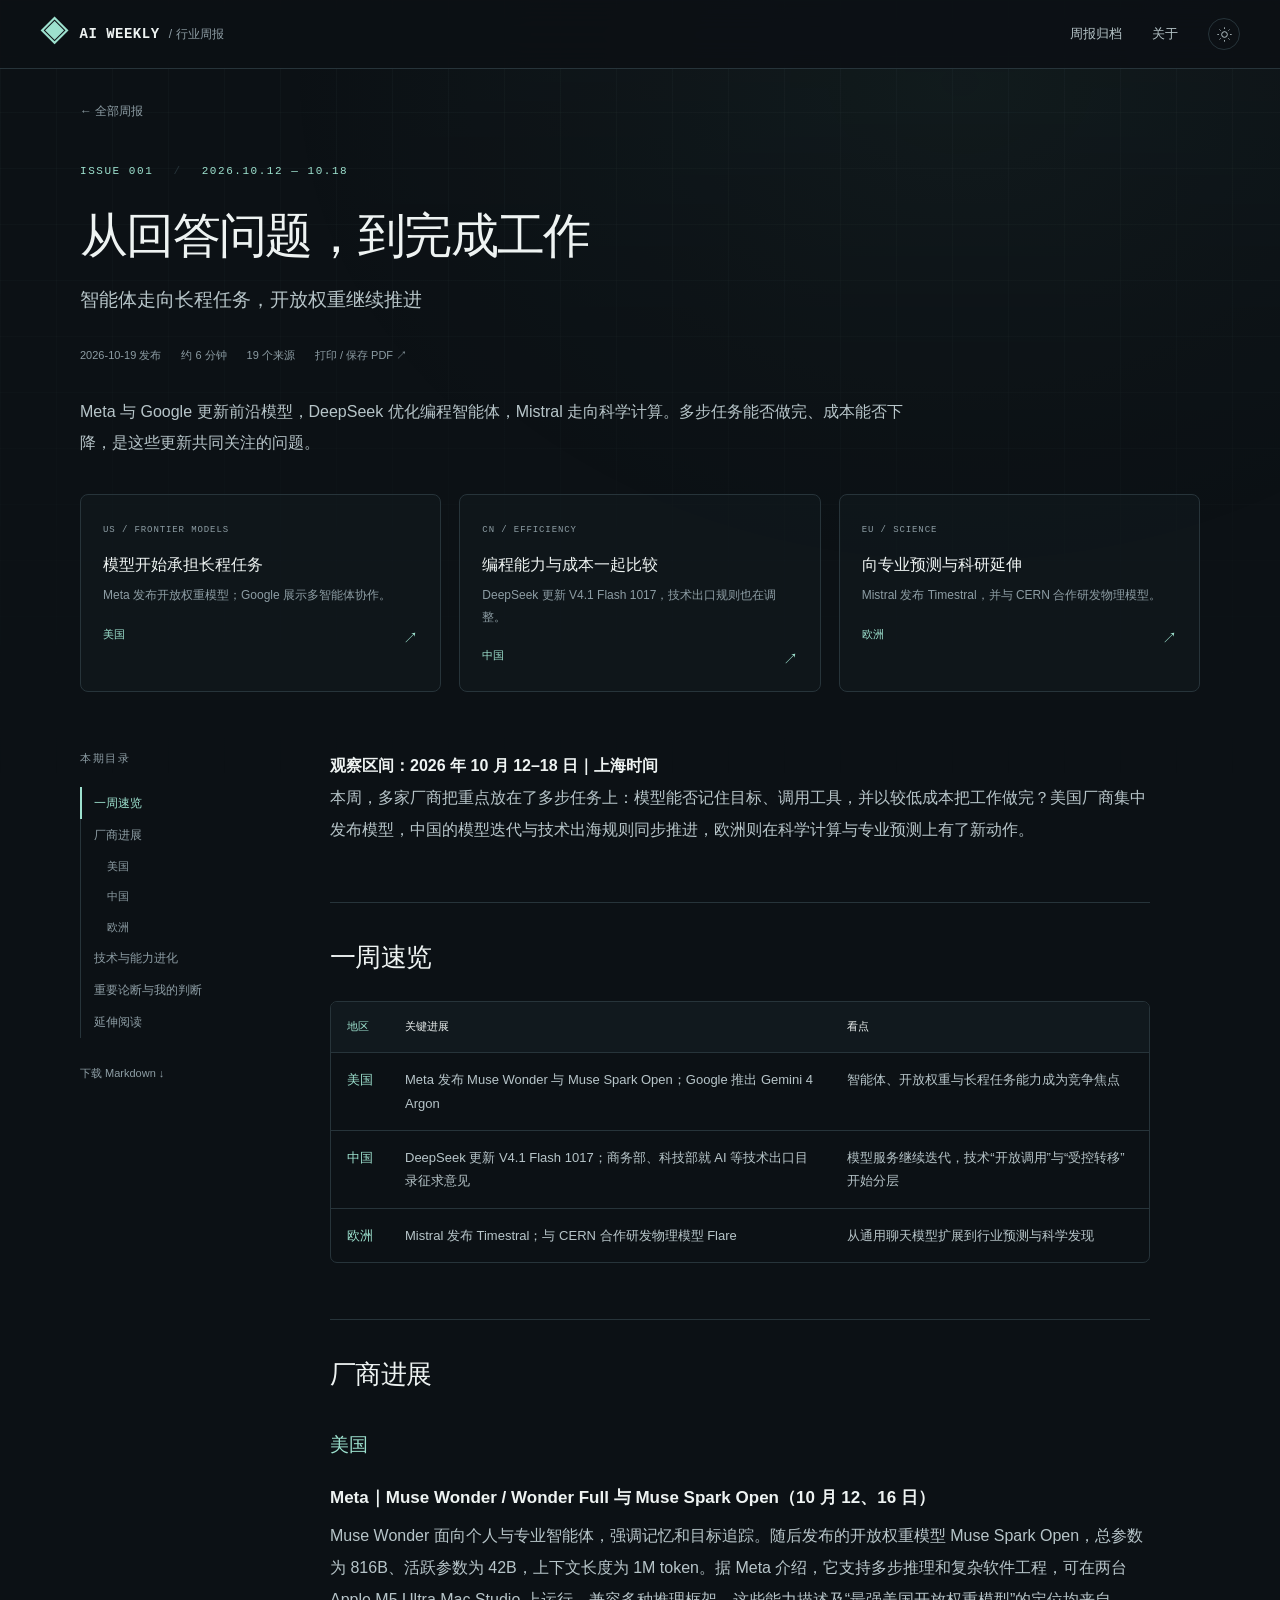
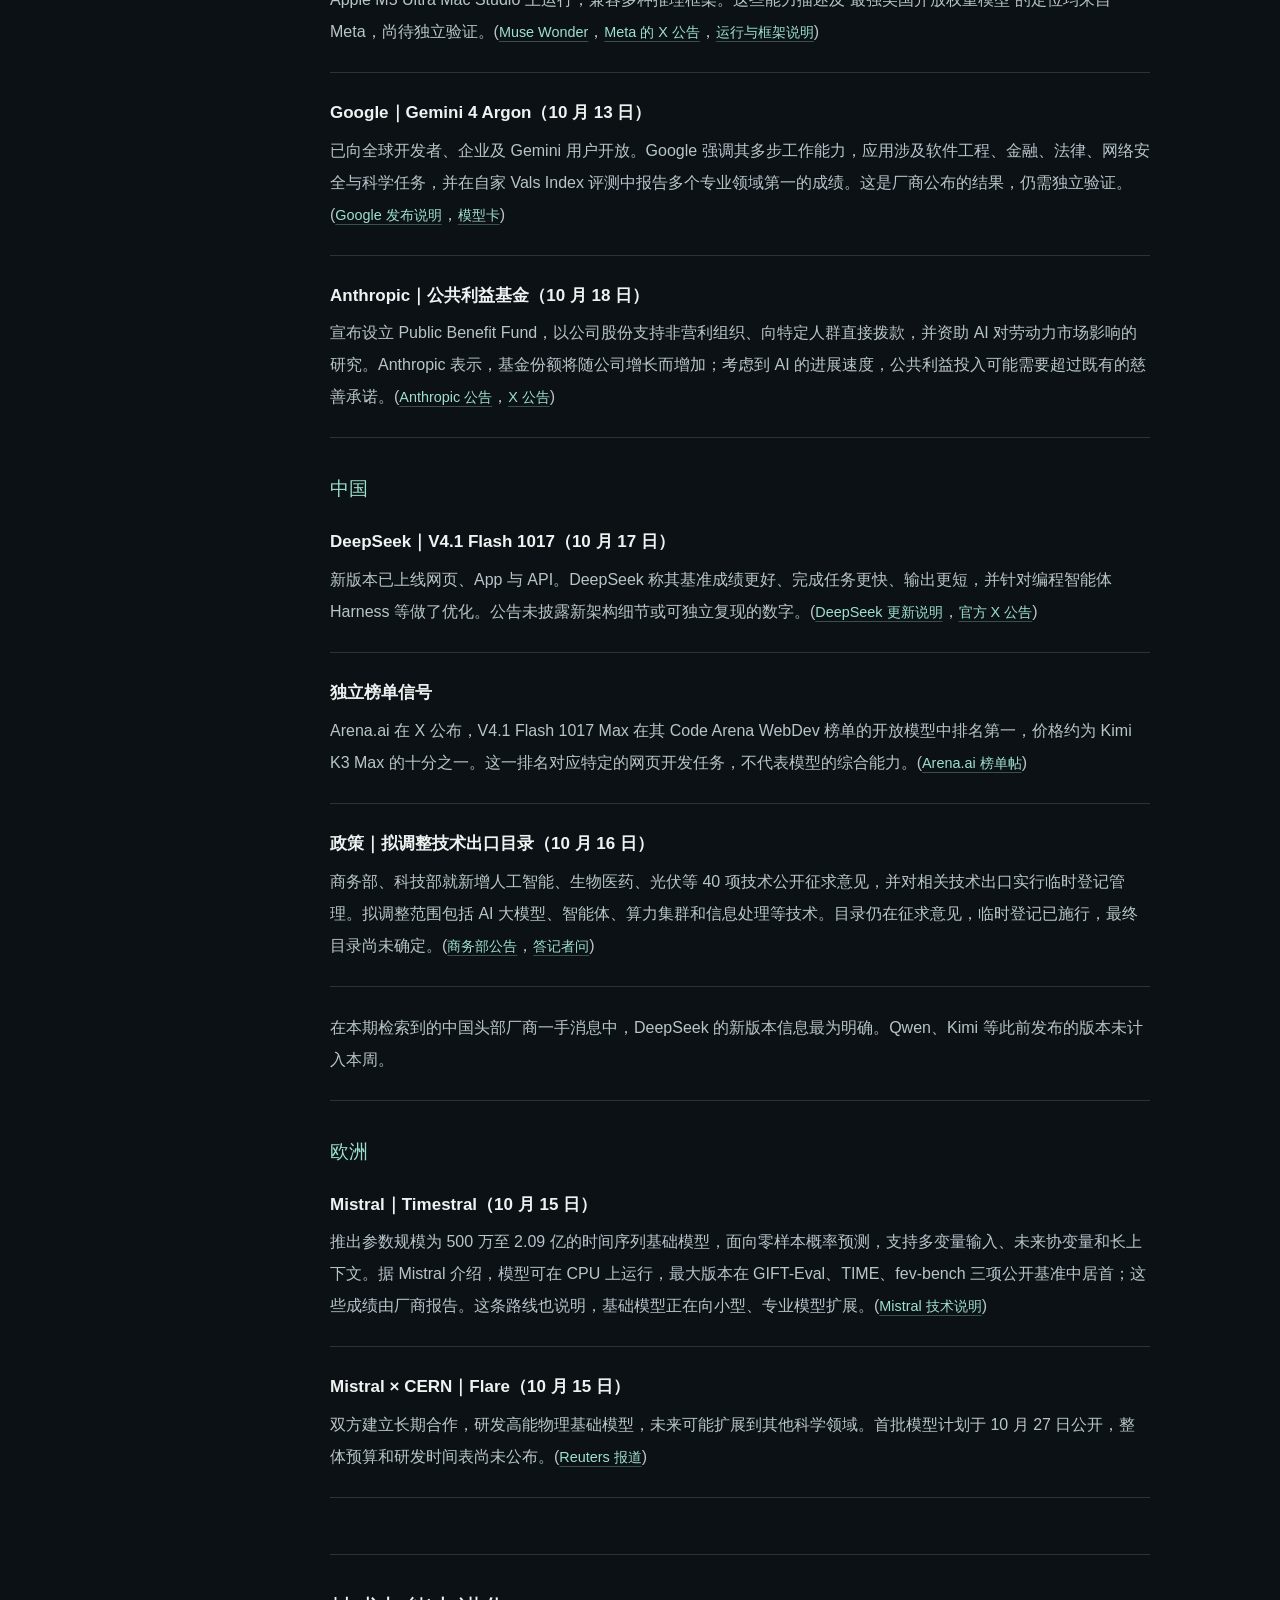
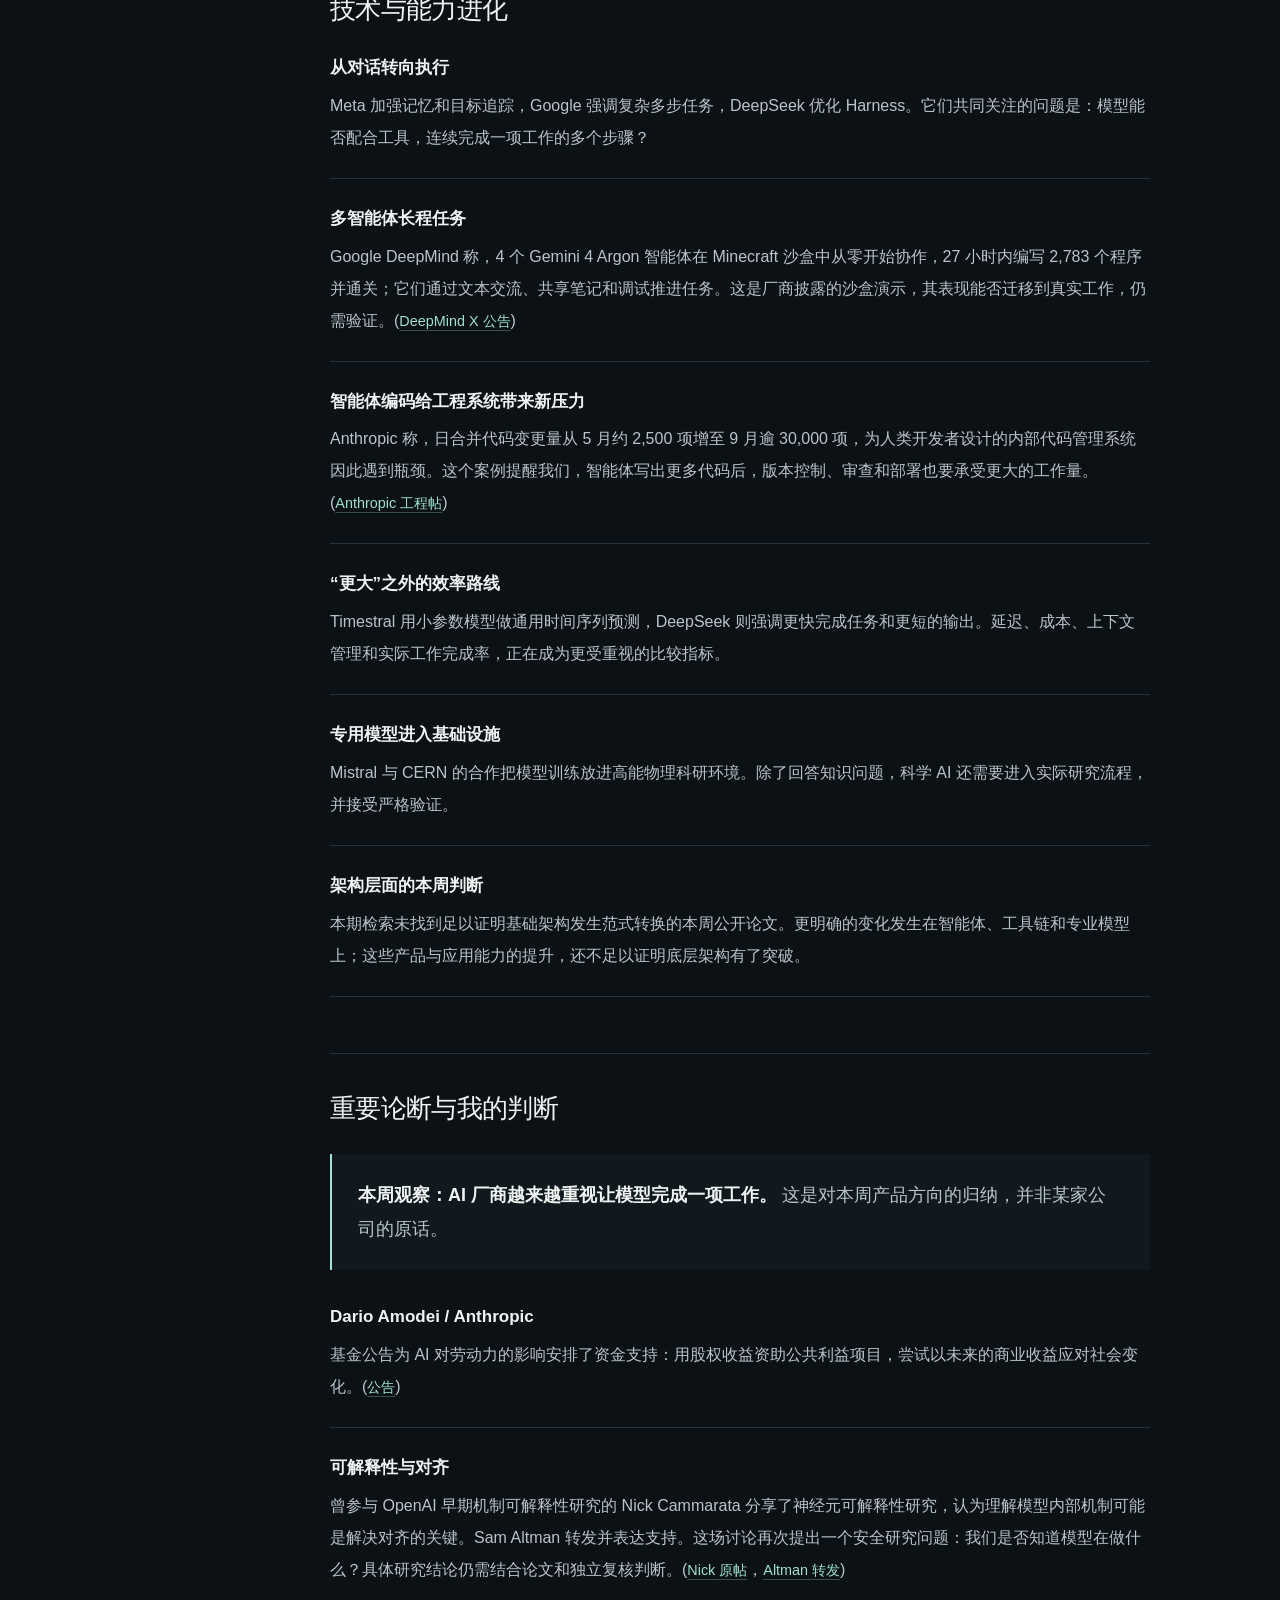
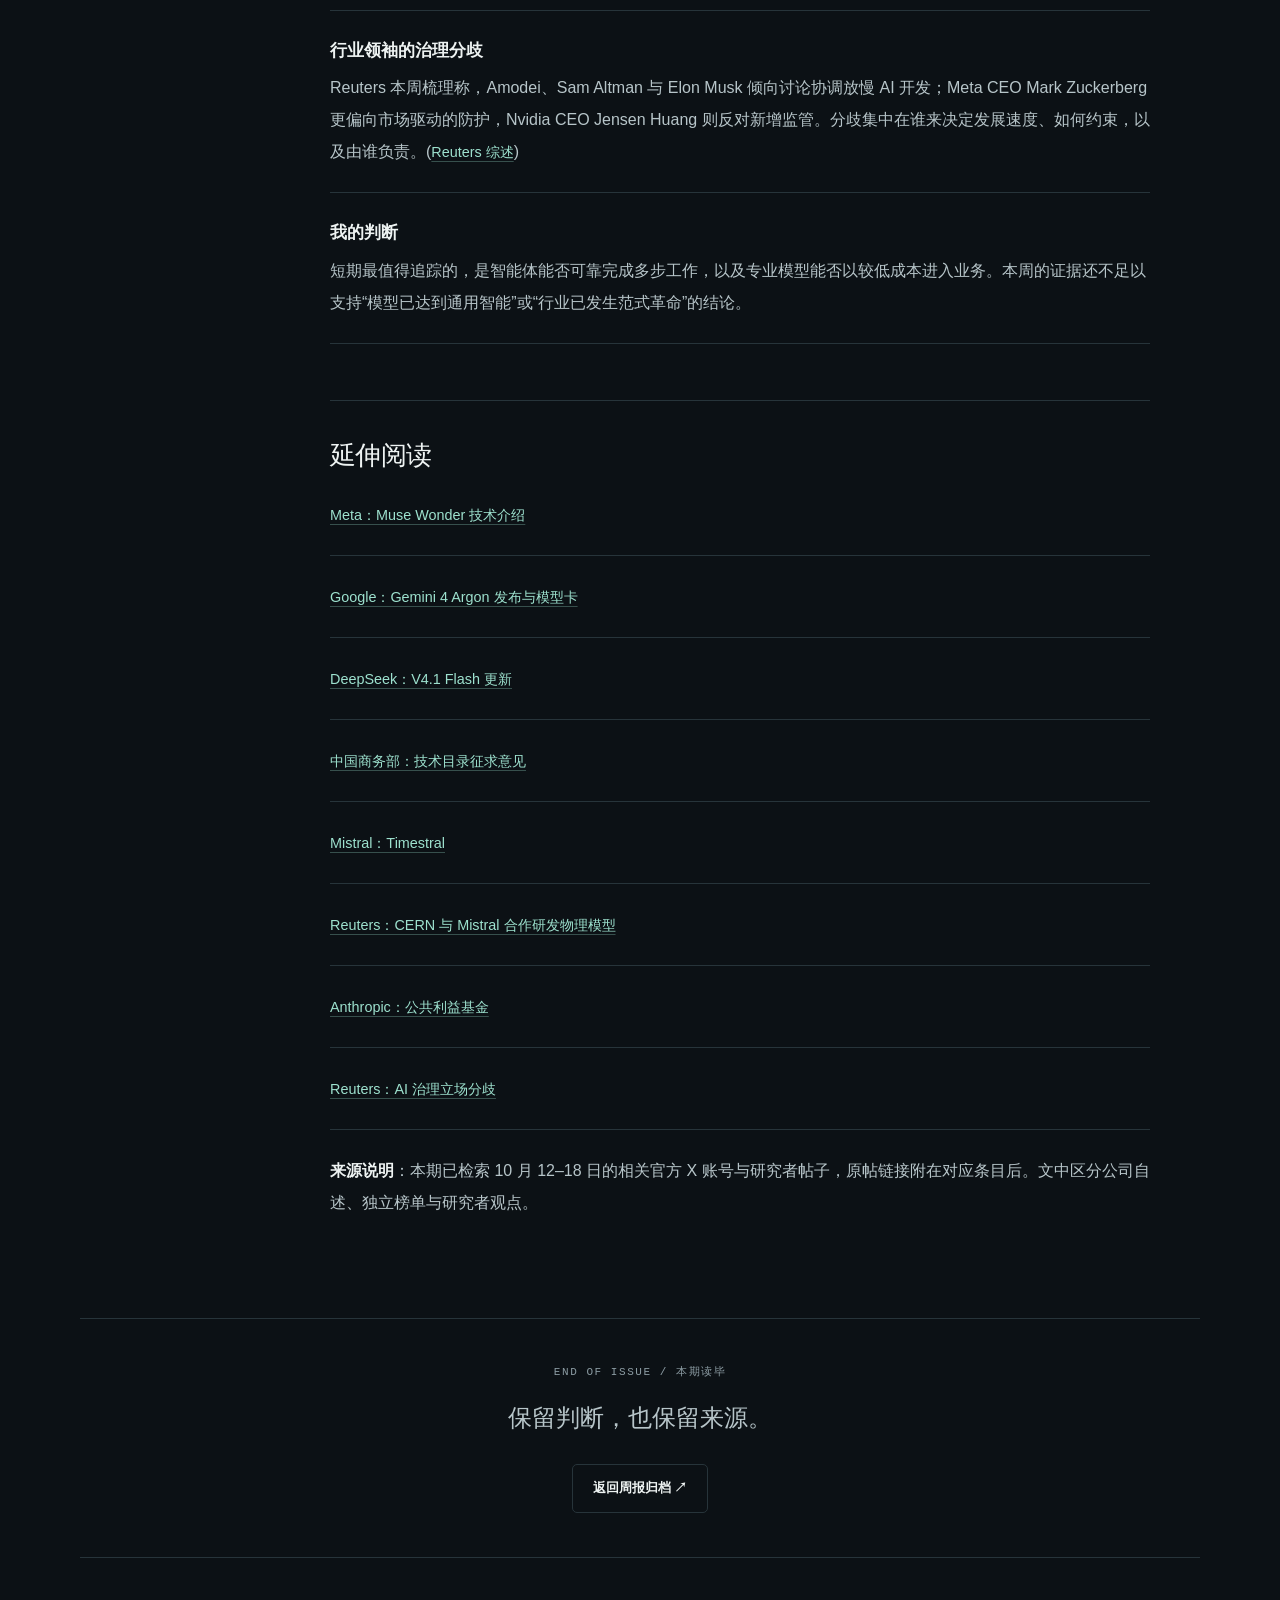
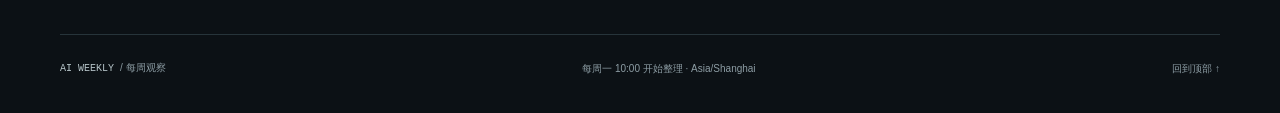
==== site/issues/2026-10-18.html @ b271b5a7 "Publish AI Weekly with automatic issue statistics and weekly sync" ====
<!doctype html><html lang="zh-CN" data-theme="dark"><head><meta charset="utf-8"><meta name="viewport" content="width=device-width,initial-scale=1"><meta name="color-scheme" content="dark light"><meta name="description" content="Meta 与 Google 更新前沿模型，DeepSeek 优化编程智能体，Mistral 走向科学计算。多步任务能否做完、成本能否下降，是这些更新共同关注的问题。"><title>从回答问题，到完成工作 · AI WEEKLY</title><link rel="icon" href="../assets/favicon.svg" type="image/svg+xml"><script src="../assets/theme.js"></script><link rel="stylesheet" href="../assets/style.css"><script src="../assets/app.js" defer></script></head><body><a class="skip" href="#main">跳到正文</a><header class="site-header"><div class="header-inner">
    <a class="brand" href="../index.html" aria-label="AI 周报首页"><span class="brand-symbol" aria-hidden="true">◈</span><span>AI WEEKLY<span class="brand-cn"> / 行业周报</span></span></a>
    <nav aria-label="主导航"><a href="../index.html#archive" >周报归档</a><a href="../index.html#about">关于</a><button class="theme-toggle" aria-label="切换到浅色模式" title="切换明暗模式"><svg viewBox="0 0 24 24" aria-hidden="true"><circle cx="12" cy="12" r="4"/><path d="M12 2v2m0 16v2M2 12h2m16 0h2M5 5l1.4 1.4m11.2 11.2L19 19M5 19l1.4-1.4M17.6 6.4L19 5"/></svg></button></nav></div></header><div id="top"></div><div class="reading-track" aria-hidden="true"><div id="reading-progress"></div></div><main id="main" class="wrap article-main"><a class="back-link" href="../index.html#archive">← 全部周报</a><div class="article-heading"><p class="eyebrow">ISSUE 001 <span>/</span> 2026.10.12 — 10.18</p><h1>从回答问题，到完成工作</h1><p class="article-subtitle">智能体走向长程任务，开放权重继续推进</p><div class="article-meta"><span>2026-10-19 发布</span><span>约 6 分钟</span><span>19 个来源</span><button class="print-button" type="button">打印 / 保存 PDF ↗</button></div></div>
        <div class="article-deck"><p>Meta 与 Google 更新前沿模型，DeepSeek 优化编程智能体，Mistral 走向科学计算。多步任务能否做完、成本能否下降，是这些更新共同关注的问题。</p></div><div class="region-grid"><a class="region" href="#section-3"><span class="eyebrow">US / FRONTIER MODELS</span><h3>模型开始承担长程任务</h3><p>Meta 发布开放权重模型；Google 展示多智能体协作。</p><span class="region-bottom">美国<span aria-hidden="true">↗</span></span></a><a class="region" href="#section-4"><span class="eyebrow">CN / EFFICIENCY</span><h3>编程能力与成本一起比较</h3><p>DeepSeek 更新 V4.1 Flash 1017，技术出口规则也在调整。</p><span class="region-bottom">中国<span aria-hidden="true">↗</span></span></a><a class="region" href="#section-5"><span class="eyebrow">EU / SCIENCE</span><h3>向专业预测与科研延伸</h3><p>Mistral 发布 Timestral，并与 CERN 合作研发物理模型。</p><span class="region-bottom">欧洲<span aria-hidden="true">↗</span></span></a></div>
        <div class="reading-layout"><aside class="toc"><p class="eyebrow">本期目录</p><nav aria-label="本期目录"><a class="toc-level-2" href="#section-1">一周速览</a><a class="toc-level-2" href="#section-2">厂商进展</a><a class="toc-level-3" href="#section-3">美国</a><a class="toc-level-3" href="#section-4">中国</a><a class="toc-level-3" href="#section-5">欧洲</a><a class="toc-level-2" href="#section-6">技术与能力进化</a><a class="toc-level-2" href="#section-7">重要论断与我的判断</a><a class="toc-level-2" href="#section-8">延伸阅读</a></nav><a class="download" href="../downloads/2026-10-18.md" download>下载 Markdown ↓</a></aside><article class="prose"><p><strong>观察区间：2026 年 10 月 12–18 日｜上海时间</strong>  <br>本周，多家厂商把重点放在了多步任务上：模型能否记住目标、调用工具，并以较低成本把工作做完？美国厂商集中发布模型，中国的模型迭代与技术出海规则同步推进，欧洲则在科学计算与专业预测上有了新动作。</p>
<h2 id="section-1" tabindex="-1">一周速览</h2>
<div class="table-scroll" tabindex="0" role="region" aria-label="一周速览表"><table><thead><tr><th scope="col">地区</th><th scope="col">关键进展</th><th scope="col">看点</th></tr></thead><tbody><tr><td>美国</td><td>Meta 发布 Muse Wonder 与 Muse Spark Open；Google 推出 Gemini 4 Argon</td><td>智能体、开放权重与长程任务能力成为竞争焦点</td></tr><tr><td>中国</td><td>DeepSeek 更新 V4.1 Flash 1017；商务部、科技部就 AI 等技术出口目录征求意见</td><td>模型服务继续迭代，技术“开放调用”与“受控转移”开始分层</td></tr><tr><td>欧洲</td><td>Mistral 发布 Timestral；与 CERN 合作研发物理模型 Flare</td><td>从通用聊天模型扩展到行业预测与科学发现</td></tr></tbody></table></div>
<h2 id="section-2" tabindex="-1">厂商进展</h2>
<h3 id="section-3" tabindex="-1">美国</h3>
<ul class="story-list"><li><strong>Meta｜Muse Wonder / Wonder Full 与 Muse Spark Open（10 月 12、16 日）</strong> Muse Wonder 面向个人与专业智能体，强调记忆和目标追踪。随后发布的开放权重模型 Muse Spark Open，总参数为 816B、活跃参数为 42B，上下文长度为 1M token。据 Meta 介绍，它支持多步推理和复杂软件工程，可在两台 Apple M5 Ultra Mac Studio 上运行，兼容多种推理框架。这些能力描述及“最强美国开放权重模型”的定位均来自 Meta，尚待独立验证。(<a href="https://research.meta.ai/blog/muse-wonder" target="_blank" rel="noopener noreferrer">Muse Wonder<span class="sr-only">（在新标签页打开）</span></a>，<a href="https://x.com/AIatMeta/status/2110779754274292212" target="_blank" rel="noopener noreferrer">Meta 的 X 公告<span class="sr-only">（在新标签页打开）</span></a>，<a href="https://x.com/AIatMeta/status/2110779756828557356" target="_blank" rel="noopener noreferrer">运行与框架说明<span class="sr-only">（在新标签页打开）</span></a>)</li></ul>
<ul class="story-list"><li><strong>Google｜Gemini 4 Argon（10 月 13 日）</strong> 已向全球开发者、企业及 Gemini 用户开放。Google 强调其多步工作能力，应用涉及软件工程、金融、法律、网络安全与科学任务，并在自家 Vals Index 评测中报告多个专业领域第一的成绩。这是厂商公布的结果，仍需独立验证。(<a href="https://blog.google/innovation-and-ai/models-and-research/gemini-models/introducing-gemini-4-argon/" target="_blank" rel="noopener noreferrer">Google 发布说明<span class="sr-only">（在新标签页打开）</span></a>，<a href="https://deepmind.google/models/model-cards/gemini-4-argon/" target="_blank" rel="noopener noreferrer">模型卡<span class="sr-only">（在新标签页打开）</span></a>)</li></ul>
<ul class="story-list"><li><strong>Anthropic｜公共利益基金（10 月 18 日）</strong> 宣布设立 Public Benefit Fund，以公司股份支持非营利组织、向特定人群直接拨款，并资助 AI 对劳动力市场影响的研究。Anthropic 表示，基金份额将随公司增长而增加；考虑到 AI 的进展速度，公共利益投入可能需要超过既有的慈善承诺。(<a href="https://www.anthropic.com/news/public-benefit-fund" target="_blank" rel="noopener noreferrer">Anthropic 公告<span class="sr-only">（在新标签页打开）</span></a>，<a href="https://x.com/AnthropicAI/status/2111881963657412903" target="_blank" rel="noopener noreferrer">X 公告<span class="sr-only">（在新标签页打开）</span></a>)</li></ul>
<h3 id="section-4" tabindex="-1">中国</h3>
<ul class="story-list"><li><strong>DeepSeek｜V4.1 Flash 1017（10 月 17 日）</strong> 新版本已上线网页、App 与 API。DeepSeek 称其基准成绩更好、完成任务更快、输出更短，并针对编程智能体 Harness 等做了优化。公告未披露新架构细节或可独立复现的数字。(<a href="https://api-docs.deepseek.com/news/news261017/" target="_blank" rel="noopener noreferrer">DeepSeek 更新说明<span class="sr-only">（在新标签页打开）</span></a>，<a href="https://x.com/deepseek_ai/status/2111375640717033777" target="_blank" rel="noopener noreferrer">官方 X 公告<span class="sr-only">（在新标签页打开）</span></a>)</li></ul>
<ul class="story-list"><li><strong>独立榜单信号</strong> Arena.ai 在 X 公布，V4.1 Flash 1017 Max 在其 Code Arena WebDev 榜单的开放模型中排名第一，价格约为 Kimi K3 Max 的十分之一。这一排名对应特定的网页开发任务，不代表模型的综合能力。(<a href="https://x.com/arena/status/2111894091168682086" target="_blank" rel="noopener noreferrer">Arena.ai 榜单帖<span class="sr-only">（在新标签页打开）</span></a>)</li></ul>
<ul class="story-list"><li><strong>政策｜拟调整技术出口目录（10 月 16 日）</strong> 商务部、科技部就新增人工智能、生物医药、光伏等 40 项技术公开征求意见，并对相关技术出口实行临时登记管理。拟调整范围包括 AI 大模型、智能体、算力集群和信息处理等技术。目录仍在征求意见，临时登记已施行，最终目录尚未确定。(<a href="https://www.mofcom.gov.cn/zfxxgk/gkml/art/2026/art_ccd0391072a94c809ae7e820abe2536b.html" target="_blank" rel="noopener noreferrer">商务部公告<span class="sr-only">（在新标签页打开）</span></a>，<a href="https://www.mofcom.gov.cn/zwgk/zcjd/art/2026/art_b11d5c1e9374421e93e85dc87eba6e38.html" target="_blank" rel="noopener noreferrer">答记者问<span class="sr-only">（在新标签页打开）</span></a>)</li></ul>
<ul class="story-list"><li>在本期检索到的中国头部厂商一手消息中，DeepSeek 的新版本信息最为明确。Qwen、Kimi 等此前发布的版本未计入本周。</li></ul>
<h3 id="section-5" tabindex="-1">欧洲</h3>
<ul class="story-list"><li><strong>Mistral｜Timestral（10 月 15 日）</strong> 推出参数规模为 500 万至 2.09 亿的时间序列基础模型，面向零样本概率预测，支持多变量输入、未来协变量和长上下文。据 Mistral 介绍，模型可在 CPU 上运行，最大版本在 GIFT-Eval、TIME、fev-bench 三项公开基准中居首；这些成绩由厂商报告。这条路线也说明，基础模型正在向小型、专业模型扩展。(<a href="https://mistral.ai/news/timestral/" target="_blank" rel="noopener noreferrer">Mistral 技术说明<span class="sr-only">（在新标签页打开）</span></a>)</li></ul>
<ul class="story-list"><li><strong>Mistral × CERN｜Flare（10 月 15 日）</strong> 双方建立长期合作，研发高能物理基础模型，未来可能扩展到其他科学领域。首批模型计划于 10 月 27 日公开，整体预算和研发时间表尚未公布。(<a href="https://www.reuters.com/science/cern-mistral-partner-build-ai-foundation-models-physics-2026-10-15/" target="_blank" rel="noopener noreferrer">Reuters 报道<span class="sr-only">（在新标签页打开）</span></a>)</li></ul>
<h2 id="section-6" tabindex="-1">技术与能力进化</h2>
<ul class="story-list"><li><strong>从对话转向执行</strong> Meta 加强记忆和目标追踪，Google 强调复杂多步任务，DeepSeek 优化 Harness。它们共同关注的问题是：模型能否配合工具，连续完成一项工作的多个步骤？</li></ul>
<ul class="story-list"><li><strong>多智能体长程任务</strong> Google DeepMind 称，4 个 Gemini 4 Argon 智能体在 Minecraft 沙盒中从零开始协作，27 小时内编写 2,783 个程序并通关；它们通过文本交流、共享笔记和调试推进任务。这是厂商披露的沙盒演示，其表现能否迁移到真实工作，仍需验证。(<a href="https://x.com/GoogleDeepMind/status/2111127991401247033" target="_blank" rel="noopener noreferrer">DeepMind X 公告<span class="sr-only">（在新标签页打开）</span></a>)</li></ul>
<ul class="story-list"><li><strong>智能体编码给工程系统带来新压力</strong> Anthropic 称，日合并代码变更量从 5 月约 2,500 项增至 9 月逾 30,000 项，为人类开发者设计的内部代码管理系统因此遇到瓶颈。这个案例提醒我们，智能体写出更多代码后，版本控制、审查和部署也要承受更大的工作量。(<a href="https://x.com/AnthropicAI/status/2110047081414987957" target="_blank" rel="noopener noreferrer">Anthropic 工程帖<span class="sr-only">（在新标签页打开）</span></a>)</li></ul>
<ul class="story-list"><li><strong>“更大”之外的效率路线</strong> Timestral 用小参数模型做通用时间序列预测，DeepSeek 则强调更快完成任务和更短的输出。延迟、成本、上下文管理和实际工作完成率，正在成为更受重视的比较指标。</li></ul>
<ul class="story-list"><li><strong>专用模型进入基础设施</strong> Mistral 与 CERN 的合作把模型训练放进高能物理科研环境。除了回答知识问题，科学 AI 还需要进入实际研究流程，并接受严格验证。</li></ul>
<ul class="story-list"><li><strong>架构层面的本周判断</strong> 本期检索未找到足以证明基础架构发生范式转换的本周公开论文。更明确的变化发生在智能体、工具链和专业模型上；这些产品与应用能力的提升，还不足以证明底层架构有了突破。</li></ul>
<h2 id="section-7" tabindex="-1">重要论断与我的判断</h2>
<blockquote><strong>本周观察：AI 厂商越来越重视让模型完成一项工作。</strong> 这是对本周产品方向的归纳，并非某家公司的原话。</blockquote>
<ul class="story-list"><li><strong>Dario Amodei / Anthropic</strong> 基金公告为 AI 对劳动力的影响安排了资金支持：用股权收益资助公共利益项目，尝试以未来的商业收益应对社会变化。(<a href="https://www.anthropic.com/news/public-benefit-fund" target="_blank" rel="noopener noreferrer">公告<span class="sr-only">（在新标签页打开）</span></a>)</li></ul>
<ul class="story-list"><li><strong>可解释性与对齐</strong> 曾参与 OpenAI 早期机制可解释性研究的 Nick Cammarata 分享了神经元可解释性研究，认为理解模型内部机制可能是解决对齐的关键。Sam Altman 转发并表达支持。这场讨论再次提出一个安全研究问题：我们是否知道模型在做什么？具体研究结论仍需结合论文和独立复核判断。(<a href="https://x.com/nickcammarata/status/2110757819427574056" target="_blank" rel="noopener noreferrer">Nick 原帖<span class="sr-only">（在新标签页打开）</span></a>，<a href="https://x.com/sama/status/2111130577789493706" target="_blank" rel="noopener noreferrer">Altman 转发<span class="sr-only">（在新标签页打开）</span></a>)</li></ul>
<ul class="story-list"><li><strong>行业领袖的治理分歧</strong> Reuters 本周梳理称，Amodei、Sam Altman 与 Elon Musk 倾向讨论协调放慢 AI 开发；Meta CEO Mark Zuckerberg 更偏向市场驱动的防护，Nvidia CEO Jensen Huang 则反对新增监管。分歧集中在谁来决定发展速度、如何约束，以及由谁负责。(<a href="https://www.investing.com/news/stock-market-news/factboxtech-leaders-governments-split-over-ai-doom-fears-4949457" target="_blank" rel="noopener noreferrer">Reuters 综述<span class="sr-only">（在新标签页打开）</span></a>)</li></ul>
<ul class="story-list"><li><strong>我的判断</strong> 短期最值得追踪的，是智能体能否可靠完成多步工作，以及专业模型能否以较低成本进入业务。本周的证据还不足以支持“模型已达到通用智能”或“行业已发生范式革命”的结论。</li></ul>
<h2 id="section-8" tabindex="-1">延伸阅读</h2>
<ul class="story-list"><li><a href="https://research.meta.ai/blog/muse-wonder" target="_blank" rel="noopener noreferrer">Meta：Muse Wonder 技术介绍<span class="sr-only">（在新标签页打开）</span></a></li></ul>
<ul class="story-list"><li><a href="https://blog.google/innovation-and-ai/models-and-research/gemini-models/introducing-gemini-4-argon/" target="_blank" rel="noopener noreferrer">Google：Gemini 4 Argon 发布与模型卡<span class="sr-only">（在新标签页打开）</span></a></li></ul>
<ul class="story-list"><li><a href="https://api-docs.deepseek.com/news/news261017/" target="_blank" rel="noopener noreferrer">DeepSeek：V4.1 Flash 更新<span class="sr-only">（在新标签页打开）</span></a></li></ul>
<ul class="story-list"><li><a href="https://www.mofcom.gov.cn/zfxxgk/gkml/art/2026/art_ccd0391072a94c809ae7e820abe2536b.html" target="_blank" rel="noopener noreferrer">中国商务部：技术目录征求意见<span class="sr-only">（在新标签页打开）</span></a></li></ul>
<ul class="story-list"><li><a href="https://mistral.ai/news/timestral/" target="_blank" rel="noopener noreferrer">Mistral：Timestral<span class="sr-only">（在新标签页打开）</span></a></li></ul>
<ul class="story-list"><li><a href="https://www.reuters.com/science/cern-mistral-partner-build-ai-foundation-models-physics-2026-10-15/" target="_blank" rel="noopener noreferrer">Reuters：CERN 与 Mistral 合作研发物理模型<span class="sr-only">（在新标签页打开）</span></a></li></ul>
<ul class="story-list"><li><a href="https://www.anthropic.com/news/public-benefit-fund" target="_blank" rel="noopener noreferrer">Anthropic：公共利益基金<span class="sr-only">（在新标签页打开）</span></a></li></ul>
<ul class="story-list"><li><a href="https://www.investing.com/news/stock-market-news/factboxtech-leaders-governments-split-over-ai-doom-fears-4949457" target="_blank" rel="noopener noreferrer">Reuters：AI 治理立场分歧<span class="sr-only">（在新标签页打开）</span></a></li></ul>
<p><strong>来源说明</strong>：本期已检索 10 月 12–18 日的相关官方 X 账号与研究者帖子，原帖链接附在对应条目后。文中区分公司自述、独立榜单与研究者观点。</p></article></div>
        <div class="article-end"><p class="eyebrow">END OF ISSUE / 本期读毕</p><p>保留判断，也保留来源。</p><a class="button secondary" href="../index.html#archive">返回周报归档 ↗</a></div><div class="neighboring"></div></main><footer class="footer wrap"><a href="../index.html">AI WEEKLY <span>/ 每周观察</span></a><span>每周一 10:00 开始整理 · Asia/Shanghai</span><a href="#top">回到顶部 ↑</a></footer></body></html>
---- site/assets/style.css ----
@charset "UTF-8";
:root{color-scheme:dark;--bg:#0c1115;--surface:#11191e;--surface2:#162127;--ink:#eef3f2;--text:#b7c5c9;--muted:#8d9da4;--line:#27343a;--accent:#9de1ce;--accent-ink:#0e2922;--grid:rgba(163,202,198,.035);--header:rgba(12,17,21,.93);--sans:-apple-system,BlinkMacSystemFont,"PingFang SC","Microsoft YaHei",sans-serif;--mono:"SFMono-Regular",Consolas,"Liberation Mono",monospace}
:root[data-theme=light]{color-scheme:light;--bg:#f3f5f2;--surface:#fff;--surface2:#e9efeb;--ink:#122825;--text:#425853;--muted:#5c706a;--line:#d4dfd8;--accent:#1c6755;--accent-ink:#fff;--grid:rgba(25,70,54,.035);--header:rgba(243,245,242,.95)}
*{box-sizing:border-box}html{scroll-behavior:smooth;scroll-padding-top:95px}body{margin:0;color:var(--ink);font:15px/1.75 var(--sans);background:var(--bg);-webkit-font-smoothing:antialiased}body:before{content:"";position:absolute;inset:0 0 auto;height:820px;z-index:-1;pointer-events:none;background:radial-gradient(ellipse at 75% 10%,rgba(99,169,152,.07),transparent 50%),linear-gradient(var(--grid) 1px,transparent 1px),linear-gradient(90deg,var(--grid) 1px,transparent 1px);background-size:auto,56px 56px,56px 56px;mask-image:linear-gradient(#000,transparent)}
a{color:inherit;text-decoration:none}button,input,select{font:inherit}button,select{cursor:pointer}button{color:inherit}a,button,input,select{touch-action:manipulation}button:focus-visible,a:focus-visible,input:focus-visible,select:focus-visible,[tabindex]:focus-visible{outline:2px solid var(--accent);outline-offset:5px}button{border:0}::selection{background:#8acdb8;color:#10251f}[hidden]{display:none!important}.wrap{width:min(1160px,calc(100% - 80px));margin-inline:auto}.mono,.eyebrow{font-family:var(--mono)}.eyebrow{font-size:11px;letter-spacing:.14em;font-weight:500;color:var(--muted);margin:0}.muted{color:var(--muted);font-size:12px}.sr-only{position:absolute;width:1px;height:1px;padding:0;overflow:hidden;clip:rect(0,0,0,0);white-space:nowrap}.skip{position:fixed;left:20px;top:-70px;background:var(--accent);color:var(--accent-ink);padding:12px;z-index:100}.skip:focus{top:12px}
.site-header{position:sticky;top:0;z-index:20;background:var(--header);backdrop-filter:blur(18px);border-bottom:1px solid var(--line)}.header-inner{max-width:1360px;margin:auto;padding:18px 40px;display:flex;align-items:center;justify-content:space-between;gap:20px}.brand{display:flex;align-items:center;gap:11px;font-family:var(--mono);font-weight:600;letter-spacing:.035em;font-size:14px}.brand-symbol{color:var(--accent);font-size:28px;line-height:1}.brand-cn{font:12px var(--sans);color:var(--muted);letter-spacing:0;margin-left:6px}.site-header nav{display:flex;gap:30px;align-items:center;font-size:13px;color:var(--text)}.site-header nav a:hover{color:var(--accent)}.theme-toggle{display:grid;place-items:center;background:transparent;width:32px;height:32px;border:1px solid var(--line);border-radius:50%}.theme-toggle svg{width:17px;height:17px;fill:none;stroke:currentColor;stroke-width:1.4}.theme-toggle:hover{background:var(--surface2)}
.intro{display:flex;justify-content:space-between;align-items:flex-end;padding-top:74px;padding-bottom:64px;gap:32px}.intro h1{font-size:clamp(34px,4vw,52px);font-weight:550;letter-spacing:-.045em;line-height:1.45;margin:25px 0 19px}.intro h1 span{color:var(--text)}.intro-copy{font-size:15px;line-height:1.9;color:var(--muted);margin:0}.status-dot{width:6px;height:6px;display:inline-block;border-radius:50%;background:var(--accent);margin-right:9px;vertical-align:2px}.intro-note{display:flex;flex-direction:column;gap:7px;padding:0 0 4px 24px;border-left:1px solid var(--line);font-size:11px;color:var(--muted)}.intro-note .mono{color:var(--accent);font-size:26px;letter-spacing:-.04em;margin-bottom:8px}.section-label{display:flex;justify-content:space-between;gap:12px;align-items:center;margin-bottom:15px}.section-label .mono{font-size:11px;color:var(--muted)}
.feature{position:relative;display:grid;grid-template-columns:1.45fr 1fr;border:1px solid var(--line);border-radius:13px;background:var(--surface);overflow:hidden}.feature-copy{padding:45px 0 45px 42px;position:relative;z-index:2}.tag-row{display:flex;gap:8px;flex-wrap:wrap}.tag-row span{font-size:10px;padding:3px 9px;border:1px solid var(--line);border-radius:4px;color:var(--text)}.feature h2{font-size:clamp(25px,2.9vw,36px);font-weight:550;letter-spacing:-.035em;line-height:1.5;margin:23px 0 14px}.feature p{color:var(--text);font-size:14px;line-height:1.95;max-width:560px;margin:0}.feature-actions{display:flex;gap:20px;align-items:center;margin-top:30px;flex-wrap:wrap}.button{display:inline-flex;align-items:center;justify-content:center;gap:27px;padding:12px 20px;background:var(--accent);color:var(--accent-ink);border-radius:5px;font-size:13px;font-weight:600;min-height:44px;transition:transform .15s,filter .15s}.button:hover{filter:brightness(1.08);transform:translateY(-2px)}.button.secondary{background:transparent;border:1px solid var(--line);color:var(--ink)}
.feature-art{min-height:320px;position:relative;overflow:hidden;background:radial-gradient(ellipse at 50% 45%,rgba(110,190,164,.09),transparent 65%)}.orbital{position:absolute;left:50%;top:47%;border:1px solid var(--line);border-radius:50%;width:264px;height:264px;transform:translate(-50%,-50%)}.orbital-1{border-color:color-mix(in srgb,var(--accent) 22%,transparent)}.orbital-2{width:185px;height:185px;border-style:dashed;transform:translate(-50%,-50%) rotate(15deg)}.orbital-3{width:315px;height:110px;transform:translate(-50%,-50%) rotate(-34deg);border-color:color-mix(in srgb,var(--accent) 35%,transparent)}.orbital-1:after{content:"";position:absolute;left:33px;top:34px;width:5px;height:5px;border-radius:50%;background:var(--accent);box-shadow:0 0 15px #9de1ce44}.orb-core{position:absolute;top:47%;left:50%;transform:translate(-50%,-50%);font:48px var(--mono);letter-spacing:-.07em;color:var(--accent);text-align:center}.orb-core span{font:8px var(--mono);display:block;letter-spacing:.2em;color:var(--muted);margin-top:10px}.orbit-label{position:absolute;font:9px var(--mono);color:var(--muted);background:var(--surface);padding:4px 8px;letter-spacing:.08em}.label-model{left:21%;top:19%}.label-tool{right:13%;top:46%}.label-action{left:29%;bottom:19%}.art-footnote{position:absolute;bottom:22px;left:0;right:0;text-align:center;font:8px var(--mono);letter-spacing:.16em;color:var(--muted)}
.region-grid{display:grid;grid-template-columns:repeat(3,minmax(0,1fr));gap:18px;margin-top:18px}.region{border:1px solid var(--line);border-radius:8px;padding:24px;background:color-mix(in srgb,var(--surface) 60%,transparent);transition:border-color .2s,background .2s}.region:hover{border-color:var(--accent);background:var(--surface)}.region .eyebrow{font-size:9px;letter-spacing:.1em}.region h3{font-size:16px;font-weight:550;line-height:1.6;margin:12px 0 7px}.region p{color:var(--muted);font-size:12px;line-height:1.8;margin:0}.region-bottom{display:flex;justify-content:space-between;margin-top:18px;color:var(--accent);font-size:11px}.region-bottom span{font-size:15px}
.archive-section{margin-top:76px}.archive-header{display:flex;justify-content:space-between;align-items:flex-end;gap:20px}.archive-header h2{font-size:27px;font-weight:550;letter-spacing:-.025em;margin:12px 0 0}.archive-count{font-size:12px;color:var(--muted)}.archive-tools{display:flex;gap:12px;margin:26px 0 8px}.search{display:flex;align-items:center;gap:12px;background:var(--surface);border:1px solid var(--line);border-radius:5px;flex:1;max-width:420px;padding:0 14px}.search>span{font-size:25px;color:var(--muted);line-height:1}.search input{width:100%;background:transparent;border:0;color:var(--ink);font-size:12px;min-height:43px;outline:none}.search:focus-within{border-color:var(--accent)}input::placeholder{color:var(--muted)}.topic-filter select{height:45px;background:var(--surface);border:1px solid var(--line);color:var(--text);padding:0 34px 0 14px;border-radius:5px;font-size:12px;max-width:180px}.archive-card{display:grid;grid-template-columns:110px 1fr 35px;gap:26px;padding:29px 0;border-bottom:1px solid var(--line);align-items:center}.archive-date{display:flex;flex-direction:column;color:var(--muted);font:11px/1.9 var(--mono)}.archive-date strong{color:var(--text);font-weight:400;font-size:24px;letter-spacing:-.04em}.archive-content h3{font-weight:550;font-size:20px;letter-spacing:-.015em;margin:10px 0 7px}.archive-content p{color:var(--muted);font-size:13px;margin:0;max-width:780px}.archive-content .tag-row span{border:0;padding:0;margin-right:8px;font-size:10px;color:var(--accent)}.archive-meta{display:inline-block;margin-top:13px;font-size:11px;color:var(--muted)}.archive-arrow{color:var(--accent);font-size:22px;transition:transform .2s}.archive-card:hover .archive-arrow{transform:translate(3px,-3px)}.archive-card:hover h3{color:var(--accent)}#empty-state{padding:55px;text-align:center;border-bottom:1px solid var(--line);color:var(--muted)}#empty-state h3{color:var(--ink);font-weight:500}
.about{display:grid;grid-template-columns:1fr 1.5fr;gap:70px;margin-top:85px;padding-top:38px;border-top:1px solid var(--line)}.about h2{font-size:27px;line-height:1.65;font-weight:500;letter-spacing:-.025em;margin:16px 0}.about-copy p{font-size:13px;line-height:1.95;color:var(--text);margin:0 0 15px}.about-meta{display:flex;gap:20px;color:var(--muted);font-size:11px;margin-top:23px;flex-wrap:wrap}.footer{display:flex;justify-content:space-between;gap:20px;align-items:center;margin-top:76px;padding-top:24px;padding-bottom:35px;border-top:1px solid var(--line);font-size:10px;color:var(--muted)}.footer>a:first-child{font-family:var(--mono);color:var(--text)}.footer>a span{font-family:var(--sans);color:var(--muted)}.footer a:hover{color:var(--accent)}
.reading-track{position:fixed;top:69px;left:0;width:100%;height:2px;z-index:25;pointer-events:none}#reading-progress{height:100%;width:0;background:var(--accent)}.article-main{max-width:1120px}.back-link{display:inline-block;font-size:12px;color:var(--muted);margin:32px 0 40px}.back-link:hover{color:var(--accent)}.article-heading{max-width:880px}.article-heading .eyebrow{color:var(--accent);font-size:11px}.article-heading .eyebrow span{color:var(--line);margin:0 12px}.article-heading h1{font-size:clamp(29px,4vw,48px);line-height:1.5;letter-spacing:-.035em;font-weight:550;margin:19px 0 11px}.article-subtitle{font-size:19px;color:var(--text);margin:0}.article-meta{display:flex;align-items:center;gap:20px;flex-wrap:wrap;margin-top:26px;color:var(--muted);font-size:11px}.print-button{background:transparent;color:var(--muted);font-size:11px;padding:3px 0}.print-button:hover{color:var(--accent)}.article-deck{font-size:16px;line-height:1.95;color:var(--text);max-width:850px;margin:28px 0}.article-deck p{margin:0}.article-main .region-grid{margin:36px 0 0}.article-main .region{padding:19px 22px}.reading-layout{display:grid;grid-template-columns:190px minmax(0,1fr);gap:60px;margin-top:58px;align-items:start}.toc{position:sticky;top:108px;font-size:12px}.toc nav{display:flex;flex-direction:column;margin:17px 0 26px;border-left:1px solid var(--line)}.toc a{color:var(--muted);display:block}.toc nav a{padding:7px 12px;line-height:1.5;margin-left:-1px;border-left:2px solid transparent}.toc a:hover,.toc a.active{color:var(--accent)}.toc a.active{border-left-color:var(--accent)}.toc .toc-level-3{padding-left:25px;font-size:11px}.download{font-size:11px}.prose{min-width:0;font-size:16px;line-height:2;color:var(--text);max-width:820px}.prose h2{font-size:26px;font-weight:550;color:var(--ink);line-height:1.5;margin:56px 0 24px;border-top:1px solid var(--line);padding-top:35px;letter-spacing:-.025em}.prose h3{font-size:19px;font-weight:550;color:var(--accent);margin:32px 0 19px}.prose p{margin:0 0 24px}.prose strong{font-weight:600;color:var(--ink)}.prose h2:first-child{margin-top:0}.story-list{list-style:none;padding:0;margin:0}.story-list li{margin:0 0 25px;padding:0 0 24px;border-bottom:1px solid var(--line)}.story-list li>strong:first-child{display:block;margin-bottom:7px;font-size:17px;line-height:1.75}.prose a{color:var(--accent);text-decoration:underline;text-decoration-color:color-mix(in srgb,var(--accent) 30%,transparent);text-underline-offset:4px;overflow-wrap:anywhere;font-size:.9em}.prose a:hover{text-decoration-color:var(--accent)}.prose blockquote{margin:26px 0 32px;padding:24px 26px;border-left:2px solid var(--accent);background:var(--surface);font-size:18px;line-height:1.9}.table-scroll{overflow-x:auto;margin-bottom:25px;border:1px solid var(--line);border-radius:7px}.prose table{border-collapse:collapse;min-width:490px;width:100%;font-size:13px;line-height:1.8}.prose td,.prose th{text-align:left;border-bottom:1px solid var(--line);padding:15px 16px;vertical-align:top}.prose th{background:var(--surface);color:var(--ink);font-weight:500;font-size:11px}.prose th:first-child,.prose td:first-child{white-space:nowrap;color:var(--accent)}.prose tr:last-child td{border-bottom:0}.prose code{font:13px var(--mono);background:var(--surface2);padding:2px 4px;border-radius:3px}.article-end{text-align:center;margin:75px 0 0;padding:44px 20px;border-block:1px solid var(--line)}.article-end>p:nth-child(2){font-size:24px;margin:15px 0 25px;color:var(--text)}.neighboring{display:flex;justify-content:space-between;gap:20px}.neighboring a{padding:25px 0;font-size:16px}.neighboring a span{display:block;color:var(--muted);font-size:11px}.neighboring a:hover{color:var(--accent)}
@media(min-width:1500px){.intro{padding-top:90px;padding-bottom:75px}}
@media(max-width:900px){.wrap{width:calc(100% - 48px)}.header-inner{padding-inline:24px}.feature{grid-template-columns:1.7fr 1fr}.feature-copy{padding:32px 0 32px 28px}.feature-art{min-height:310px}.orbital-1{width:210px;height:210px}.orbital-2{width:150px;height:150px}.orbital-3{width:245px;height:85px}.orbit-label{font-size:8px}.label-model{left:9%}.label-tool{right:0}.region{padding:19px}.region h3{font-size:15px}.reading-layout{gap:32px;grid-template-columns:155px minmax(0,1fr)}.about{gap:40px}.intro-note{display:none}.feature-actions{gap:13px}.feature-actions .muted{font-size:10px}.article-heading h1{font-size:38px}}
@media(max-width:640px){.wrap{width:calc(100% - 36px)}.header-inner{padding:14px 18px}.brand{font-size:12px;gap:8px}.brand-symbol{font-size:24px}.brand-cn{display:none}.site-header nav{gap:18px;font-size:12px}.theme-toggle{width:30px;height:30px}.intro{padding:45px 0 40px}.intro .eyebrow{font-size:9px}.intro h1{font-size:33px;margin:21px 0 16px}.intro-copy{font-size:13px}.section-label{flex-wrap:wrap;gap:5px}.section-label .eyebrow{font-size:10px}.section-label .mono{font-size:10px}.feature{grid-template-columns:1fr}.feature-copy{padding:26px}.feature h2{font-size:26px;margin-top:18px}.feature p{font-size:13px}.feature-art{display:none}.feature-actions{margin-top:24px}.feature-actions .muted{font-size:11px}.region-grid{grid-template-columns:1fr;gap:10px;margin-top:12px}.region{padding:20px;display:grid;grid-template-columns:1fr auto;gap:0 10px}.region .eyebrow,.region p{grid-column:1}.region h3{font-size:16px;margin:7px 0}.region-bottom{grid-row:1/4;grid-column:2;align-items:center;gap:12px;margin:0}.region p{font-size:12px}.archive-section{margin-top:50px}.archive-header h2{font-size:23px}.archive-count{font-size:10px;white-space:nowrap}.archive-tools{margin-top:22px;gap:8px}.topic-filter select{max-width:120px;padding:0 8px;font-size:11px}.search{padding:0 9px;gap:5px;min-width:0}.search input{font-size:11px;min-width:0}.archive-card{grid-template-columns:60px 1fr 15px;gap:13px;padding:24px 0}.archive-date{font-size:9px;align-self:start;margin-top:2px}.archive-date strong{font-size:19px}.archive-content h3{font-size:17px;line-height:1.6;margin:7px 0}.archive-content p{font-size:12px;line-height:1.8}.archive-arrow{font-size:18px}.archive-meta{font-size:10px}.about{grid-template-columns:1fr;gap:8px;margin-top:50px;padding-top:28px}.about h2{font-size:23px;margin:12px 0}.about h2 br{display:none}.about-copy p{font-size:12px}.about-meta{font-size:10px;gap:15px}.footer{flex-wrap:wrap;margin-top:45px;gap:14px;padding-bottom:25px;font-size:9px}.footer>span{order:3;width:100%}.article-heading h1{font-size:30px}.article-heading .eyebrow{font-size:9px}.article-subtitle{font-size:16px}.article-meta{gap:10px 15px;margin-top:20px}.article-deck{font-size:14px;margin-top:23px}.back-link{margin:22px 0 30px}.article-main .region-grid{margin-top:24px}.reading-layout{display:block;margin-top:35px}.toc{position:static;margin-bottom:30px;padding:18px 0;border-block:1px solid var(--line)}.toc nav{flex-direction:row;flex-wrap:wrap;gap:8px 12px;border-left:0;margin:12px 0}.toc nav a{padding:3px 0;border:0;font-size:11px}.toc .toc-level-3{display:none}.prose{font-size:15px;line-height:1.95}.prose h2{font-size:23px;margin:40px 0 22px;padding-top:26px}.prose h3{font-size:18px}.story-list li>strong:first-child{font-size:16px}.prose blockquote{font-size:16px;padding:18px}.prose table{font-size:12px}.article-end{margin-top:40px}.article-end>p:nth-child(2){font-size:21px}.reading-track{top:59px}.neighboring a{font-size:14px}#empty-state{padding:35px 15px}}
@media(prefers-reduced-motion:reduce){html{scroll-behavior:auto}*,*:before,*:after{transition:none!important;animation:none!important}}
@media print{:root{color-scheme:light;--bg:#fff;--surface:#fff;--surface2:#fff;--ink:#111;--text:#222;--muted:#555;--line:#ccc;--accent:#24584c}body{font-size:11pt;background:#fff}body:before,.site-header,.footer,.toc,.reading-track,.back-link,.print-button,.article-end,.neighboring,.region-grid,.skip{display:none!important}.wrap{width:100%;max-width:none}.article-main{margin:0}.article-heading h1{font-size:27pt}.article-deck{font-size:12pt}.reading-layout{display:block;margin-top:25px}.prose{max-width:none;font-size:11pt}.prose h2{font-size:18pt;break-after:avoid}.prose h3{font-size:14pt;break-after:avoid}.prose a{color:#24584c}.story-list li{break-inside:avoid}.prose blockquote{font-size:13pt;break-inside:avoid}.table-scroll{overflow:visible}.prose table{min-width:0}.article-meta{margin-top:16px}@page{margin:18mm}}

/* Persistent total, independent of archive search filters. */
.journal-total{display:block;color:var(--text);font-size:14px}
.journal-total strong{font-size:48px;line-height:1.2;font-weight:500;letter-spacing:-2px;color:var(--accent);margin-right:8px;font-variant-numeric:tabular-nums}
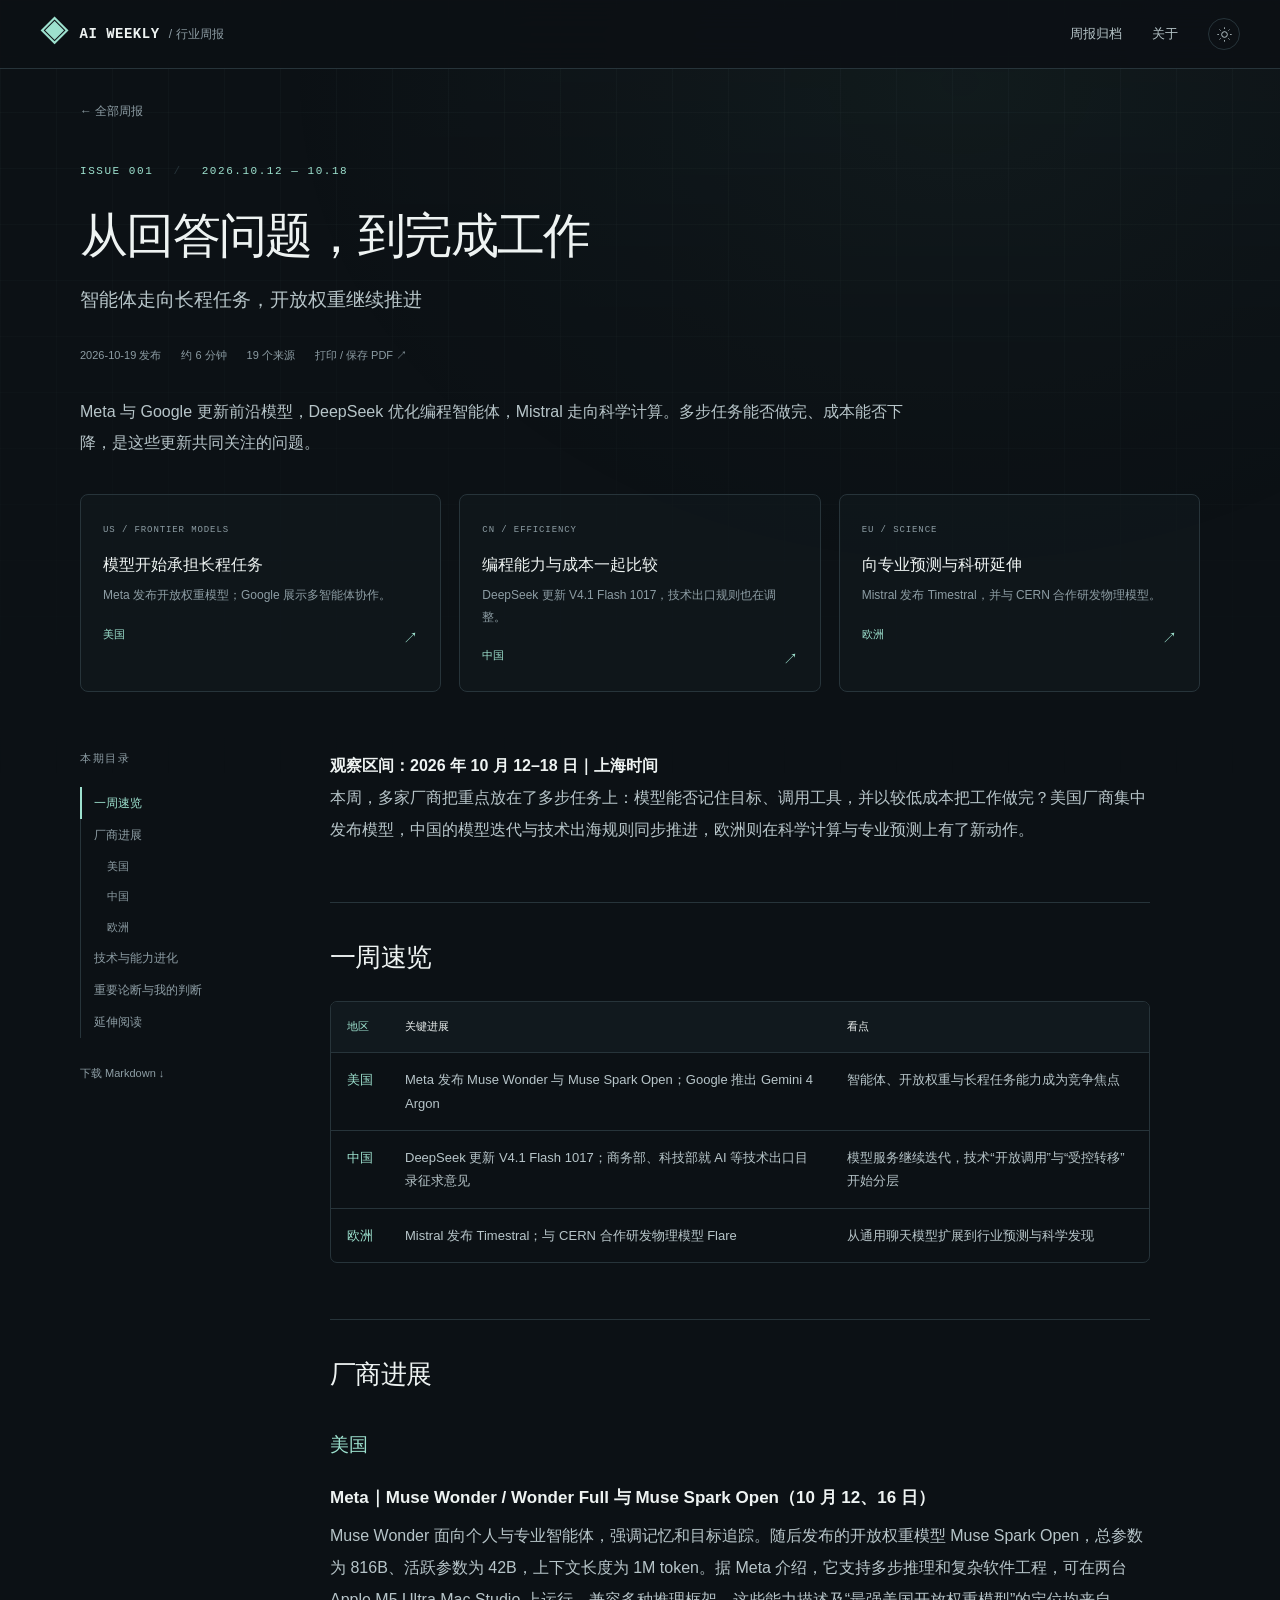
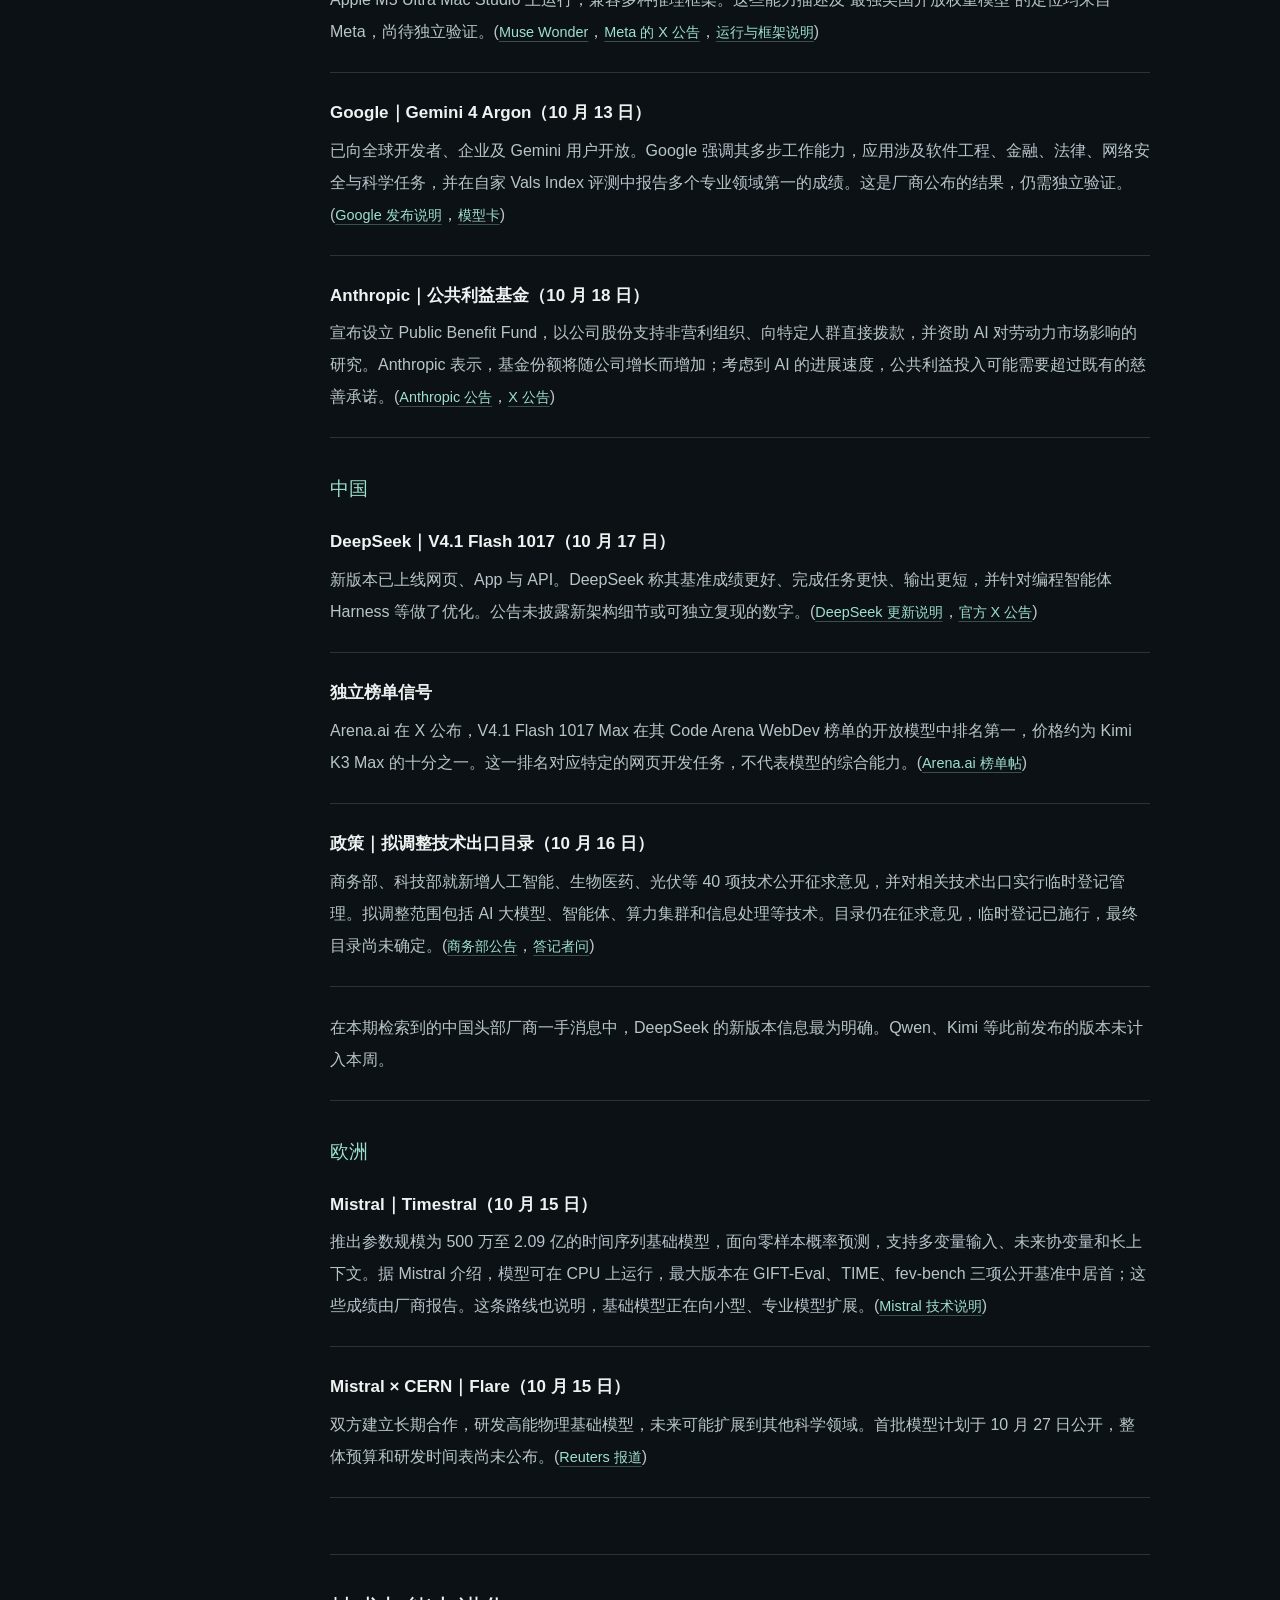
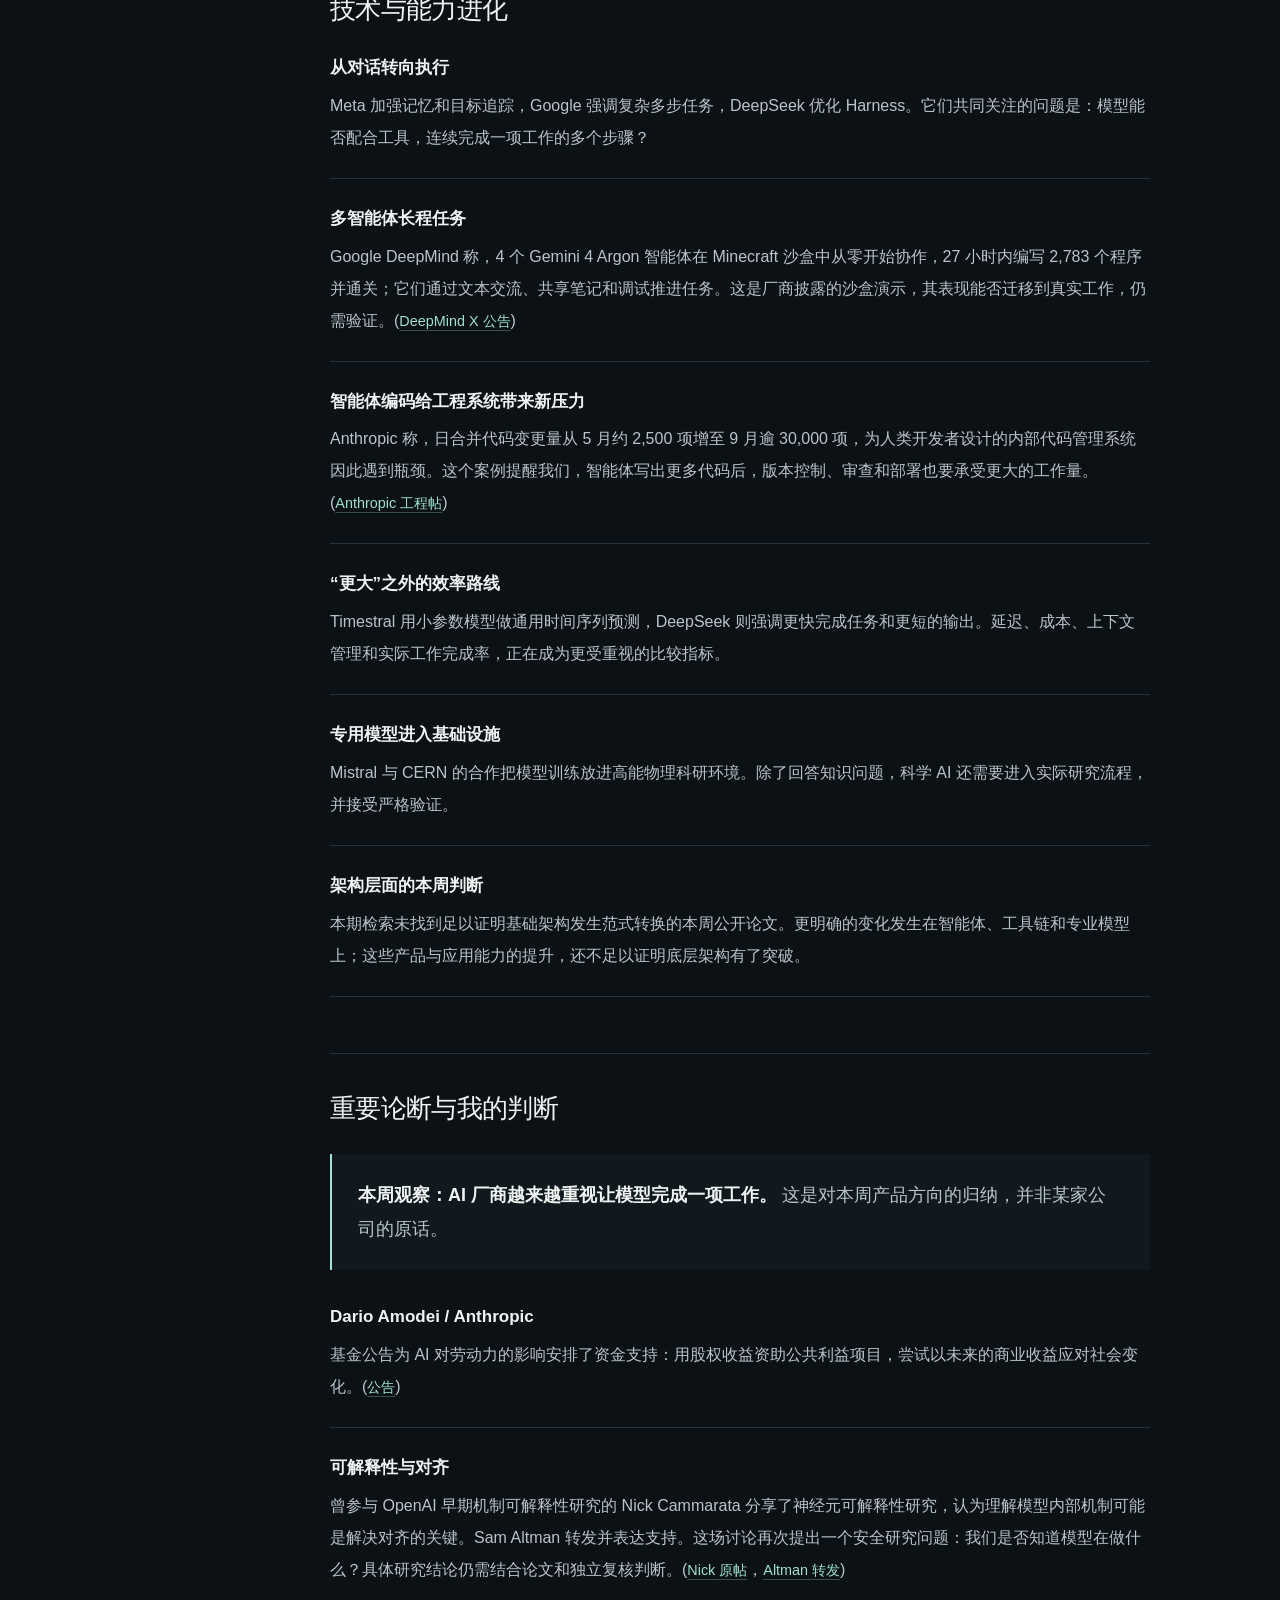
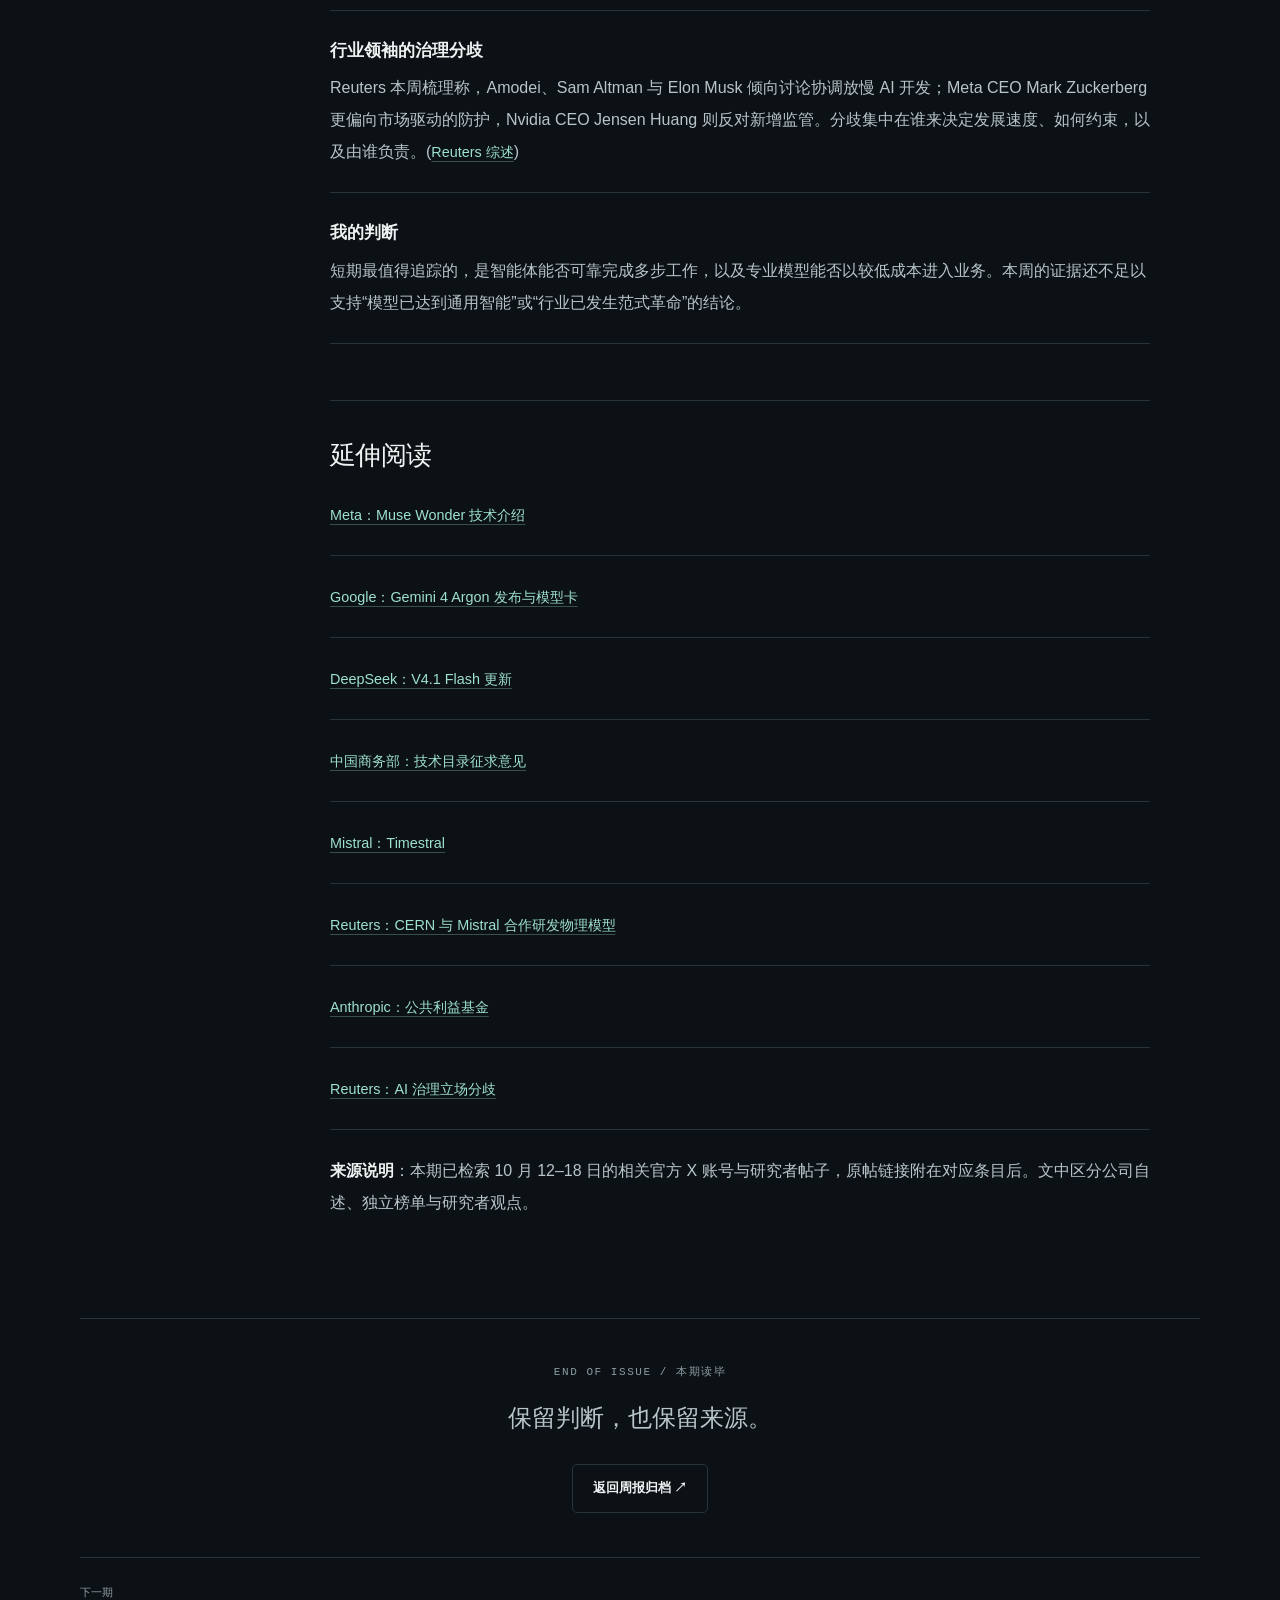
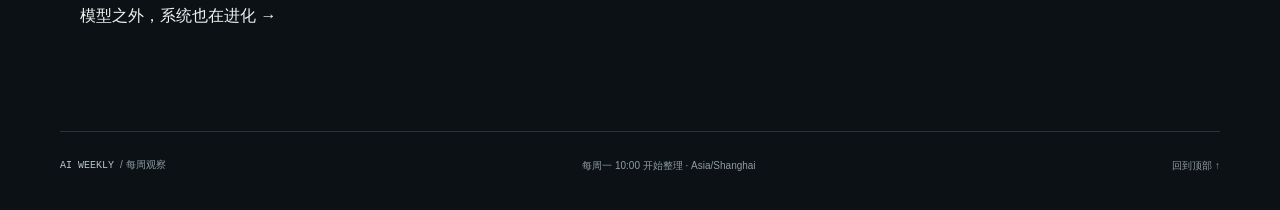
==== commit 30dd4b09: "Add AI weekly report for 2026-10-25" ====
--- a/site/issues/2026-10-18.html
+++ b/site/issues/2026-10-18.html
@@ -41,4 +41,4 @@
 <ul class="story-list"><li><a href="https://www.anthropic.com/news/public-benefit-fund" target="_blank" rel="noopener noreferrer">Anthropic：公共利益基金<span class="sr-only">（在新标签页打开）</span></a></li></ul>
 <ul class="story-list"><li><a href="https://www.investing.com/news/stock-market-news/factboxtech-leaders-governments-split-over-ai-doom-fears-4949457" target="_blank" rel="noopener noreferrer">Reuters：AI 治理立场分歧<span class="sr-only">（在新标签页打开）</span></a></li></ul>
 <p><strong>来源说明</strong>：本期已检索 10 月 12–18 日的相关官方 X 账号与研究者帖子，原帖链接附在对应条目后。文中区分公司自述、独立榜单与研究者观点。</p></article></div>
-        <div class="article-end"><p class="eyebrow">END OF ISSUE / 本期读毕</p><p>保留判断，也保留来源。</p><a class="button secondary" href="../index.html#archive">返回周报归档 ↗</a></div><div class="neighboring"></div></main><footer class="footer wrap"><a href="../index.html">AI WEEKLY <span>/ 每周观察</span></a><span>每周一 10:00 开始整理 · Asia/Shanghai</span><a href="#top">回到顶部 ↑</a></footer></body></html>+        <div class="article-end"><p class="eyebrow">END OF ISSUE / 本期读毕</p><p>保留判断，也保留来源。</p><a class="button secondary" href="../index.html#archive">返回周报归档 ↗</a></div><div class="neighboring"><a href="2026-10-25.html"><span>下一期</span>模型之外，系统也在进化 →</a></div></main><footer class="footer wrap"><a href="../index.html">AI WEEKLY <span>/ 每周观察</span></a><span>每周一 10:00 开始整理 · Asia/Shanghai</span><a href="#top">回到顶部 ↑</a></footer></body></html>
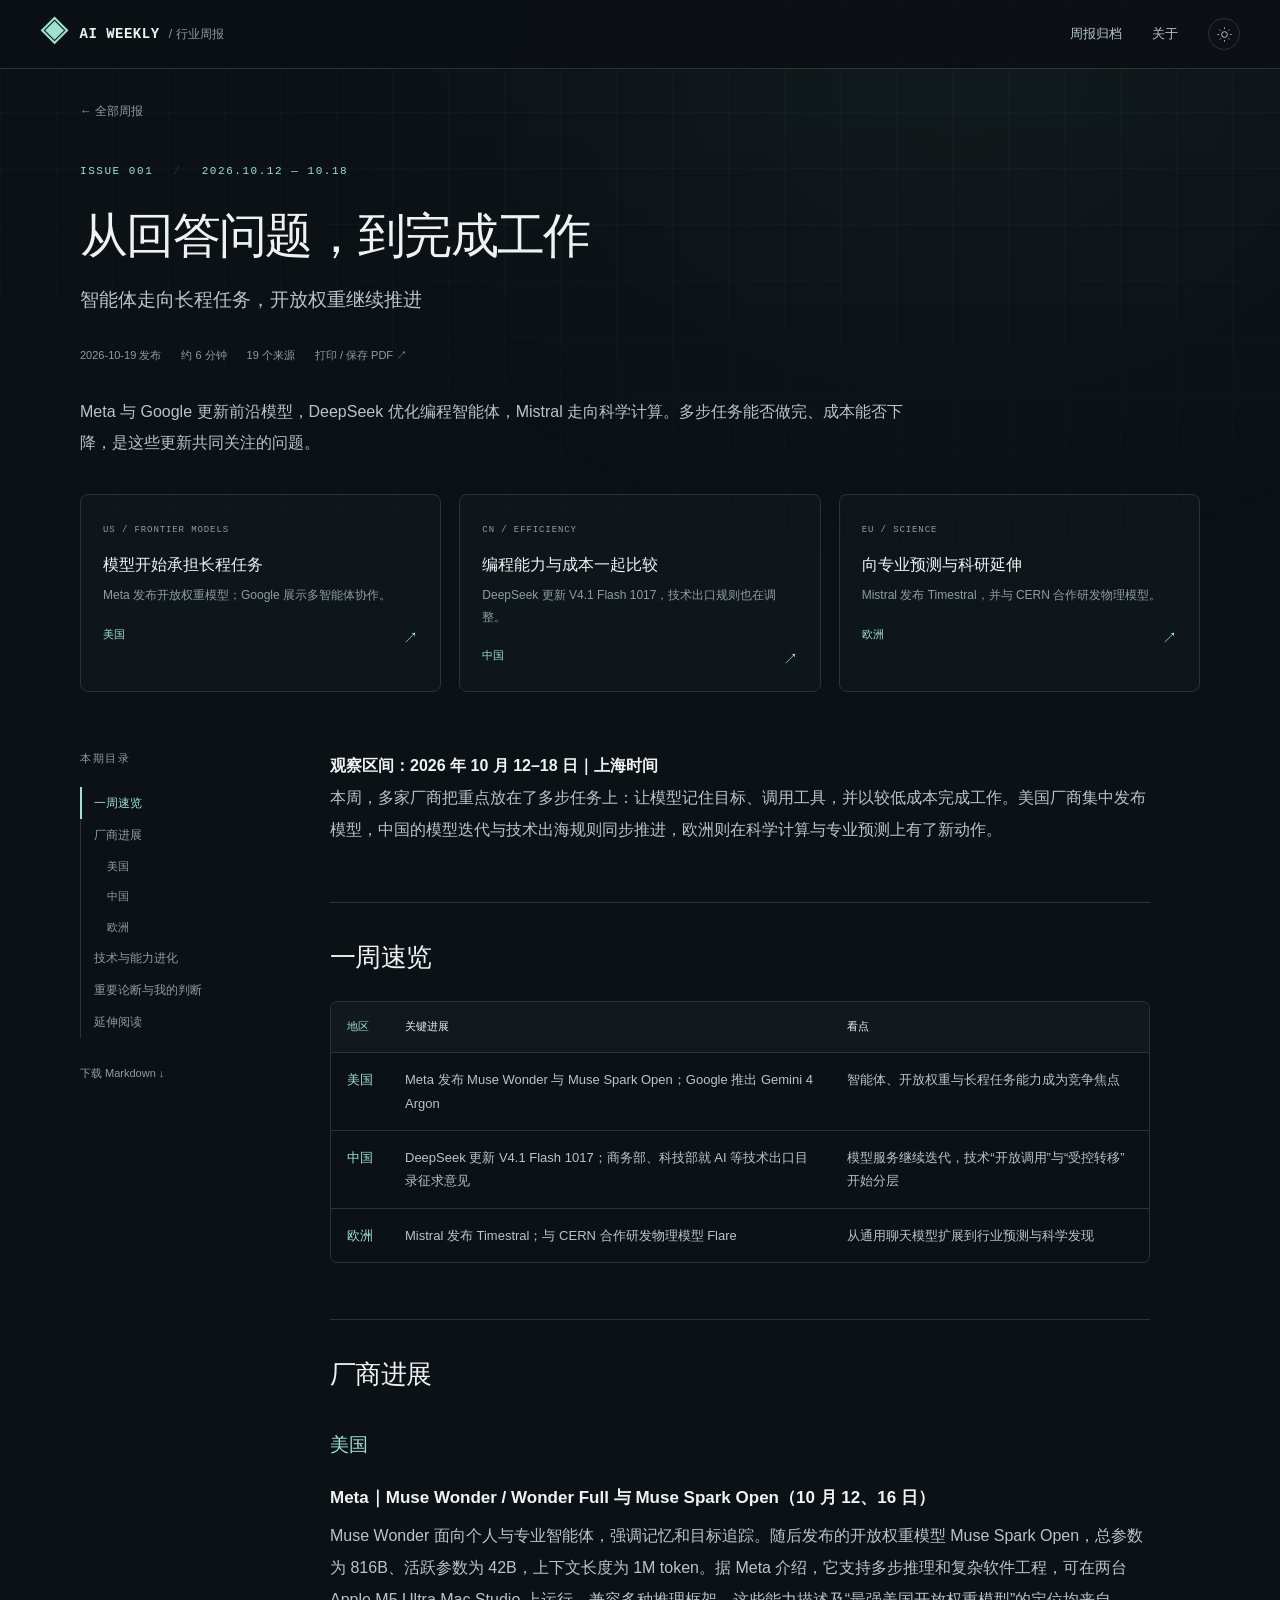
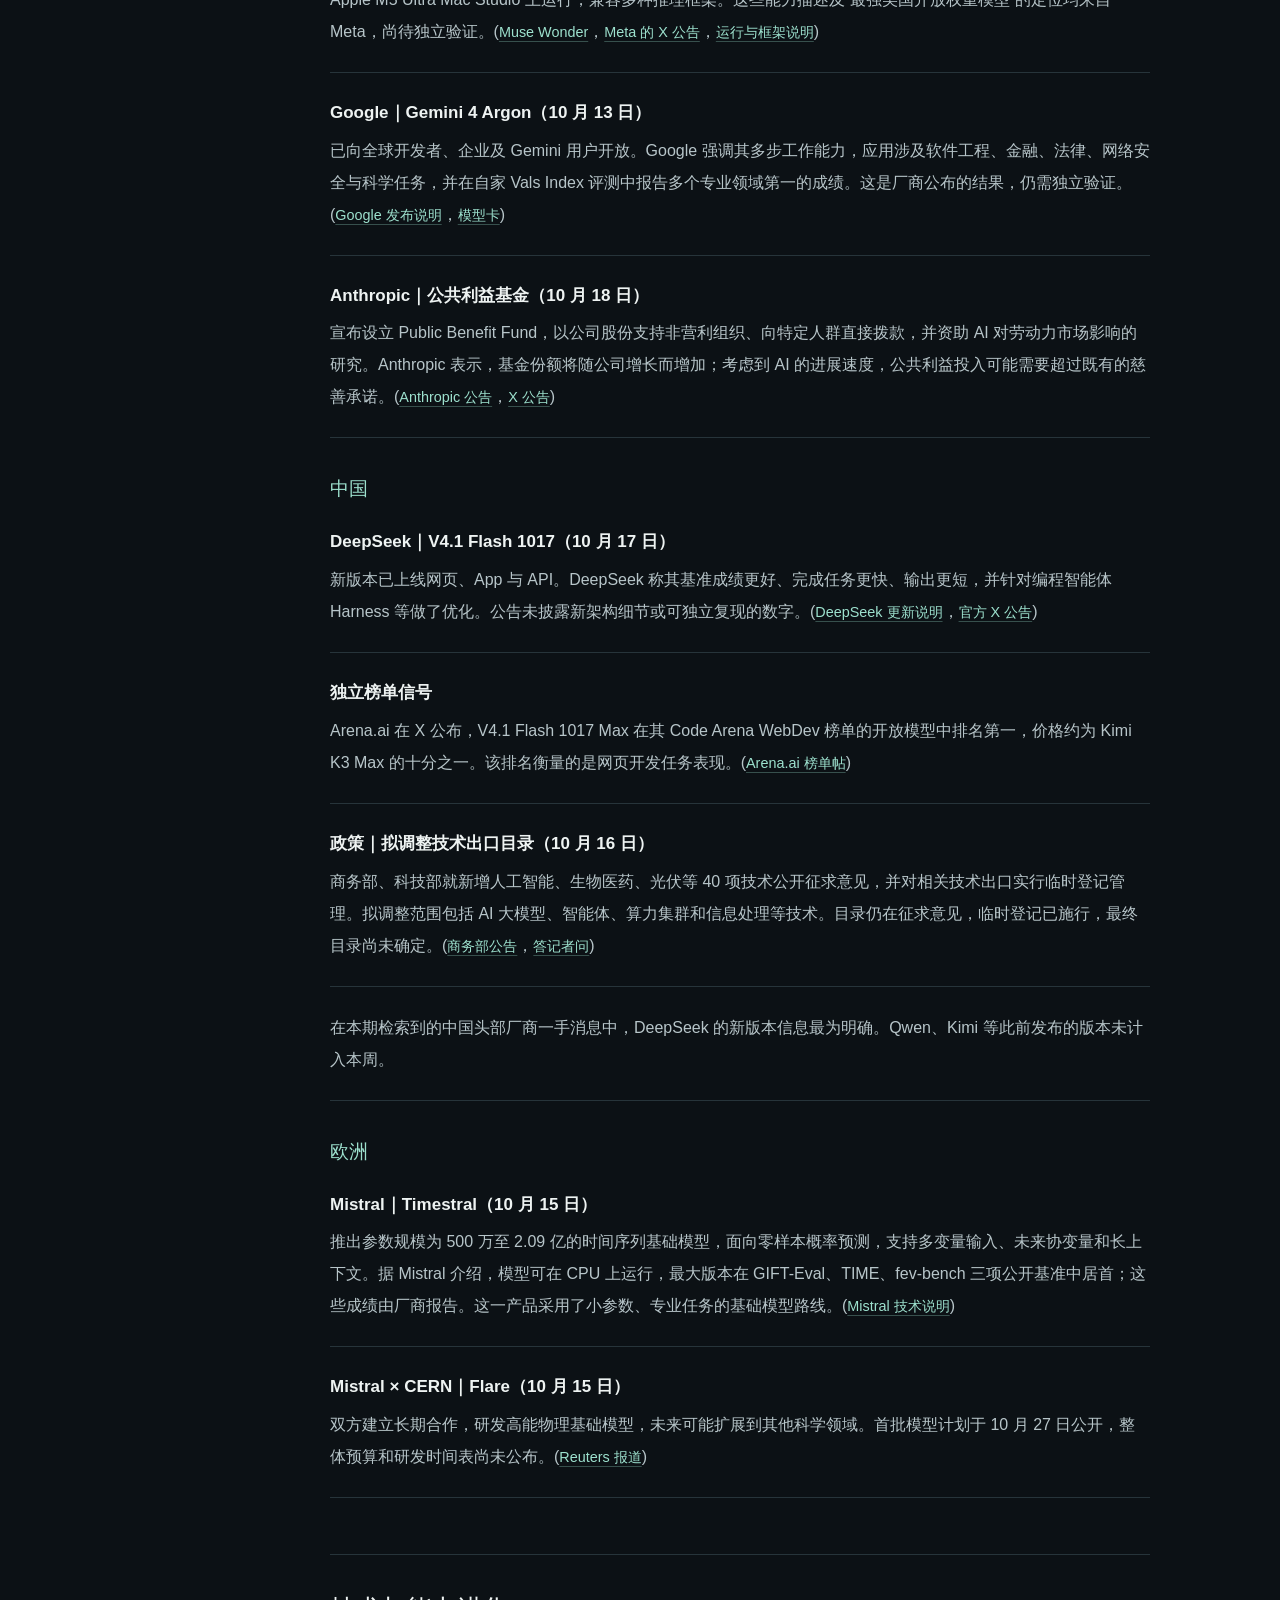
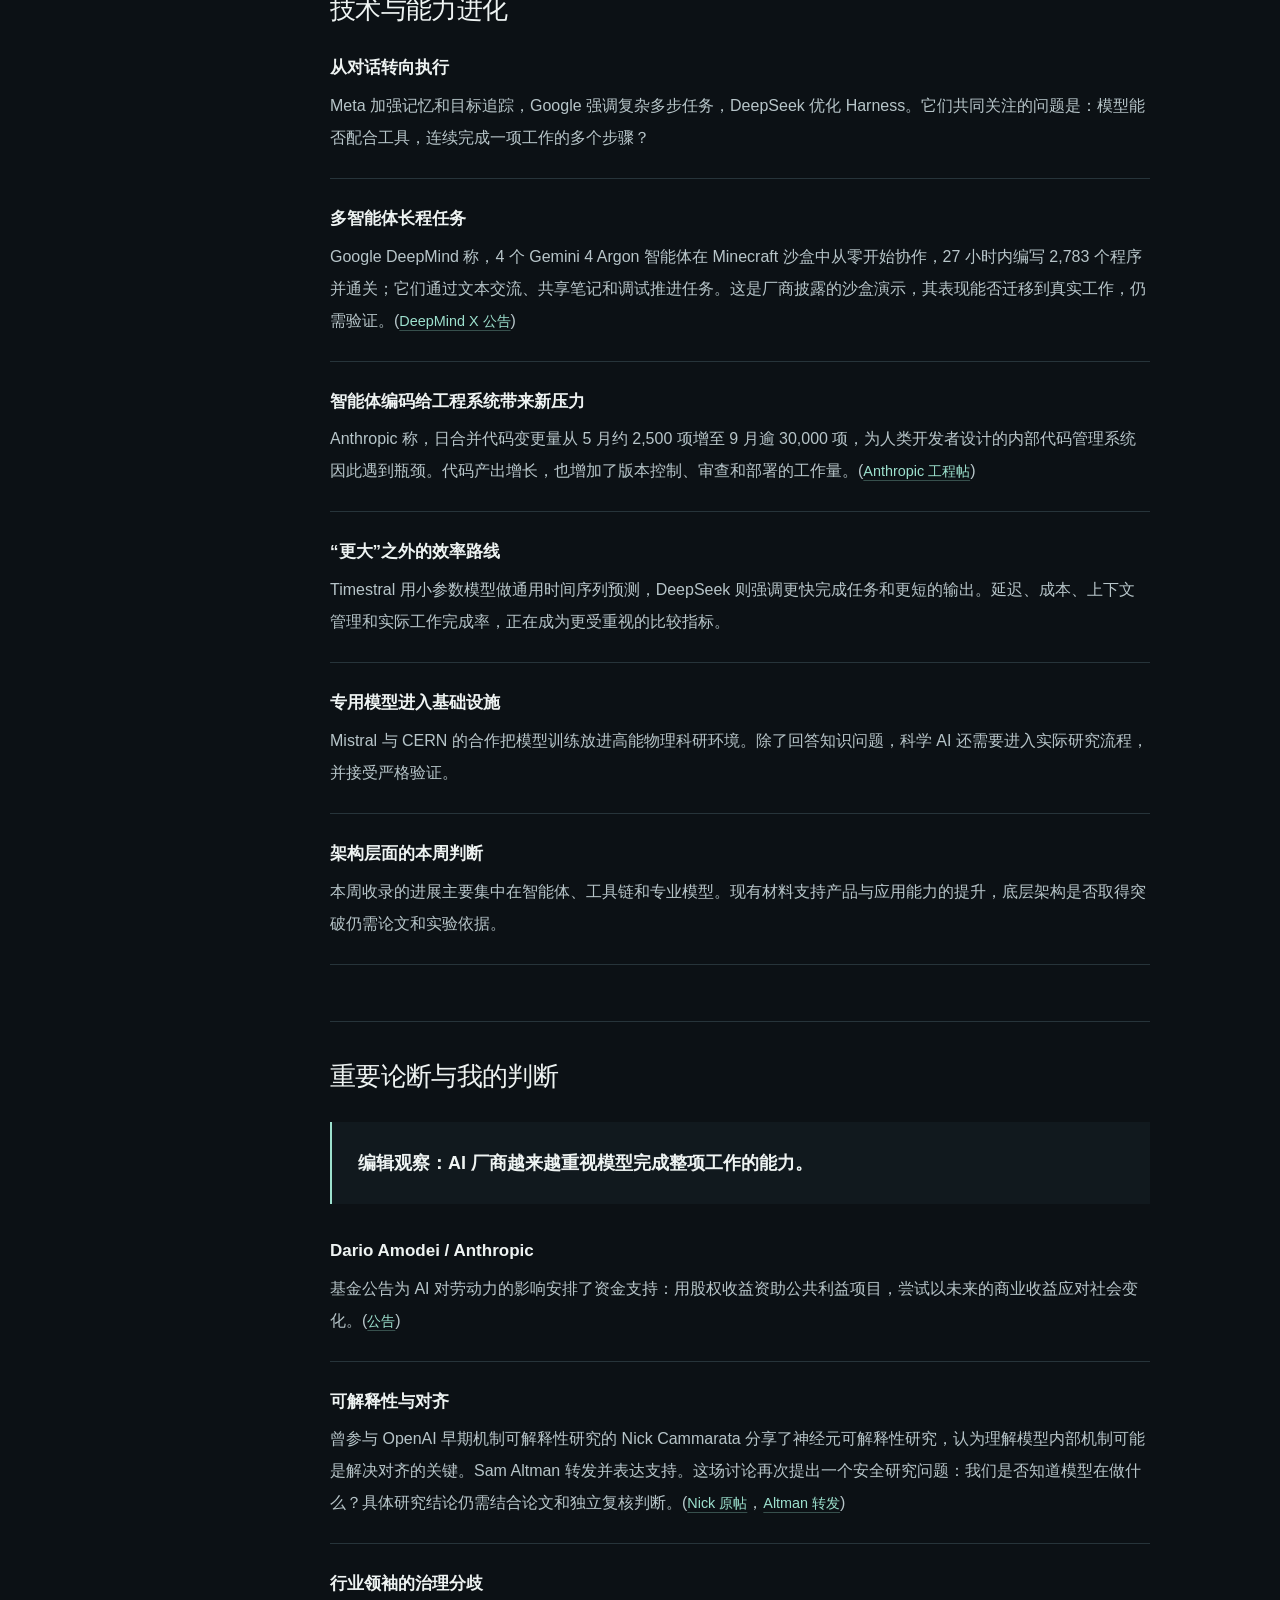
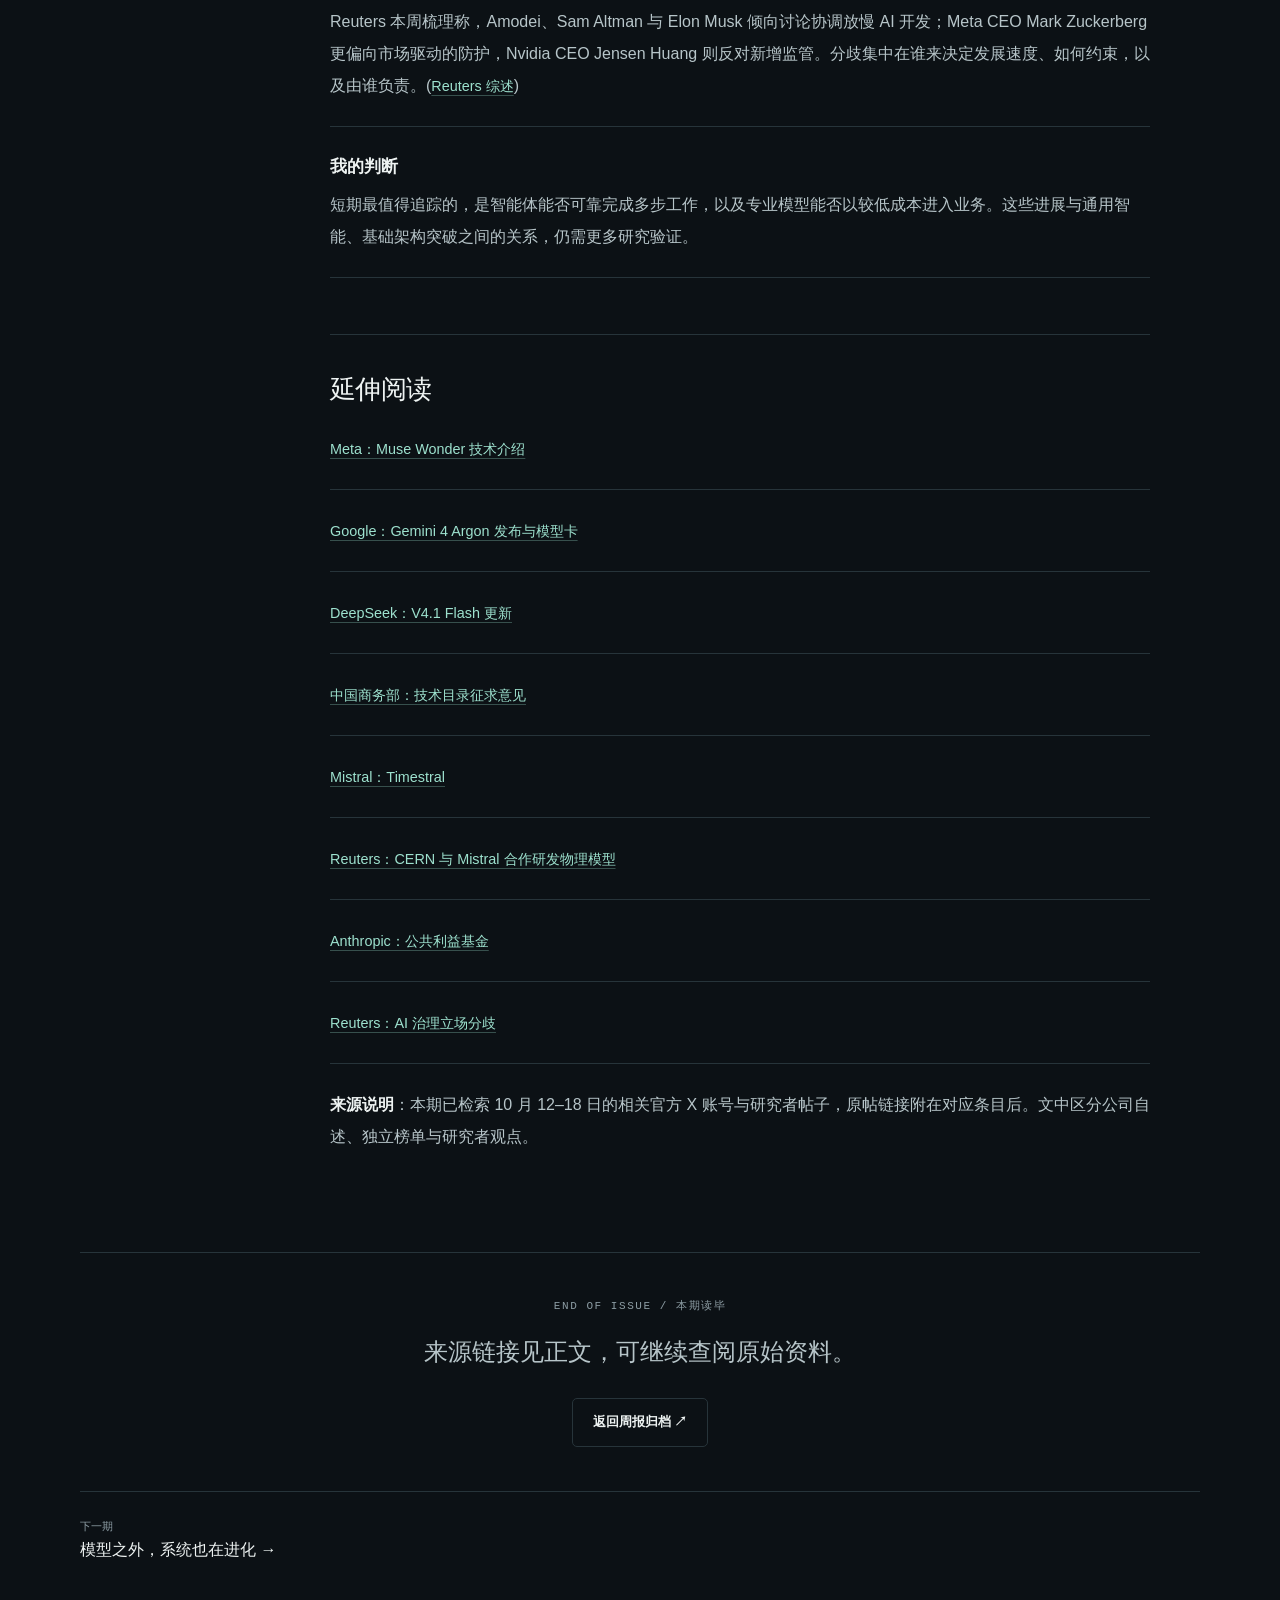
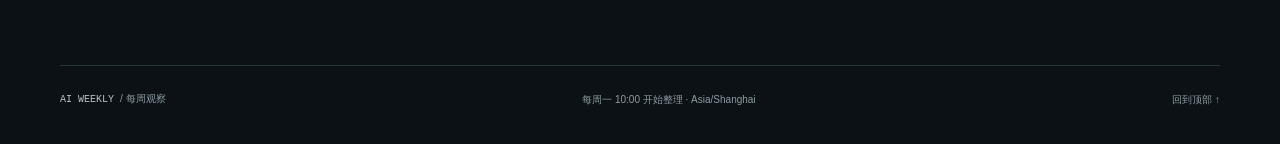
==== commit 4244d40a: "Polish weekly site copy and adopt language-demand workflow" ====
--- a/site/issues/2026-10-18.html
+++ b/site/issues/2026-10-18.html
@@ -2,7 +2,7 @@
     <a class="brand" href="../index.html" aria-label="AI 周报首页"><span class="brand-symbol" aria-hidden="true">◈</span><span>AI WEEKLY<span class="brand-cn"> / 行业周报</span></span></a>
     <nav aria-label="主导航"><a href="../index.html#archive" >周报归档</a><a href="../index.html#about">关于</a><button class="theme-toggle" aria-label="切换到浅色模式" title="切换明暗模式"><svg viewBox="0 0 24 24" aria-hidden="true"><circle cx="12" cy="12" r="4"/><path d="M12 2v2m0 16v2M2 12h2m16 0h2M5 5l1.4 1.4m11.2 11.2L19 19M5 19l1.4-1.4M17.6 6.4L19 5"/></svg></button></nav></div></header><div id="top"></div><div class="reading-track" aria-hidden="true"><div id="reading-progress"></div></div><main id="main" class="wrap article-main"><a class="back-link" href="../index.html#archive">← 全部周报</a><div class="article-heading"><p class="eyebrow">ISSUE 001 <span>/</span> 2026.10.12 — 10.18</p><h1>从回答问题，到完成工作</h1><p class="article-subtitle">智能体走向长程任务，开放权重继续推进</p><div class="article-meta"><span>2026-10-19 发布</span><span>约 6 分钟</span><span>19 个来源</span><button class="print-button" type="button">打印 / 保存 PDF ↗</button></div></div>
         <div class="article-deck"><p>Meta 与 Google 更新前沿模型，DeepSeek 优化编程智能体，Mistral 走向科学计算。多步任务能否做完、成本能否下降，是这些更新共同关注的问题。</p></div><div class="region-grid"><a class="region" href="#section-3"><span class="eyebrow">US / FRONTIER MODELS</span><h3>模型开始承担长程任务</h3><p>Meta 发布开放权重模型；Google 展示多智能体协作。</p><span class="region-bottom">美国<span aria-hidden="true">↗</span></span></a><a class="region" href="#section-4"><span class="eyebrow">CN / EFFICIENCY</span><h3>编程能力与成本一起比较</h3><p>DeepSeek 更新 V4.1 Flash 1017，技术出口规则也在调整。</p><span class="region-bottom">中国<span aria-hidden="true">↗</span></span></a><a class="region" href="#section-5"><span class="eyebrow">EU / SCIENCE</span><h3>向专业预测与科研延伸</h3><p>Mistral 发布 Timestral，并与 CERN 合作研发物理模型。</p><span class="region-bottom">欧洲<span aria-hidden="true">↗</span></span></a></div>
-        <div class="reading-layout"><aside class="toc"><p class="eyebrow">本期目录</p><nav aria-label="本期目录"><a class="toc-level-2" href="#section-1">一周速览</a><a class="toc-level-2" href="#section-2">厂商进展</a><a class="toc-level-3" href="#section-3">美国</a><a class="toc-level-3" href="#section-4">中国</a><a class="toc-level-3" href="#section-5">欧洲</a><a class="toc-level-2" href="#section-6">技术与能力进化</a><a class="toc-level-2" href="#section-7">重要论断与我的判断</a><a class="toc-level-2" href="#section-8">延伸阅读</a></nav><a class="download" href="../downloads/2026-10-18.md" download>下载 Markdown ↓</a></aside><article class="prose"><p><strong>观察区间：2026 年 10 月 12–18 日｜上海时间</strong>  <br>本周，多家厂商把重点放在了多步任务上：模型能否记住目标、调用工具，并以较低成本把工作做完？美国厂商集中发布模型，中国的模型迭代与技术出海规则同步推进，欧洲则在科学计算与专业预测上有了新动作。</p>
+        <div class="reading-layout"><aside class="toc"><p class="eyebrow">本期目录</p><nav aria-label="本期目录"><a class="toc-level-2" href="#section-1">一周速览</a><a class="toc-level-2" href="#section-2">厂商进展</a><a class="toc-level-3" href="#section-3">美国</a><a class="toc-level-3" href="#section-4">中国</a><a class="toc-level-3" href="#section-5">欧洲</a><a class="toc-level-2" href="#section-6">技术与能力进化</a><a class="toc-level-2" href="#section-7">重要论断与我的判断</a><a class="toc-level-2" href="#section-8">延伸阅读</a></nav><a class="download" href="../downloads/2026-10-18.md" download>下载 Markdown ↓</a></aside><article class="prose"><p><strong>观察区间：2026 年 10 月 12–18 日｜上海时间</strong>  <br>本周，多家厂商把重点放在了多步任务上：让模型记住目标、调用工具，并以较低成本完成工作。美国厂商集中发布模型，中国的模型迭代与技术出海规则同步推进，欧洲则在科学计算与专业预测上有了新动作。</p>
 <h2 id="section-1" tabindex="-1">一周速览</h2>
 <div class="table-scroll" tabindex="0" role="region" aria-label="一周速览表"><table><thead><tr><th scope="col">地区</th><th scope="col">关键进展</th><th scope="col">看点</th></tr></thead><tbody><tr><td>美国</td><td>Meta 发布 Muse Wonder 与 Muse Spark Open；Google 推出 Gemini 4 Argon</td><td>智能体、开放权重与长程任务能力成为竞争焦点</td></tr><tr><td>中国</td><td>DeepSeek 更新 V4.1 Flash 1017；商务部、科技部就 AI 等技术出口目录征求意见</td><td>模型服务继续迭代，技术“开放调用”与“受控转移”开始分层</td></tr><tr><td>欧洲</td><td>Mistral 发布 Timestral；与 CERN 合作研发物理模型 Flare</td><td>从通用聊天模型扩展到行业预测与科学发现</td></tr></tbody></table></div>
 <h2 id="section-2" tabindex="-1">厂商进展</h2>
@@ -12,25 +12,25 @@
 <ul class="story-list"><li><strong>Anthropic｜公共利益基金（10 月 18 日）</strong> 宣布设立 Public Benefit Fund，以公司股份支持非营利组织、向特定人群直接拨款，并资助 AI 对劳动力市场影响的研究。Anthropic 表示，基金份额将随公司增长而增加；考虑到 AI 的进展速度，公共利益投入可能需要超过既有的慈善承诺。(<a href="https://www.anthropic.com/news/public-benefit-fund" target="_blank" rel="noopener noreferrer">Anthropic 公告<span class="sr-only">（在新标签页打开）</span></a>，<a href="https://x.com/AnthropicAI/status/2111881963657412903" target="_blank" rel="noopener noreferrer">X 公告<span class="sr-only">（在新标签页打开）</span></a>)</li></ul>
 <h3 id="section-4" tabindex="-1">中国</h3>
 <ul class="story-list"><li><strong>DeepSeek｜V4.1 Flash 1017（10 月 17 日）</strong> 新版本已上线网页、App 与 API。DeepSeek 称其基准成绩更好、完成任务更快、输出更短，并针对编程智能体 Harness 等做了优化。公告未披露新架构细节或可独立复现的数字。(<a href="https://api-docs.deepseek.com/news/news261017/" target="_blank" rel="noopener noreferrer">DeepSeek 更新说明<span class="sr-only">（在新标签页打开）</span></a>，<a href="https://x.com/deepseek_ai/status/2111375640717033777" target="_blank" rel="noopener noreferrer">官方 X 公告<span class="sr-only">（在新标签页打开）</span></a>)</li></ul>
-<ul class="story-list"><li><strong>独立榜单信号</strong> Arena.ai 在 X 公布，V4.1 Flash 1017 Max 在其 Code Arena WebDev 榜单的开放模型中排名第一，价格约为 Kimi K3 Max 的十分之一。这一排名对应特定的网页开发任务，不代表模型的综合能力。(<a href="https://x.com/arena/status/2111894091168682086" target="_blank" rel="noopener noreferrer">Arena.ai 榜单帖<span class="sr-only">（在新标签页打开）</span></a>)</li></ul>
+<ul class="story-list"><li><strong>独立榜单信号</strong> Arena.ai 在 X 公布，V4.1 Flash 1017 Max 在其 Code Arena WebDev 榜单的开放模型中排名第一，价格约为 Kimi K3 Max 的十分之一。该排名衡量的是网页开发任务表现。(<a href="https://x.com/arena/status/2111894091168682086" target="_blank" rel="noopener noreferrer">Arena.ai 榜单帖<span class="sr-only">（在新标签页打开）</span></a>)</li></ul>
 <ul class="story-list"><li><strong>政策｜拟调整技术出口目录（10 月 16 日）</strong> 商务部、科技部就新增人工智能、生物医药、光伏等 40 项技术公开征求意见，并对相关技术出口实行临时登记管理。拟调整范围包括 AI 大模型、智能体、算力集群和信息处理等技术。目录仍在征求意见，临时登记已施行，最终目录尚未确定。(<a href="https://www.mofcom.gov.cn/zfxxgk/gkml/art/2026/art_ccd0391072a94c809ae7e820abe2536b.html" target="_blank" rel="noopener noreferrer">商务部公告<span class="sr-only">（在新标签页打开）</span></a>，<a href="https://www.mofcom.gov.cn/zwgk/zcjd/art/2026/art_b11d5c1e9374421e93e85dc87eba6e38.html" target="_blank" rel="noopener noreferrer">答记者问<span class="sr-only">（在新标签页打开）</span></a>)</li></ul>
 <ul class="story-list"><li>在本期检索到的中国头部厂商一手消息中，DeepSeek 的新版本信息最为明确。Qwen、Kimi 等此前发布的版本未计入本周。</li></ul>
 <h3 id="section-5" tabindex="-1">欧洲</h3>
-<ul class="story-list"><li><strong>Mistral｜Timestral（10 月 15 日）</strong> 推出参数规模为 500 万至 2.09 亿的时间序列基础模型，面向零样本概率预测，支持多变量输入、未来协变量和长上下文。据 Mistral 介绍，模型可在 CPU 上运行，最大版本在 GIFT-Eval、TIME、fev-bench 三项公开基准中居首；这些成绩由厂商报告。这条路线也说明，基础模型正在向小型、专业模型扩展。(<a href="https://mistral.ai/news/timestral/" target="_blank" rel="noopener noreferrer">Mistral 技术说明<span class="sr-only">（在新标签页打开）</span></a>)</li></ul>
+<ul class="story-list"><li><strong>Mistral｜Timestral（10 月 15 日）</strong> 推出参数规模为 500 万至 2.09 亿的时间序列基础模型，面向零样本概率预测，支持多变量输入、未来协变量和长上下文。据 Mistral 介绍，模型可在 CPU 上运行，最大版本在 GIFT-Eval、TIME、fev-bench 三项公开基准中居首；这些成绩由厂商报告。这一产品采用了小参数、专业任务的基础模型路线。(<a href="https://mistral.ai/news/timestral/" target="_blank" rel="noopener noreferrer">Mistral 技术说明<span class="sr-only">（在新标签页打开）</span></a>)</li></ul>
 <ul class="story-list"><li><strong>Mistral × CERN｜Flare（10 月 15 日）</strong> 双方建立长期合作，研发高能物理基础模型，未来可能扩展到其他科学领域。首批模型计划于 10 月 27 日公开，整体预算和研发时间表尚未公布。(<a href="https://www.reuters.com/science/cern-mistral-partner-build-ai-foundation-models-physics-2026-10-15/" target="_blank" rel="noopener noreferrer">Reuters 报道<span class="sr-only">（在新标签页打开）</span></a>)</li></ul>
 <h2 id="section-6" tabindex="-1">技术与能力进化</h2>
 <ul class="story-list"><li><strong>从对话转向执行</strong> Meta 加强记忆和目标追踪，Google 强调复杂多步任务，DeepSeek 优化 Harness。它们共同关注的问题是：模型能否配合工具，连续完成一项工作的多个步骤？</li></ul>
 <ul class="story-list"><li><strong>多智能体长程任务</strong> Google DeepMind 称，4 个 Gemini 4 Argon 智能体在 Minecraft 沙盒中从零开始协作，27 小时内编写 2,783 个程序并通关；它们通过文本交流、共享笔记和调试推进任务。这是厂商披露的沙盒演示，其表现能否迁移到真实工作，仍需验证。(<a href="https://x.com/GoogleDeepMind/status/2111127991401247033" target="_blank" rel="noopener noreferrer">DeepMind X 公告<span class="sr-only">（在新标签页打开）</span></a>)</li></ul>
-<ul class="story-list"><li><strong>智能体编码给工程系统带来新压力</strong> Anthropic 称，日合并代码变更量从 5 月约 2,500 项增至 9 月逾 30,000 项，为人类开发者设计的内部代码管理系统因此遇到瓶颈。这个案例提醒我们，智能体写出更多代码后，版本控制、审查和部署也要承受更大的工作量。(<a href="https://x.com/AnthropicAI/status/2110047081414987957" target="_blank" rel="noopener noreferrer">Anthropic 工程帖<span class="sr-only">（在新标签页打开）</span></a>)</li></ul>
+<ul class="story-list"><li><strong>智能体编码给工程系统带来新压力</strong> Anthropic 称，日合并代码变更量从 5 月约 2,500 项增至 9 月逾 30,000 项，为人类开发者设计的内部代码管理系统因此遇到瓶颈。代码产出增长，也增加了版本控制、审查和部署的工作量。(<a href="https://x.com/AnthropicAI/status/2110047081414987957" target="_blank" rel="noopener noreferrer">Anthropic 工程帖<span class="sr-only">（在新标签页打开）</span></a>)</li></ul>
 <ul class="story-list"><li><strong>“更大”之外的效率路线</strong> Timestral 用小参数模型做通用时间序列预测，DeepSeek 则强调更快完成任务和更短的输出。延迟、成本、上下文管理和实际工作完成率，正在成为更受重视的比较指标。</li></ul>
 <ul class="story-list"><li><strong>专用模型进入基础设施</strong> Mistral 与 CERN 的合作把模型训练放进高能物理科研环境。除了回答知识问题，科学 AI 还需要进入实际研究流程，并接受严格验证。</li></ul>
-<ul class="story-list"><li><strong>架构层面的本周判断</strong> 本期检索未找到足以证明基础架构发生范式转换的本周公开论文。更明确的变化发生在智能体、工具链和专业模型上；这些产品与应用能力的提升，还不足以证明底层架构有了突破。</li></ul>
+<ul class="story-list"><li><strong>架构层面的本周判断</strong> 本周收录的进展主要集中在智能体、工具链和专业模型。现有材料支持产品与应用能力的提升，底层架构是否取得突破仍需论文和实验依据。</li></ul>
 <h2 id="section-7" tabindex="-1">重要论断与我的判断</h2>
-<blockquote><strong>本周观察：AI 厂商越来越重视让模型完成一项工作。</strong> 这是对本周产品方向的归纳，并非某家公司的原话。</blockquote>
+<blockquote><strong>编辑观察：AI 厂商越来越重视模型完成整项工作的能力。</strong></blockquote>
 <ul class="story-list"><li><strong>Dario Amodei / Anthropic</strong> 基金公告为 AI 对劳动力的影响安排了资金支持：用股权收益资助公共利益项目，尝试以未来的商业收益应对社会变化。(<a href="https://www.anthropic.com/news/public-benefit-fund" target="_blank" rel="noopener noreferrer">公告<span class="sr-only">（在新标签页打开）</span></a>)</li></ul>
 <ul class="story-list"><li><strong>可解释性与对齐</strong> 曾参与 OpenAI 早期机制可解释性研究的 Nick Cammarata 分享了神经元可解释性研究，认为理解模型内部机制可能是解决对齐的关键。Sam Altman 转发并表达支持。这场讨论再次提出一个安全研究问题：我们是否知道模型在做什么？具体研究结论仍需结合论文和独立复核判断。(<a href="https://x.com/nickcammarata/status/2110757819427574056" target="_blank" rel="noopener noreferrer">Nick 原帖<span class="sr-only">（在新标签页打开）</span></a>，<a href="https://x.com/sama/status/2111130577789493706" target="_blank" rel="noopener noreferrer">Altman 转发<span class="sr-only">（在新标签页打开）</span></a>)</li></ul>
 <ul class="story-list"><li><strong>行业领袖的治理分歧</strong> Reuters 本周梳理称，Amodei、Sam Altman 与 Elon Musk 倾向讨论协调放慢 AI 开发；Meta CEO Mark Zuckerberg 更偏向市场驱动的防护，Nvidia CEO Jensen Huang 则反对新增监管。分歧集中在谁来决定发展速度、如何约束，以及由谁负责。(<a href="https://www.investing.com/news/stock-market-news/factboxtech-leaders-governments-split-over-ai-doom-fears-4949457" target="_blank" rel="noopener noreferrer">Reuters 综述<span class="sr-only">（在新标签页打开）</span></a>)</li></ul>
-<ul class="story-list"><li><strong>我的判断</strong> 短期最值得追踪的，是智能体能否可靠完成多步工作，以及专业模型能否以较低成本进入业务。本周的证据还不足以支持“模型已达到通用智能”或“行业已发生范式革命”的结论。</li></ul>
+<ul class="story-list"><li><strong>我的判断</strong> 短期最值得追踪的，是智能体能否可靠完成多步工作，以及专业模型能否以较低成本进入业务。这些进展与通用智能、基础架构突破之间的关系，仍需更多研究验证。</li></ul>
 <h2 id="section-8" tabindex="-1">延伸阅读</h2>
 <ul class="story-list"><li><a href="https://research.meta.ai/blog/muse-wonder" target="_blank" rel="noopener noreferrer">Meta：Muse Wonder 技术介绍<span class="sr-only">（在新标签页打开）</span></a></li></ul>
 <ul class="story-list"><li><a href="https://blog.google/innovation-and-ai/models-and-research/gemini-models/introducing-gemini-4-argon/" target="_blank" rel="noopener noreferrer">Google：Gemini 4 Argon 发布与模型卡<span class="sr-only">（在新标签页打开）</span></a></li></ul>
@@ -41,4 +41,4 @@
 <ul class="story-list"><li><a href="https://www.anthropic.com/news/public-benefit-fund" target="_blank" rel="noopener noreferrer">Anthropic：公共利益基金<span class="sr-only">（在新标签页打开）</span></a></li></ul>
 <ul class="story-list"><li><a href="https://www.investing.com/news/stock-market-news/factboxtech-leaders-governments-split-over-ai-doom-fears-4949457" target="_blank" rel="noopener noreferrer">Reuters：AI 治理立场分歧<span class="sr-only">（在新标签页打开）</span></a></li></ul>
 <p><strong>来源说明</strong>：本期已检索 10 月 12–18 日的相关官方 X 账号与研究者帖子，原帖链接附在对应条目后。文中区分公司自述、独立榜单与研究者观点。</p></article></div>
-        <div class="article-end"><p class="eyebrow">END OF ISSUE / 本期读毕</p><p>保留判断，也保留来源。</p><a class="button secondary" href="../index.html#archive">返回周报归档 ↗</a></div><div class="neighboring"><a href="2026-10-25.html"><span>下一期</span>模型之外，系统也在进化 →</a></div></main><footer class="footer wrap"><a href="../index.html">AI WEEKLY <span>/ 每周观察</span></a><span>每周一 10:00 开始整理 · Asia/Shanghai</span><a href="#top">回到顶部 ↑</a></footer></body></html>+        <div class="article-end"><p class="eyebrow">END OF ISSUE / 本期读毕</p><p>来源链接见正文，可继续查阅原始资料。</p><a class="button secondary" href="../index.html#archive">返回周报归档 ↗</a></div><div class="neighboring"><a href="2026-10-25.html"><span>下一期</span>模型之外，系统也在进化 →</a></div></main><footer class="footer wrap"><a href="../index.html">AI WEEKLY <span>/ 每周观察</span></a><span>每周一 10:00 开始整理 · Asia/Shanghai</span><a href="#top">回到顶部 ↑</a></footer></body></html>
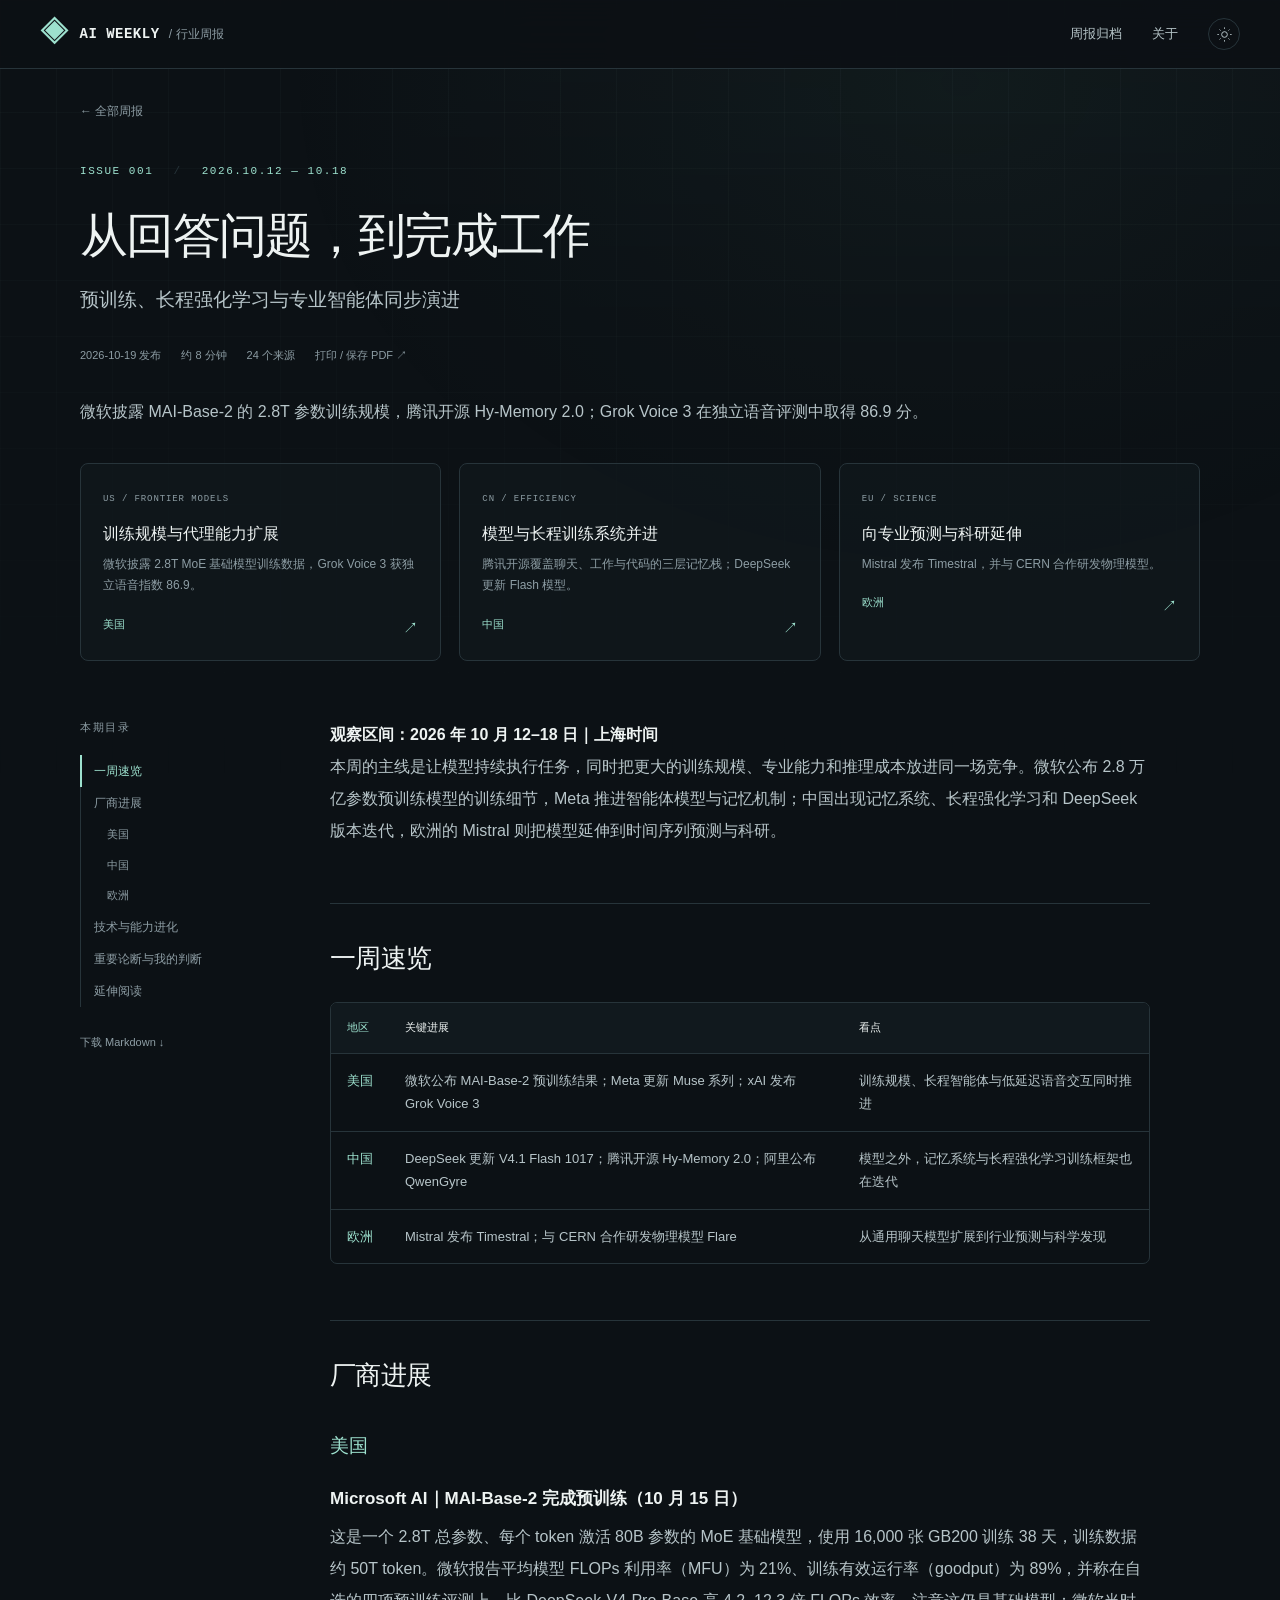
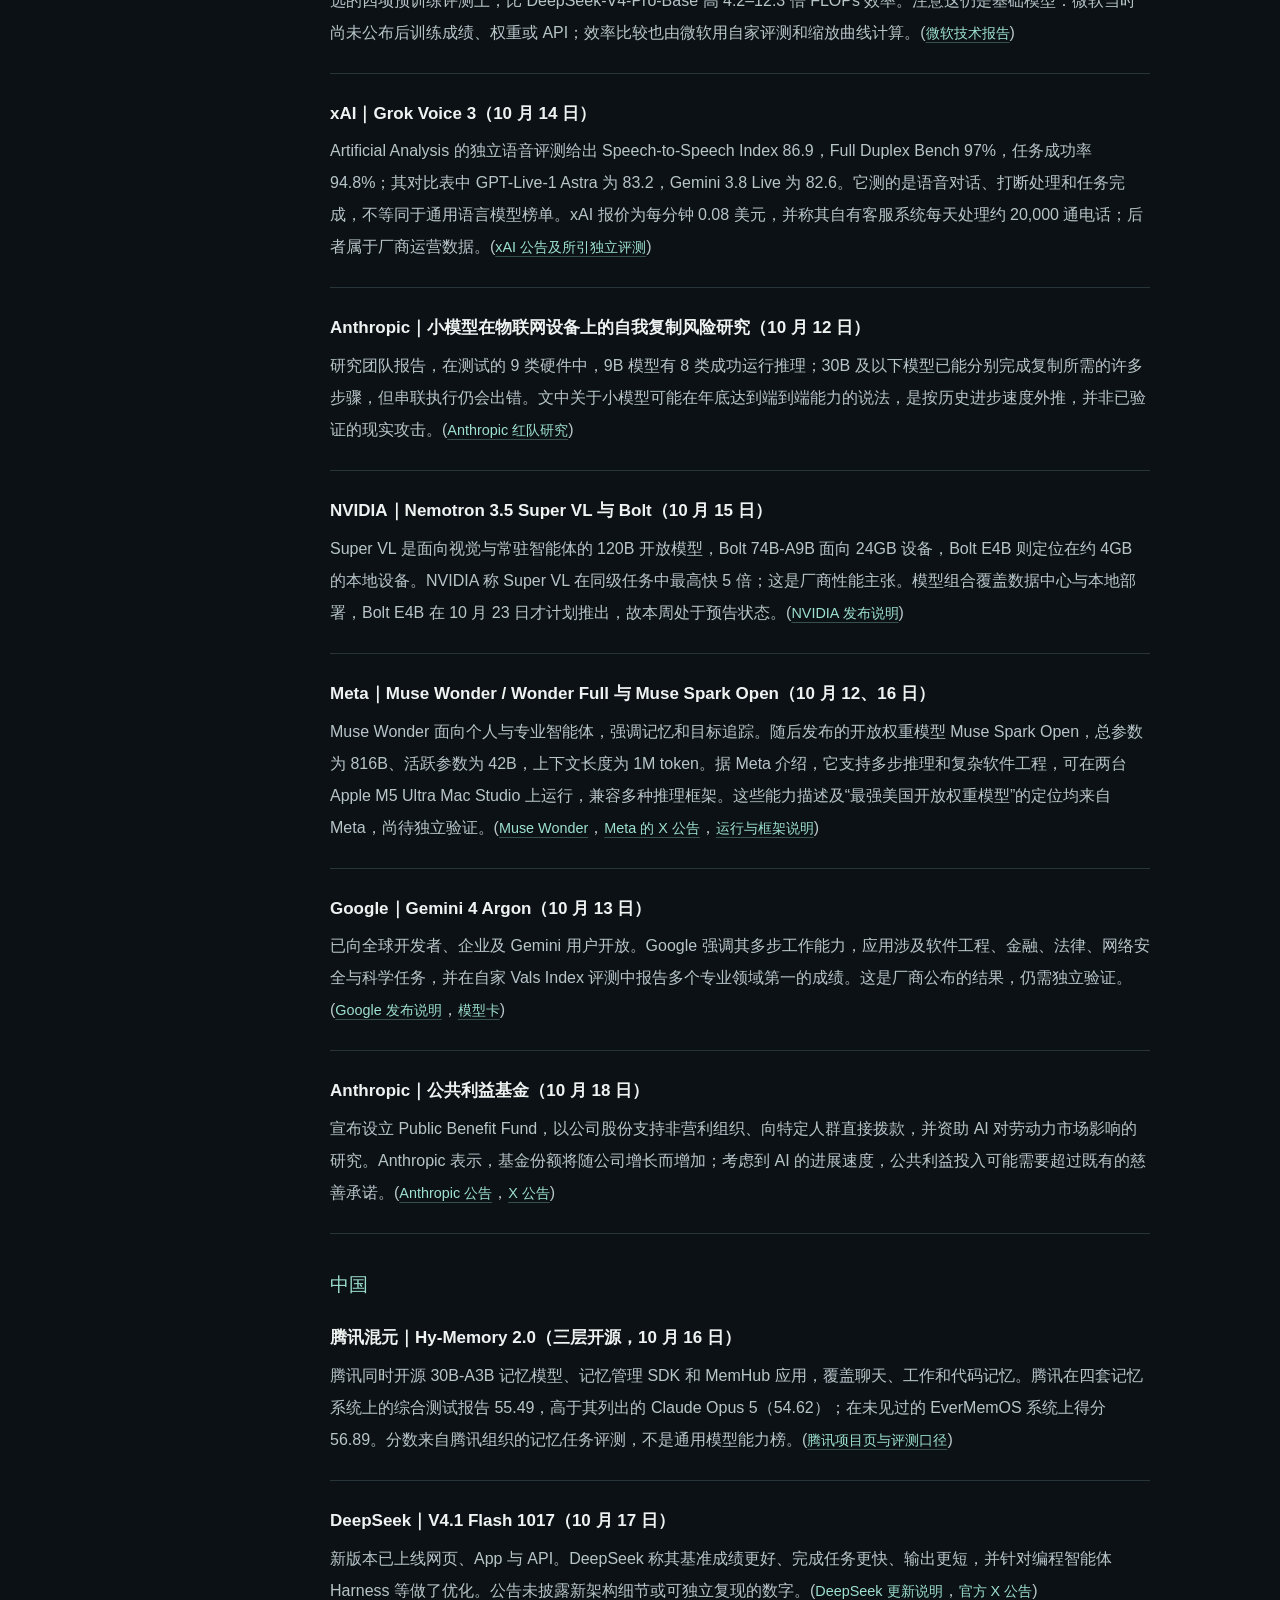
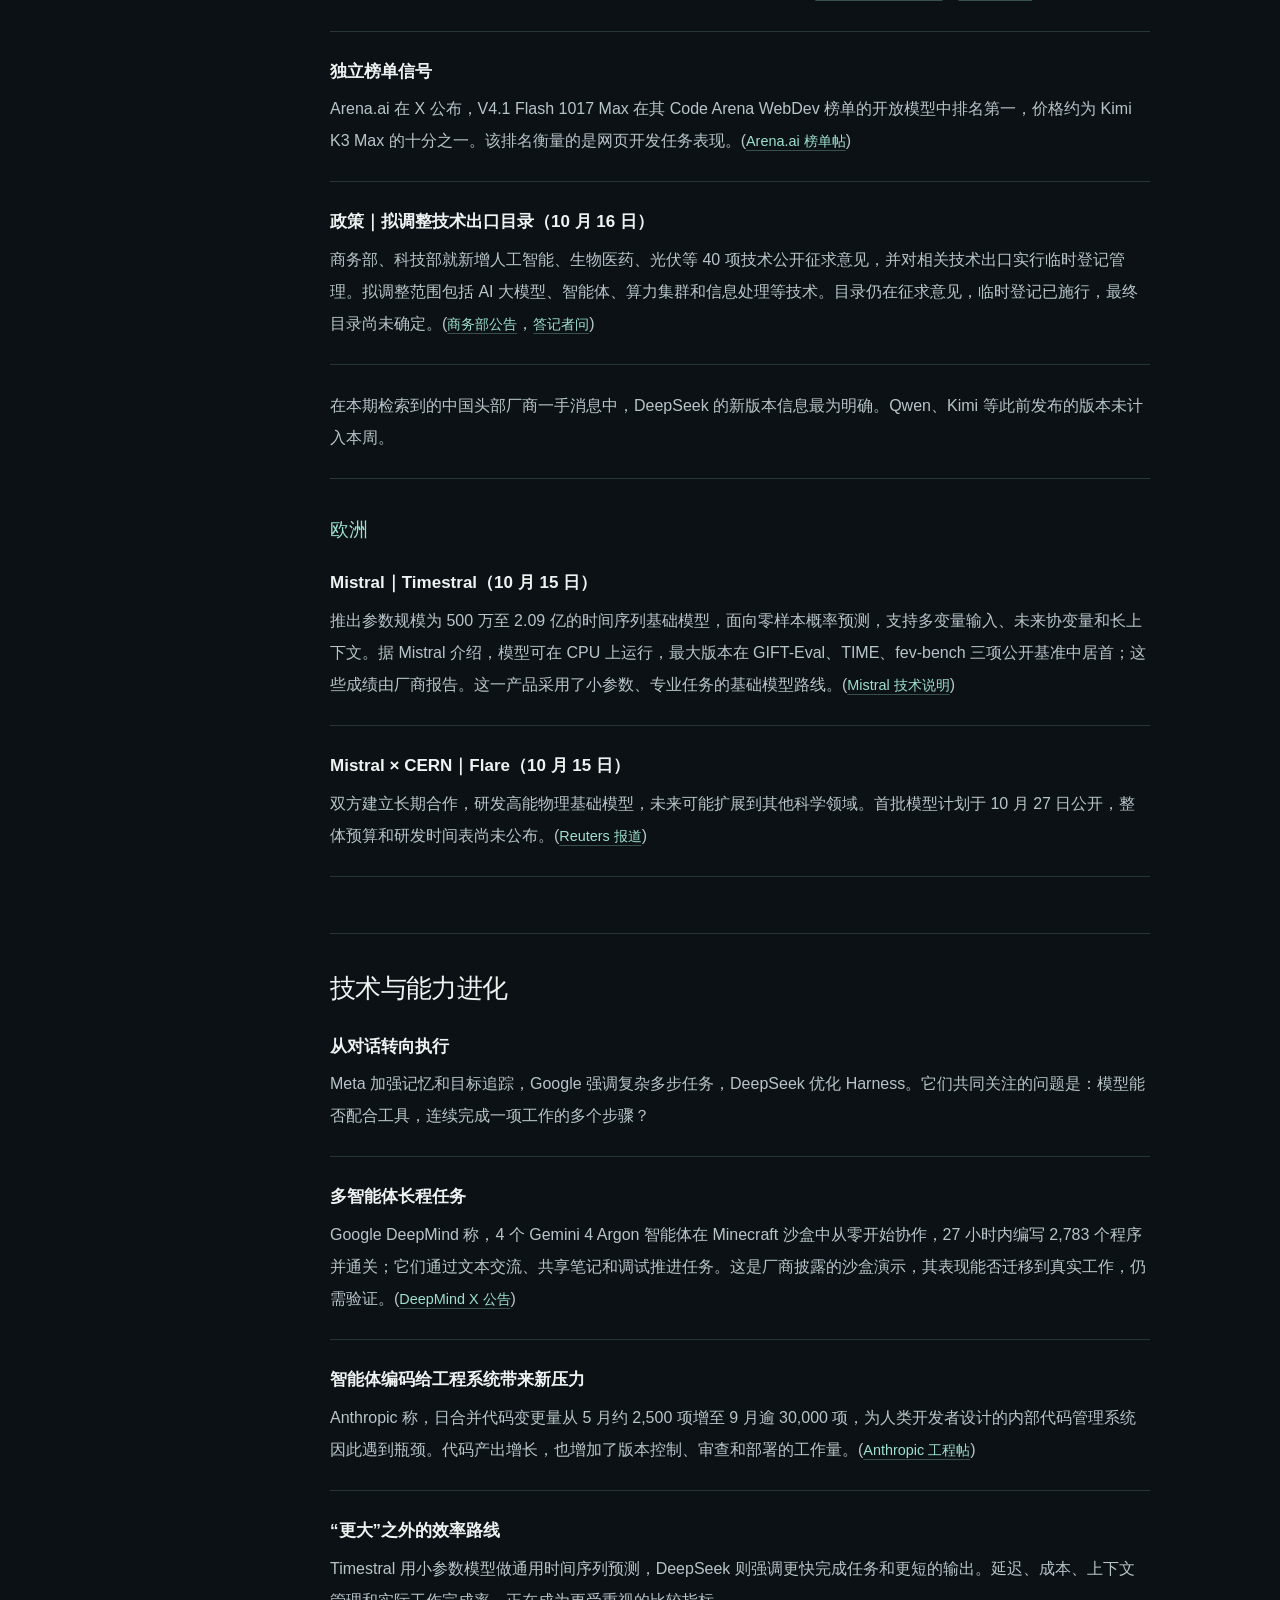
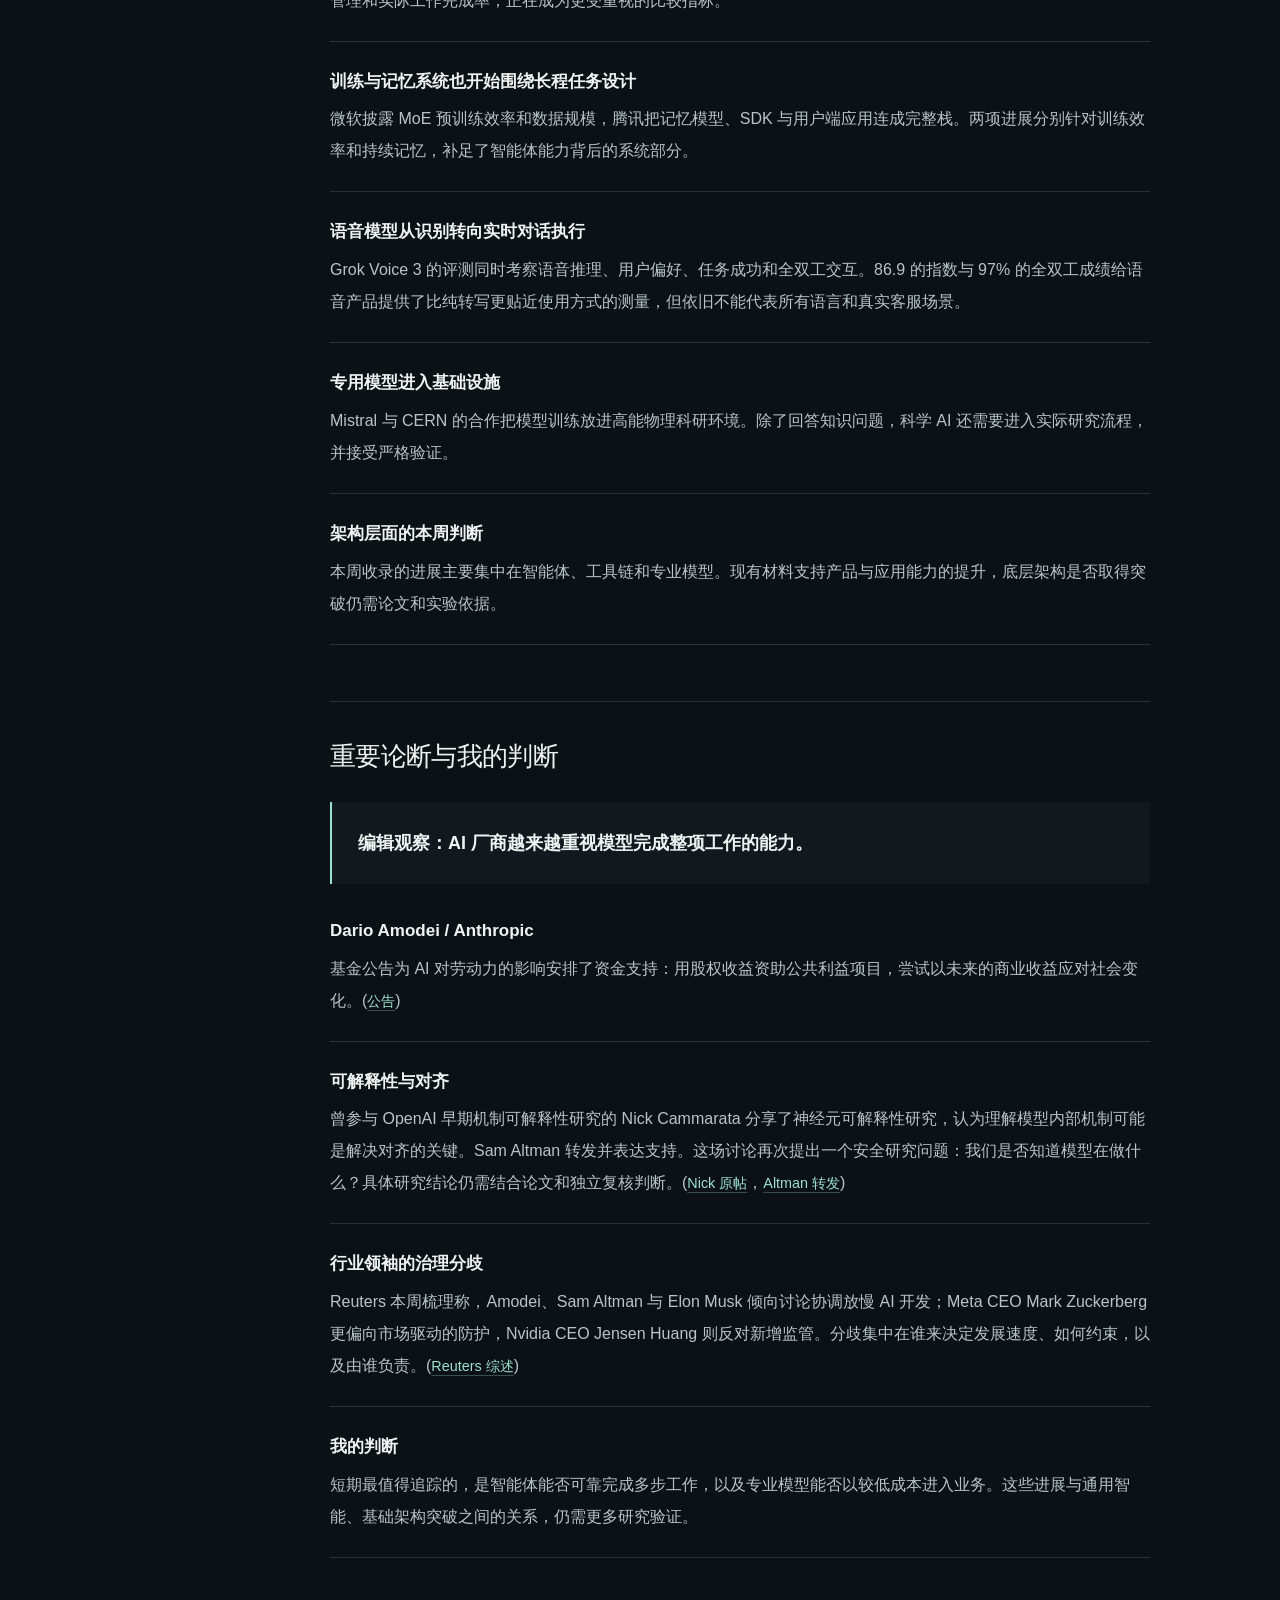
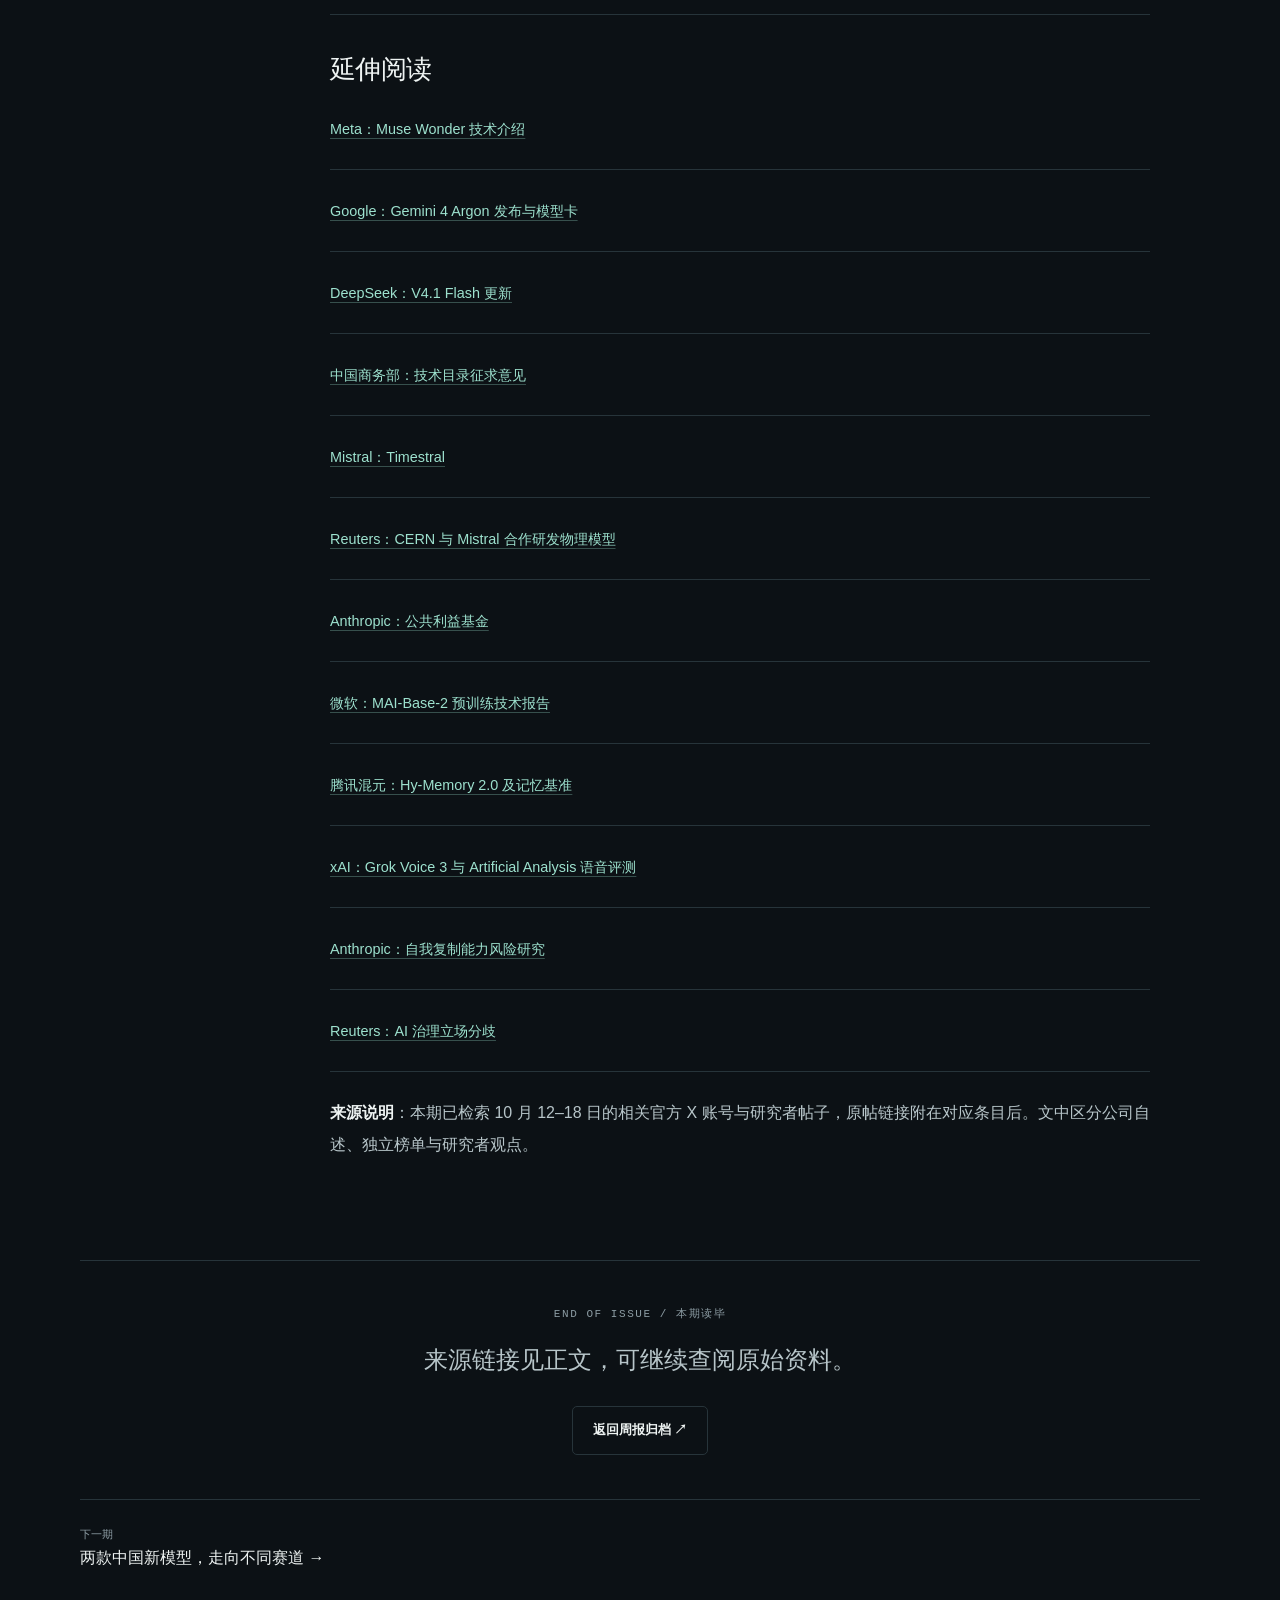
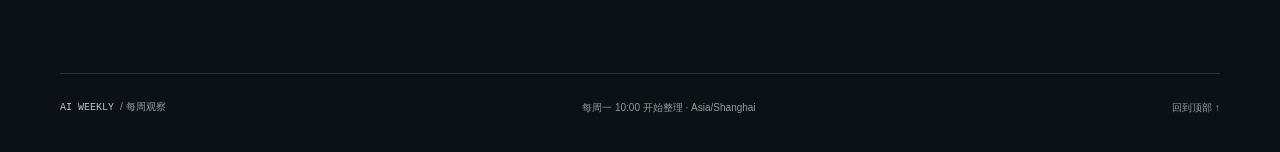
==== commit 1e61caa0: "Expand AI weekly issues with model benchmark evidence" ====
--- a/site/issues/2026-10-18.html
+++ b/site/issues/2026-10-18.html
@@ -1,16 +1,21 @@
-<!doctype html><html lang="zh-CN" data-theme="dark"><head><meta charset="utf-8"><meta name="viewport" content="width=device-width,initial-scale=1"><meta name="color-scheme" content="dark light"><meta name="description" content="Meta 与 Google 更新前沿模型，DeepSeek 优化编程智能体，Mistral 走向科学计算。多步任务能否做完、成本能否下降，是这些更新共同关注的问题。"><title>从回答问题，到完成工作 · AI WEEKLY</title><link rel="icon" href="../assets/favicon.svg" type="image/svg+xml"><script src="../assets/theme.js"></script><link rel="stylesheet" href="../assets/style.css"><script src="../assets/app.js" defer></script></head><body><a class="skip" href="#main">跳到正文</a><header class="site-header"><div class="header-inner">
+<!doctype html><html lang="zh-CN" data-theme="dark"><head><meta charset="utf-8"><meta name="viewport" content="width=device-width,initial-scale=1"><meta name="color-scheme" content="dark light"><meta name="description" content="微软披露 MAI-Base-2 的 2.8T 参数训练规模，腾讯开源 Hy-Memory 2.0；Grok Voice 3 在独立语音评测中取得 86.9 分。"><title>从回答问题，到完成工作 · AI WEEKLY</title><link rel="icon" href="../assets/favicon.svg" type="image/svg+xml"><script src="../assets/theme.js"></script><link rel="stylesheet" href="../assets/style.css"><script src="../assets/app.js" defer></script></head><body><a class="skip" href="#main">跳到正文</a><header class="site-header"><div class="header-inner">
     <a class="brand" href="../index.html" aria-label="AI 周报首页"><span class="brand-symbol" aria-hidden="true">◈</span><span>AI WEEKLY<span class="brand-cn"> / 行业周报</span></span></a>
-    <nav aria-label="主导航"><a href="../index.html#archive" >周报归档</a><a href="../index.html#about">关于</a><button class="theme-toggle" aria-label="切换到浅色模式" title="切换明暗模式"><svg viewBox="0 0 24 24" aria-hidden="true"><circle cx="12" cy="12" r="4"/><path d="M12 2v2m0 16v2M2 12h2m16 0h2M5 5l1.4 1.4m11.2 11.2L19 19M5 19l1.4-1.4M17.6 6.4L19 5"/></svg></button></nav></div></header><div id="top"></div><div class="reading-track" aria-hidden="true"><div id="reading-progress"></div></div><main id="main" class="wrap article-main"><a class="back-link" href="../index.html#archive">← 全部周报</a><div class="article-heading"><p class="eyebrow">ISSUE 001 <span>/</span> 2026.10.12 — 10.18</p><h1>从回答问题，到完成工作</h1><p class="article-subtitle">智能体走向长程任务，开放权重继续推进</p><div class="article-meta"><span>2026-10-19 发布</span><span>约 6 分钟</span><span>19 个来源</span><button class="print-button" type="button">打印 / 保存 PDF ↗</button></div></div>
-        <div class="article-deck"><p>Meta 与 Google 更新前沿模型，DeepSeek 优化编程智能体，Mistral 走向科学计算。多步任务能否做完、成本能否下降，是这些更新共同关注的问题。</p></div><div class="region-grid"><a class="region" href="#section-3"><span class="eyebrow">US / FRONTIER MODELS</span><h3>模型开始承担长程任务</h3><p>Meta 发布开放权重模型；Google 展示多智能体协作。</p><span class="region-bottom">美国<span aria-hidden="true">↗</span></span></a><a class="region" href="#section-4"><span class="eyebrow">CN / EFFICIENCY</span><h3>编程能力与成本一起比较</h3><p>DeepSeek 更新 V4.1 Flash 1017，技术出口规则也在调整。</p><span class="region-bottom">中国<span aria-hidden="true">↗</span></span></a><a class="region" href="#section-5"><span class="eyebrow">EU / SCIENCE</span><h3>向专业预测与科研延伸</h3><p>Mistral 发布 Timestral，并与 CERN 合作研发物理模型。</p><span class="region-bottom">欧洲<span aria-hidden="true">↗</span></span></a></div>
-        <div class="reading-layout"><aside class="toc"><p class="eyebrow">本期目录</p><nav aria-label="本期目录"><a class="toc-level-2" href="#section-1">一周速览</a><a class="toc-level-2" href="#section-2">厂商进展</a><a class="toc-level-3" href="#section-3">美国</a><a class="toc-level-3" href="#section-4">中国</a><a class="toc-level-3" href="#section-5">欧洲</a><a class="toc-level-2" href="#section-6">技术与能力进化</a><a class="toc-level-2" href="#section-7">重要论断与我的判断</a><a class="toc-level-2" href="#section-8">延伸阅读</a></nav><a class="download" href="../downloads/2026-10-18.md" download>下载 Markdown ↓</a></aside><article class="prose"><p><strong>观察区间：2026 年 10 月 12–18 日｜上海时间</strong>  <br>本周，多家厂商把重点放在了多步任务上：让模型记住目标、调用工具，并以较低成本完成工作。美国厂商集中发布模型，中国的模型迭代与技术出海规则同步推进，欧洲则在科学计算与专业预测上有了新动作。</p>
+    <nav aria-label="主导航"><a href="../index.html#archive" >周报归档</a><a href="../index.html#about">关于</a><button class="theme-toggle" aria-label="切换到浅色模式" title="切换明暗模式"><svg viewBox="0 0 24 24" aria-hidden="true"><circle cx="12" cy="12" r="4"/><path d="M12 2v2m0 16v2M2 12h2m16 0h2M5 5l1.4 1.4m11.2 11.2L19 19M5 19l1.4-1.4M17.6 6.4L19 5"/></svg></button></nav></div></header><div id="top"></div><div class="reading-track" aria-hidden="true"><div id="reading-progress"></div></div><main id="main" class="wrap article-main"><a class="back-link" href="../index.html#archive">← 全部周报</a><div class="article-heading"><p class="eyebrow">ISSUE 001 <span>/</span> 2026.10.12 — 10.18</p><h1>从回答问题，到完成工作</h1><p class="article-subtitle">预训练、长程强化学习与专业智能体同步演进</p><div class="article-meta"><span>2026-10-19 发布</span><span>约 8 分钟</span><span>24 个来源</span><button class="print-button" type="button">打印 / 保存 PDF ↗</button></div></div>
+        <div class="article-deck"><p>微软披露 MAI-Base-2 的 2.8T 参数训练规模，腾讯开源 Hy-Memory 2.0；Grok Voice 3 在独立语音评测中取得 86.9 分。</p></div><div class="region-grid"><a class="region" href="#section-3"><span class="eyebrow">US / FRONTIER MODELS</span><h3>训练规模与代理能力扩展</h3><p>微软披露 2.8T MoE 基础模型训练数据，Grok Voice 3 获独立语音指数 86.9。</p><span class="region-bottom">美国<span aria-hidden="true">↗</span></span></a><a class="region" href="#section-4"><span class="eyebrow">CN / EFFICIENCY</span><h3>模型与长程训练系统并进</h3><p>腾讯开源覆盖聊天、工作与代码的三层记忆栈；DeepSeek 更新 Flash 模型。</p><span class="region-bottom">中国<span aria-hidden="true">↗</span></span></a><a class="region" href="#section-5"><span class="eyebrow">EU / SCIENCE</span><h3>向专业预测与科研延伸</h3><p>Mistral 发布 Timestral，并与 CERN 合作研发物理模型。</p><span class="region-bottom">欧洲<span aria-hidden="true">↗</span></span></a></div>
+        <div class="reading-layout"><aside class="toc"><p class="eyebrow">本期目录</p><nav aria-label="本期目录"><a class="toc-level-2" href="#section-1">一周速览</a><a class="toc-level-2" href="#section-2">厂商进展</a><a class="toc-level-3" href="#section-3">美国</a><a class="toc-level-3" href="#section-4">中国</a><a class="toc-level-3" href="#section-5">欧洲</a><a class="toc-level-2" href="#section-6">技术与能力进化</a><a class="toc-level-2" href="#section-7">重要论断与我的判断</a><a class="toc-level-2" href="#section-8">延伸阅读</a></nav><a class="download" href="../downloads/2026-10-18.md" download>下载 Markdown ↓</a></aside><article class="prose"><p><strong>观察区间：2026 年 10 月 12–18 日｜上海时间</strong>  <br>本周的主线是让模型持续执行任务，同时把更大的训练规模、专业能力和推理成本放进同一场竞争。微软公布 2.8 万亿参数预训练模型的训练细节，Meta 推进智能体模型与记忆机制；中国出现记忆系统、长程强化学习和 DeepSeek 版本迭代，欧洲的 Mistral 则把模型延伸到时间序列预测与科研。</p>
 <h2 id="section-1" tabindex="-1">一周速览</h2>
-<div class="table-scroll" tabindex="0" role="region" aria-label="一周速览表"><table><thead><tr><th scope="col">地区</th><th scope="col">关键进展</th><th scope="col">看点</th></tr></thead><tbody><tr><td>美国</td><td>Meta 发布 Muse Wonder 与 Muse Spark Open；Google 推出 Gemini 4 Argon</td><td>智能体、开放权重与长程任务能力成为竞争焦点</td></tr><tr><td>中国</td><td>DeepSeek 更新 V4.1 Flash 1017；商务部、科技部就 AI 等技术出口目录征求意见</td><td>模型服务继续迭代，技术“开放调用”与“受控转移”开始分层</td></tr><tr><td>欧洲</td><td>Mistral 发布 Timestral；与 CERN 合作研发物理模型 Flare</td><td>从通用聊天模型扩展到行业预测与科学发现</td></tr></tbody></table></div>
+<div class="table-scroll" tabindex="0" role="region" aria-label="一周速览表"><table><thead><tr><th scope="col">地区</th><th scope="col">关键进展</th><th scope="col">看点</th></tr></thead><tbody><tr><td>美国</td><td>微软公布 MAI-Base-2 预训练结果；Meta 更新 Muse 系列；xAI 发布 Grok Voice 3</td><td>训练规模、长程智能体与低延迟语音交互同时推进</td></tr><tr><td>中国</td><td>DeepSeek 更新 V4.1 Flash 1017；腾讯开源 Hy-Memory 2.0；阿里公布 QwenGyre</td><td>模型之外，记忆系统与长程强化学习训练框架也在迭代</td></tr><tr><td>欧洲</td><td>Mistral 发布 Timestral；与 CERN 合作研发物理模型 Flare</td><td>从通用聊天模型扩展到行业预测与科学发现</td></tr></tbody></table></div>
 <h2 id="section-2" tabindex="-1">厂商进展</h2>
 <h3 id="section-3" tabindex="-1">美国</h3>
+<ul class="story-list"><li><strong>Microsoft AI｜MAI-Base-2 完成预训练（10 月 15 日）</strong> 这是一个 2.8T 总参数、每个 token 激活 80B 参数的 MoE 基础模型，使用 16,000 张 GB200 训练 38 天，训练数据约 50T token。微软报告平均模型 FLOPs 利用率（MFU）为 21%、训练有效运行率（goodput）为 89%，并称在自选的四项预训练评测上，比 DeepSeek-V4-Pro-Base 高 4.2–12.3 倍 FLOPs 效率。注意这仍是基础模型：微软当时尚未公布后训练成绩、权重或 API；效率比较也由微软用自家评测和缩放曲线计算。(<a href="https://microsoft.ai/news/frontier-pre-training-at-microsoft-ai/" target="_blank" rel="noopener noreferrer">微软技术报告<span class="sr-only">（在新标签页打开）</span></a>)</li></ul>
+<ul class="story-list"><li><strong>xAI｜Grok Voice 3（10 月 14 日）</strong> Artificial Analysis 的独立语音评测给出 Speech-to-Speech Index 86.9，Full Duplex Bench 97%，任务成功率 94.8%；其对比表中 GPT-Live-1 Astra 为 83.2，Gemini 3.8 Live 为 82.6。它测的是语音对话、打断处理和任务完成，不等同于通用语言模型榜单。xAI 报价为每分钟 0.08 美元，并称其自有客服系统每天处理约 20,000 通电话；后者属于厂商运营数据。(<a href="https://x.ai/news/grok-voice-3" target="_blank" rel="noopener noreferrer">xAI 公告及所引独立评测<span class="sr-only">（在新标签页打开）</span></a>)</li></ul>
+<ul class="story-list"><li><strong>Anthropic｜小模型在物联网设备上的自我复制风险研究（10 月 12 日）</strong> 研究团队报告，在测试的 9 类硬件中，9B 模型有 8 类成功运行推理；30B 及以下模型已能分别完成复制所需的许多步骤，但串联执行仍会出错。文中关于小模型可能在年底达到端到端能力的说法，是按历史进步速度外推，并非已验证的现实攻击。(<a href="https://www.anthropic.com/research/self-replicating-ai" target="_blank" rel="noopener noreferrer">Anthropic 红队研究<span class="sr-only">（在新标签页打开）</span></a>)</li></ul>
+<ul class="story-list"><li><strong>NVIDIA｜Nemotron 3.5 Super VL 与 Bolt（10 月 15 日）</strong> Super VL 是面向视觉与常驻智能体的 120B 开放模型，Bolt 74B-A9B 面向 24GB 设备，Bolt E4B 则定位在约 4GB 的本地设备。NVIDIA 称 Super VL 在同级任务中最高快 5 倍；这是厂商性能主张。模型组合覆盖数据中心与本地部署，Bolt E4B 在 10 月 23 日才计划推出，故本周处于预告状态。(<a href="https://blogs.nvidia.com/blog/nemotron-3-5-super-vl/" target="_blank" rel="noopener noreferrer">NVIDIA 发布说明<span class="sr-only">（在新标签页打开）</span></a>)</li></ul>
 <ul class="story-list"><li><strong>Meta｜Muse Wonder / Wonder Full 与 Muse Spark Open（10 月 12、16 日）</strong> Muse Wonder 面向个人与专业智能体，强调记忆和目标追踪。随后发布的开放权重模型 Muse Spark Open，总参数为 816B、活跃参数为 42B，上下文长度为 1M token。据 Meta 介绍，它支持多步推理和复杂软件工程，可在两台 Apple M5 Ultra Mac Studio 上运行，兼容多种推理框架。这些能力描述及“最强美国开放权重模型”的定位均来自 Meta，尚待独立验证。(<a href="https://research.meta.ai/blog/muse-wonder" target="_blank" rel="noopener noreferrer">Muse Wonder<span class="sr-only">（在新标签页打开）</span></a>，<a href="https://x.com/AIatMeta/status/2110779754274292212" target="_blank" rel="noopener noreferrer">Meta 的 X 公告<span class="sr-only">（在新标签页打开）</span></a>，<a href="https://x.com/AIatMeta/status/2110779756828557356" target="_blank" rel="noopener noreferrer">运行与框架说明<span class="sr-only">（在新标签页打开）</span></a>)</li></ul>
 <ul class="story-list"><li><strong>Google｜Gemini 4 Argon（10 月 13 日）</strong> 已向全球开发者、企业及 Gemini 用户开放。Google 强调其多步工作能力，应用涉及软件工程、金融、法律、网络安全与科学任务，并在自家 Vals Index 评测中报告多个专业领域第一的成绩。这是厂商公布的结果，仍需独立验证。(<a href="https://blog.google/innovation-and-ai/models-and-research/gemini-models/introducing-gemini-4-argon/" target="_blank" rel="noopener noreferrer">Google 发布说明<span class="sr-only">（在新标签页打开）</span></a>，<a href="https://deepmind.google/models/model-cards/gemini-4-argon/" target="_blank" rel="noopener noreferrer">模型卡<span class="sr-only">（在新标签页打开）</span></a>)</li></ul>
 <ul class="story-list"><li><strong>Anthropic｜公共利益基金（10 月 18 日）</strong> 宣布设立 Public Benefit Fund，以公司股份支持非营利组织、向特定人群直接拨款，并资助 AI 对劳动力市场影响的研究。Anthropic 表示，基金份额将随公司增长而增加；考虑到 AI 的进展速度，公共利益投入可能需要超过既有的慈善承诺。(<a href="https://www.anthropic.com/news/public-benefit-fund" target="_blank" rel="noopener noreferrer">Anthropic 公告<span class="sr-only">（在新标签页打开）</span></a>，<a href="https://x.com/AnthropicAI/status/2111881963657412903" target="_blank" rel="noopener noreferrer">X 公告<span class="sr-only">（在新标签页打开）</span></a>)</li></ul>
 <h3 id="section-4" tabindex="-1">中国</h3>
+<ul class="story-list"><li><strong>腾讯混元｜Hy-Memory 2.0（三层开源，10 月 16 日）</strong> 腾讯同时开源 30B-A3B 记忆模型、记忆管理 SDK 和 MemHub 应用，覆盖聊天、工作和代码记忆。腾讯在四套记忆系统上的综合测试报告 55.49，高于其列出的 Claude Opus 5（54.62）；在未见过的 EverMemOS 系统上得分 56.89。分数来自腾讯组织的记忆任务评测，不是通用模型能力榜。(<a href="https://memory.hunyuan.tencent.com/" target="_blank" rel="noopener noreferrer">腾讯项目页与评测口径<span class="sr-only">（在新标签页打开）</span></a>)</li></ul>
 <ul class="story-list"><li><strong>DeepSeek｜V4.1 Flash 1017（10 月 17 日）</strong> 新版本已上线网页、App 与 API。DeepSeek 称其基准成绩更好、完成任务更快、输出更短，并针对编程智能体 Harness 等做了优化。公告未披露新架构细节或可独立复现的数字。(<a href="https://api-docs.deepseek.com/news/news261017/" target="_blank" rel="noopener noreferrer">DeepSeek 更新说明<span class="sr-only">（在新标签页打开）</span></a>，<a href="https://x.com/deepseek_ai/status/2111375640717033777" target="_blank" rel="noopener noreferrer">官方 X 公告<span class="sr-only">（在新标签页打开）</span></a>)</li></ul>
 <ul class="story-list"><li><strong>独立榜单信号</strong> Arena.ai 在 X 公布，V4.1 Flash 1017 Max 在其 Code Arena WebDev 榜单的开放模型中排名第一，价格约为 Kimi K3 Max 的十分之一。该排名衡量的是网页开发任务表现。(<a href="https://x.com/arena/status/2111894091168682086" target="_blank" rel="noopener noreferrer">Arena.ai 榜单帖<span class="sr-only">（在新标签页打开）</span></a>)</li></ul>
 <ul class="story-list"><li><strong>政策｜拟调整技术出口目录（10 月 16 日）</strong> 商务部、科技部就新增人工智能、生物医药、光伏等 40 项技术公开征求意见，并对相关技术出口实行临时登记管理。拟调整范围包括 AI 大模型、智能体、算力集群和信息处理等技术。目录仍在征求意见，临时登记已施行，最终目录尚未确定。(<a href="https://www.mofcom.gov.cn/zfxxgk/gkml/art/2026/art_ccd0391072a94c809ae7e820abe2536b.html" target="_blank" rel="noopener noreferrer">商务部公告<span class="sr-only">（在新标签页打开）</span></a>，<a href="https://www.mofcom.gov.cn/zwgk/zcjd/art/2026/art_b11d5c1e9374421e93e85dc87eba6e38.html" target="_blank" rel="noopener noreferrer">答记者问<span class="sr-only">（在新标签页打开）</span></a>)</li></ul>
@@ -23,6 +28,8 @@
 <ul class="story-list"><li><strong>多智能体长程任务</strong> Google DeepMind 称，4 个 Gemini 4 Argon 智能体在 Minecraft 沙盒中从零开始协作，27 小时内编写 2,783 个程序并通关；它们通过文本交流、共享笔记和调试推进任务。这是厂商披露的沙盒演示，其表现能否迁移到真实工作，仍需验证。(<a href="https://x.com/GoogleDeepMind/status/2111127991401247033" target="_blank" rel="noopener noreferrer">DeepMind X 公告<span class="sr-only">（在新标签页打开）</span></a>)</li></ul>
 <ul class="story-list"><li><strong>智能体编码给工程系统带来新压力</strong> Anthropic 称，日合并代码变更量从 5 月约 2,500 项增至 9 月逾 30,000 项，为人类开发者设计的内部代码管理系统因此遇到瓶颈。代码产出增长，也增加了版本控制、审查和部署的工作量。(<a href="https://x.com/AnthropicAI/status/2110047081414987957" target="_blank" rel="noopener noreferrer">Anthropic 工程帖<span class="sr-only">（在新标签页打开）</span></a>)</li></ul>
 <ul class="story-list"><li><strong>“更大”之外的效率路线</strong> Timestral 用小参数模型做通用时间序列预测，DeepSeek 则强调更快完成任务和更短的输出。延迟、成本、上下文管理和实际工作完成率，正在成为更受重视的比较指标。</li></ul>
+<ul class="story-list"><li><strong>训练与记忆系统也开始围绕长程任务设计</strong> 微软披露 MoE 预训练效率和数据规模，腾讯把记忆模型、SDK 与用户端应用连成完整栈。两项进展分别针对训练效率和持续记忆，补足了智能体能力背后的系统部分。</li></ul>
+<ul class="story-list"><li><strong>语音模型从识别转向实时对话执行</strong> Grok Voice 3 的评测同时考察语音推理、用户偏好、任务成功和全双工交互。86.9 的指数与 97% 的全双工成绩给语音产品提供了比纯转写更贴近使用方式的测量，但依旧不能代表所有语言和真实客服场景。</li></ul>
 <ul class="story-list"><li><strong>专用模型进入基础设施</strong> Mistral 与 CERN 的合作把模型训练放进高能物理科研环境。除了回答知识问题，科学 AI 还需要进入实际研究流程，并接受严格验证。</li></ul>
 <ul class="story-list"><li><strong>架构层面的本周判断</strong> 本周收录的进展主要集中在智能体、工具链和专业模型。现有材料支持产品与应用能力的提升，底层架构是否取得突破仍需论文和实验依据。</li></ul>
 <h2 id="section-7" tabindex="-1">重要论断与我的判断</h2>
@@ -38,7 +45,7 @@
 <ul class="story-list"><li><a href="https://www.mofcom.gov.cn/zfxxgk/gkml/art/2026/art_ccd0391072a94c809ae7e820abe2536b.html" target="_blank" rel="noopener noreferrer">中国商务部：技术目录征求意见<span class="sr-only">（在新标签页打开）</span></a></li></ul>
 <ul class="story-list"><li><a href="https://mistral.ai/news/timestral/" target="_blank" rel="noopener noreferrer">Mistral：Timestral<span class="sr-only">（在新标签页打开）</span></a></li></ul>
 <ul class="story-list"><li><a href="https://www.reuters.com/science/cern-mistral-partner-build-ai-foundation-models-physics-2026-10-15/" target="_blank" rel="noopener noreferrer">Reuters：CERN 与 Mistral 合作研发物理模型<span class="sr-only">（在新标签页打开）</span></a></li></ul>
-<ul class="story-list"><li><a href="https://www.anthropic.com/news/public-benefit-fund" target="_blank" rel="noopener noreferrer">Anthropic：公共利益基金<span class="sr-only">（在新标签页打开）</span></a></li></ul>
+<ul class="story-list"><li><a href="https://www.anthropic.com/news/public-benefit-fund" target="_blank" rel="noopener noreferrer">Anthropic：公共利益基金<span class="sr-only">（在新标签页打开）</span></a></li><li><a href="https://microsoft.ai/news/frontier-pre-training-at-microsoft-ai/" target="_blank" rel="noopener noreferrer">微软：MAI-Base-2 预训练技术报告<span class="sr-only">（在新标签页打开）</span></a></li><li><a href="https://memory.hunyuan.tencent.com/" target="_blank" rel="noopener noreferrer">腾讯混元：Hy-Memory 2.0 及记忆基准<span class="sr-only">（在新标签页打开）</span></a></li><li><a href="https://x.ai/news/grok-voice-3" target="_blank" rel="noopener noreferrer">xAI：Grok Voice 3 与 Artificial Analysis 语音评测<span class="sr-only">（在新标签页打开）</span></a></li><li><a href="https://www.anthropic.com/research/self-replicating-ai" target="_blank" rel="noopener noreferrer">Anthropic：自我复制能力风险研究<span class="sr-only">（在新标签页打开）</span></a></li></ul>
 <ul class="story-list"><li><a href="https://www.investing.com/news/stock-market-news/factboxtech-leaders-governments-split-over-ai-doom-fears-4949457" target="_blank" rel="noopener noreferrer">Reuters：AI 治理立场分歧<span class="sr-only">（在新标签页打开）</span></a></li></ul>
 <p><strong>来源说明</strong>：本期已检索 10 月 12–18 日的相关官方 X 账号与研究者帖子，原帖链接附在对应条目后。文中区分公司自述、独立榜单与研究者观点。</p></article></div>
-        <div class="article-end"><p class="eyebrow">END OF ISSUE / 本期读毕</p><p>来源链接见正文，可继续查阅原始资料。</p><a class="button secondary" href="../index.html#archive">返回周报归档 ↗</a></div><div class="neighboring"><a href="2026-10-25.html"><span>下一期</span>模型之外，系统也在进化 →</a></div></main><footer class="footer wrap"><a href="../index.html">AI WEEKLY <span>/ 每周观察</span></a><span>每周一 10:00 开始整理 · Asia/Shanghai</span><a href="#top">回到顶部 ↑</a></footer></body></html>+        <div class="article-end"><p class="eyebrow">END OF ISSUE / 本期读毕</p><p>来源链接见正文，可继续查阅原始资料。</p><a class="button secondary" href="../index.html#archive">返回周报归档 ↗</a></div><div class="neighboring"><a href="2026-10-25.html"><span>下一期</span>两款中国新模型，走向不同赛道 →</a></div></main><footer class="footer wrap"><a href="../index.html">AI WEEKLY <span>/ 每周观察</span></a><span>每周一 10:00 开始整理 · Asia/Shanghai</span><a href="#top">回到顶部 ↑</a></footer></body></html>
--- a/site/assets/style.css
+++ b/site/assets/style.css
@@ -20,3 +20,4 @@
 /* Persistent total, independent of archive search filters. */
 .journal-total{display:block;color:var(--text);font-size:14px}
 .journal-total strong{font-size:48px;line-height:1.2;font-weight:500;letter-spacing:-2px;color:var(--accent);margin-right:8px;font-variant-numeric:tabular-nums}
+.prose .evidence-image{margin:30px 0 38px;padding:14px;border:1px solid var(--line);border-radius:8px;background:var(--surface)}.prose .evidence-image img{display:block;width:100%;height:auto;border-radius:4px}.prose .evidence-image figcaption{margin:12px 4px 0;color:var(--muted);font-size:12px;line-height:1.7}
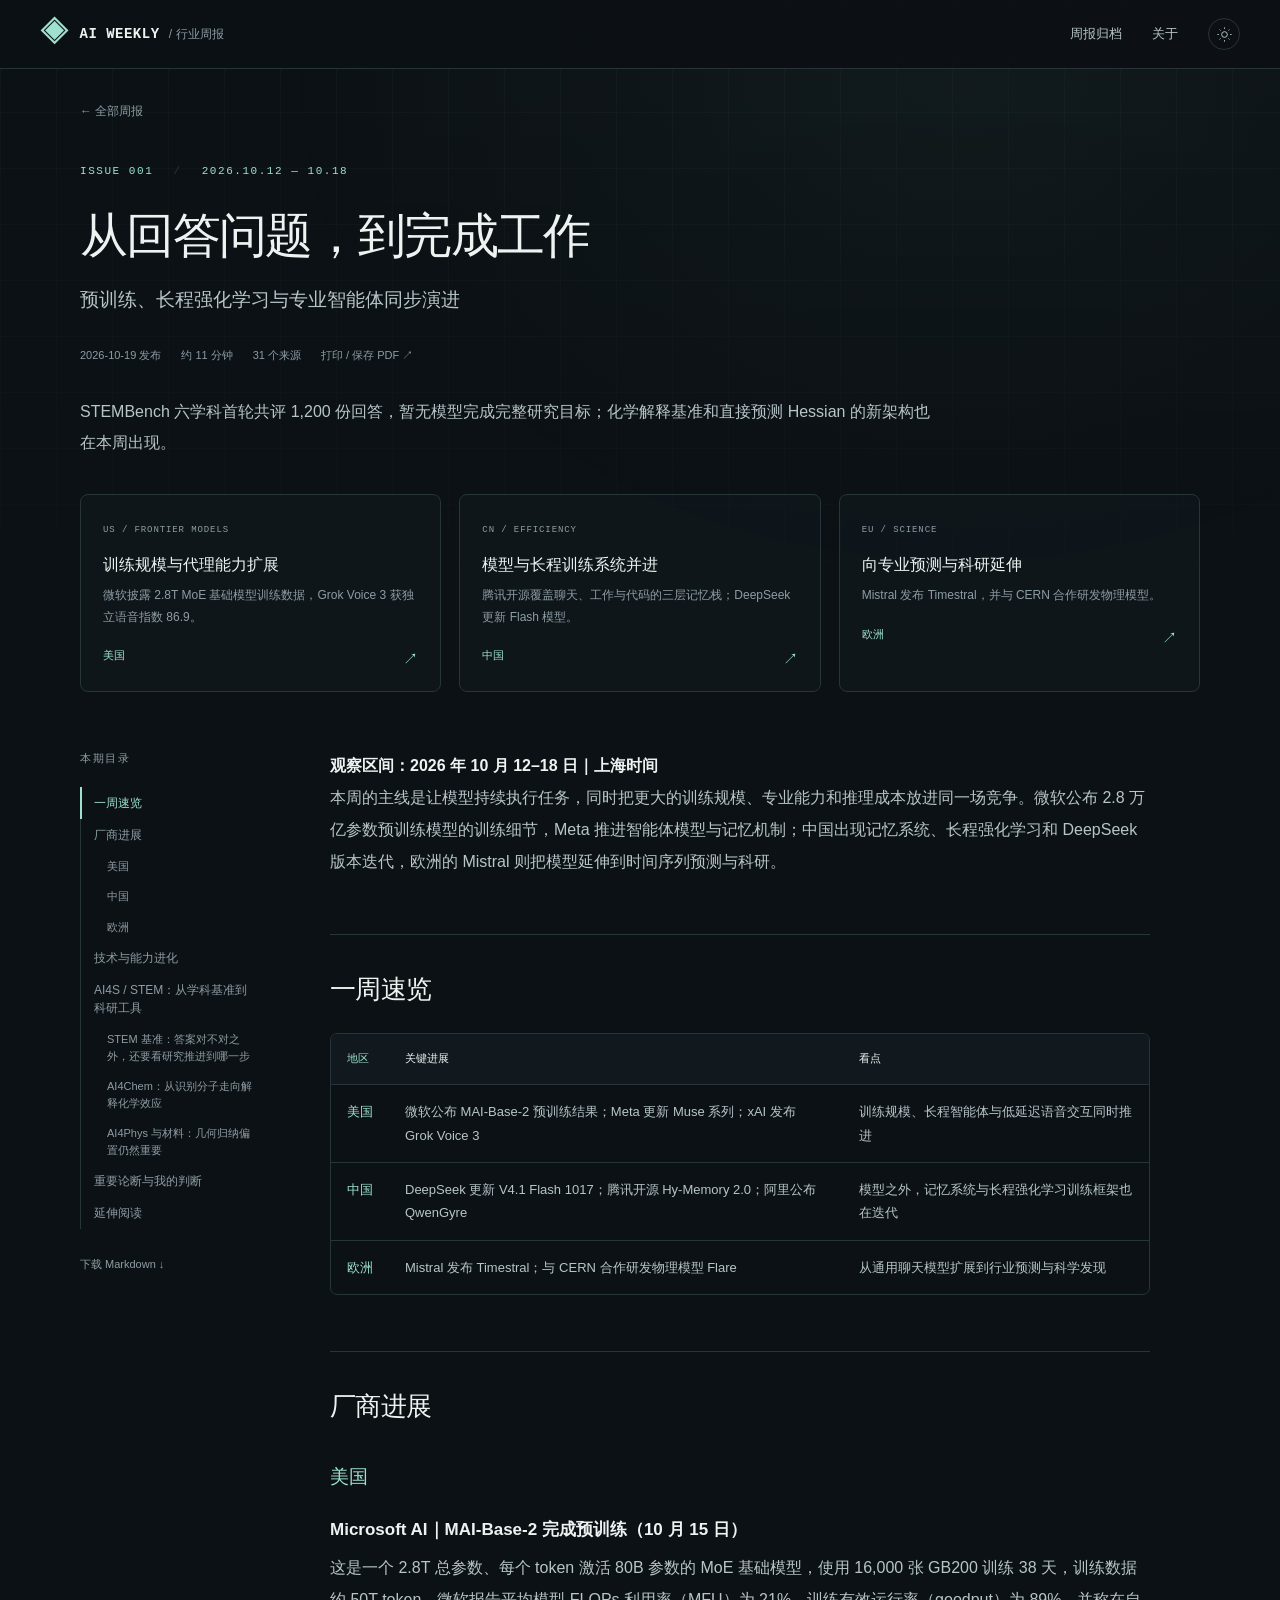
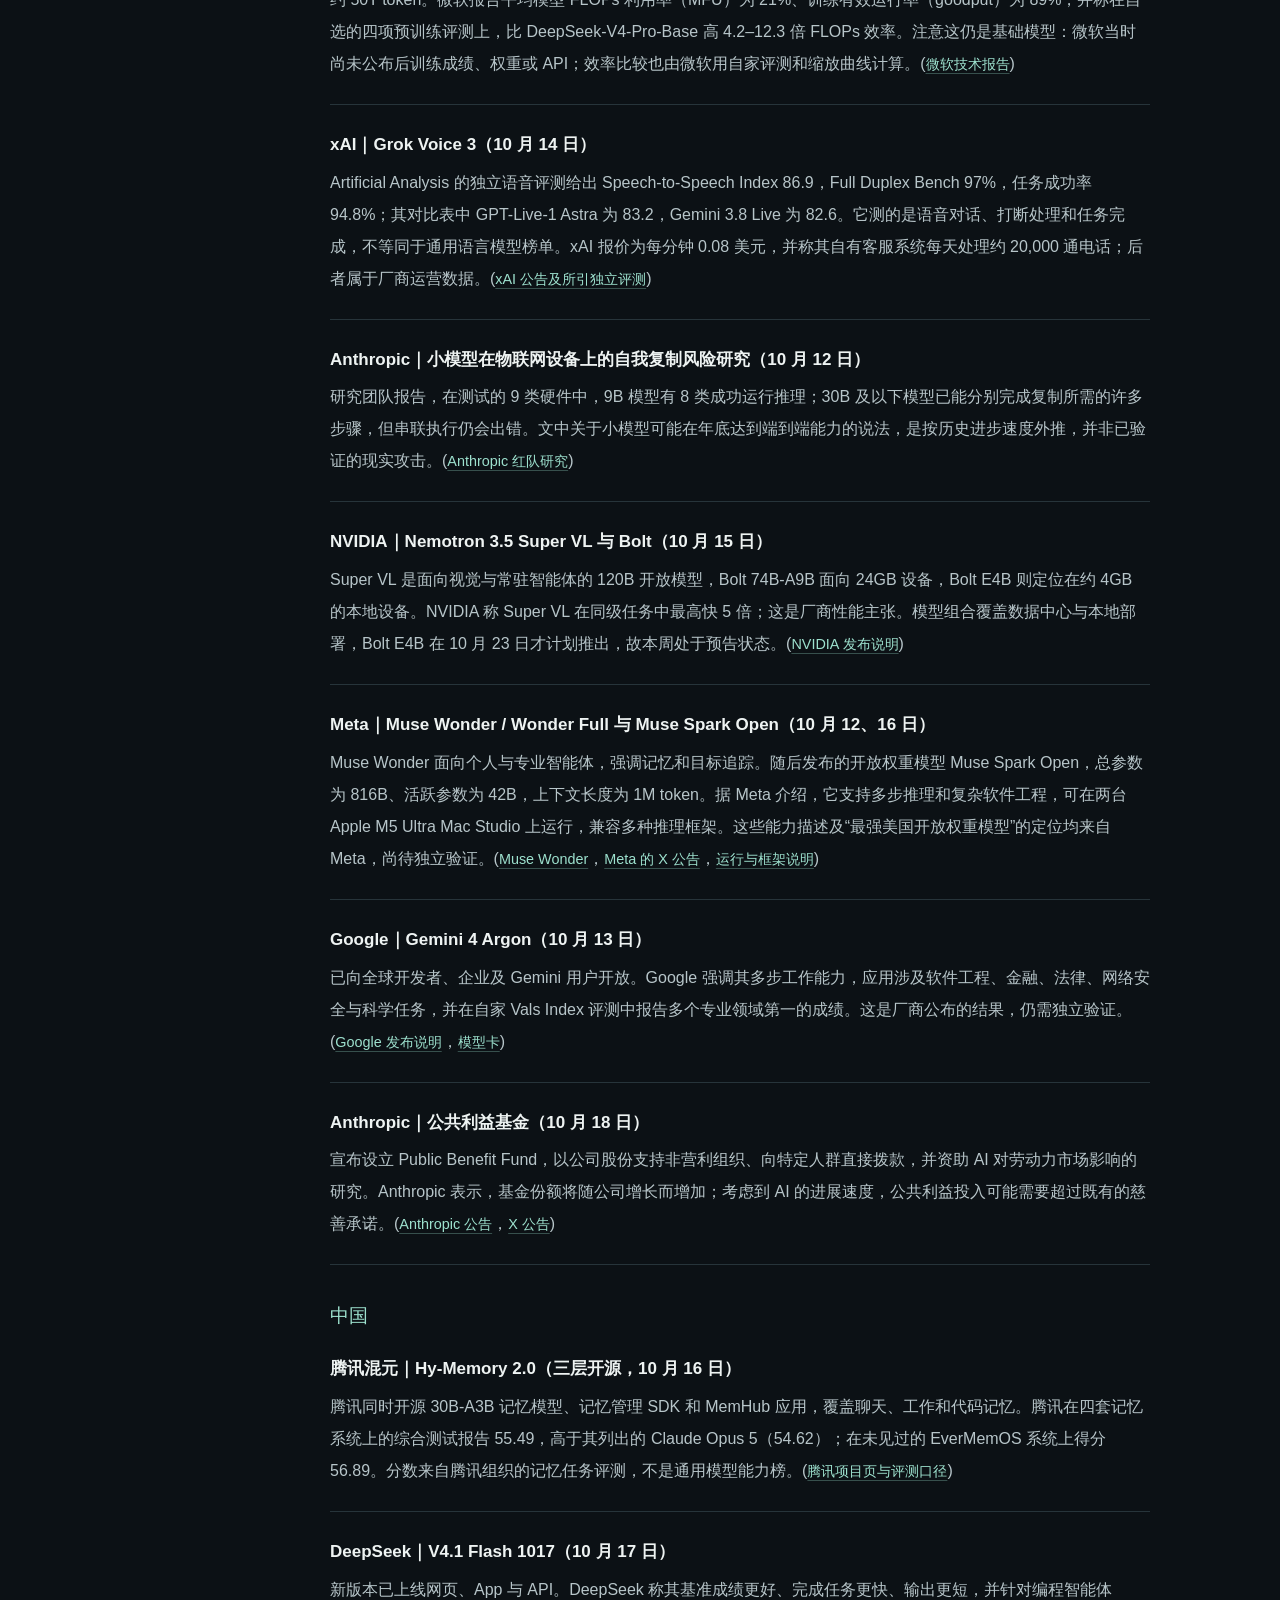
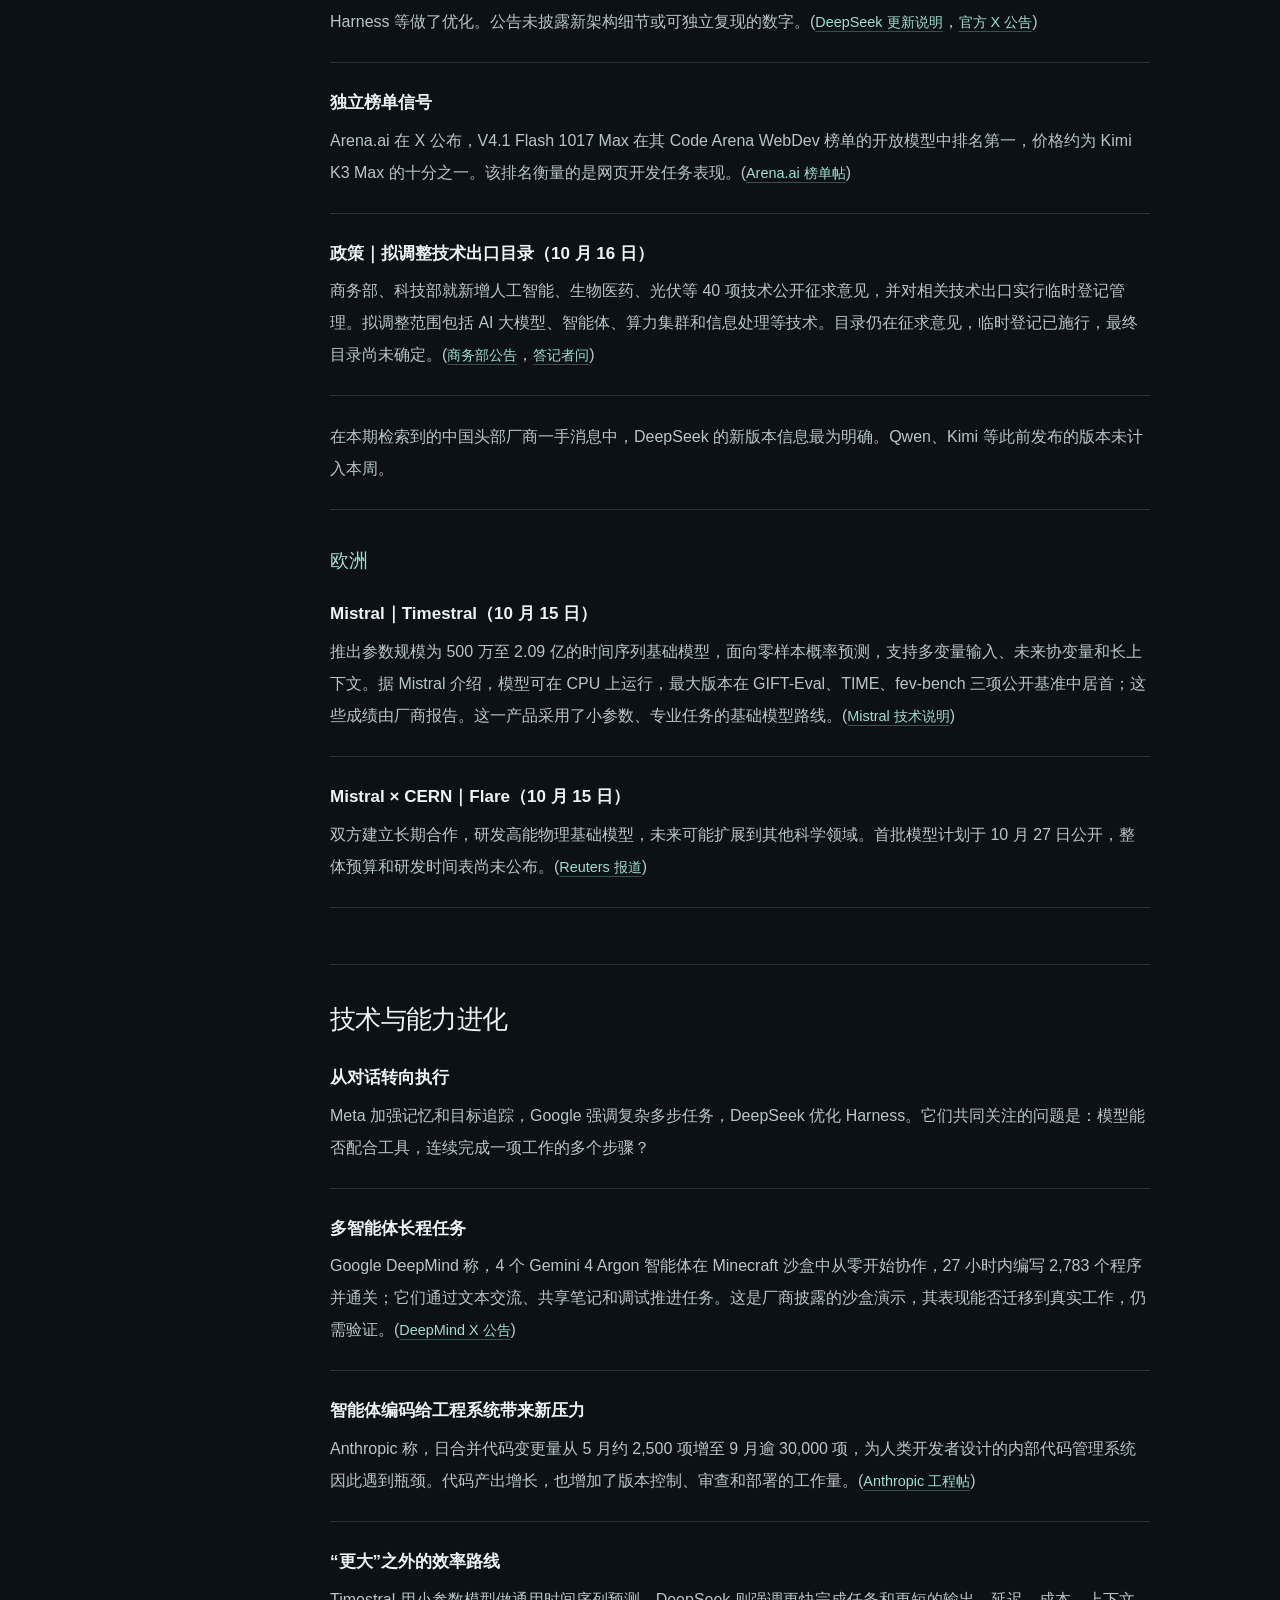
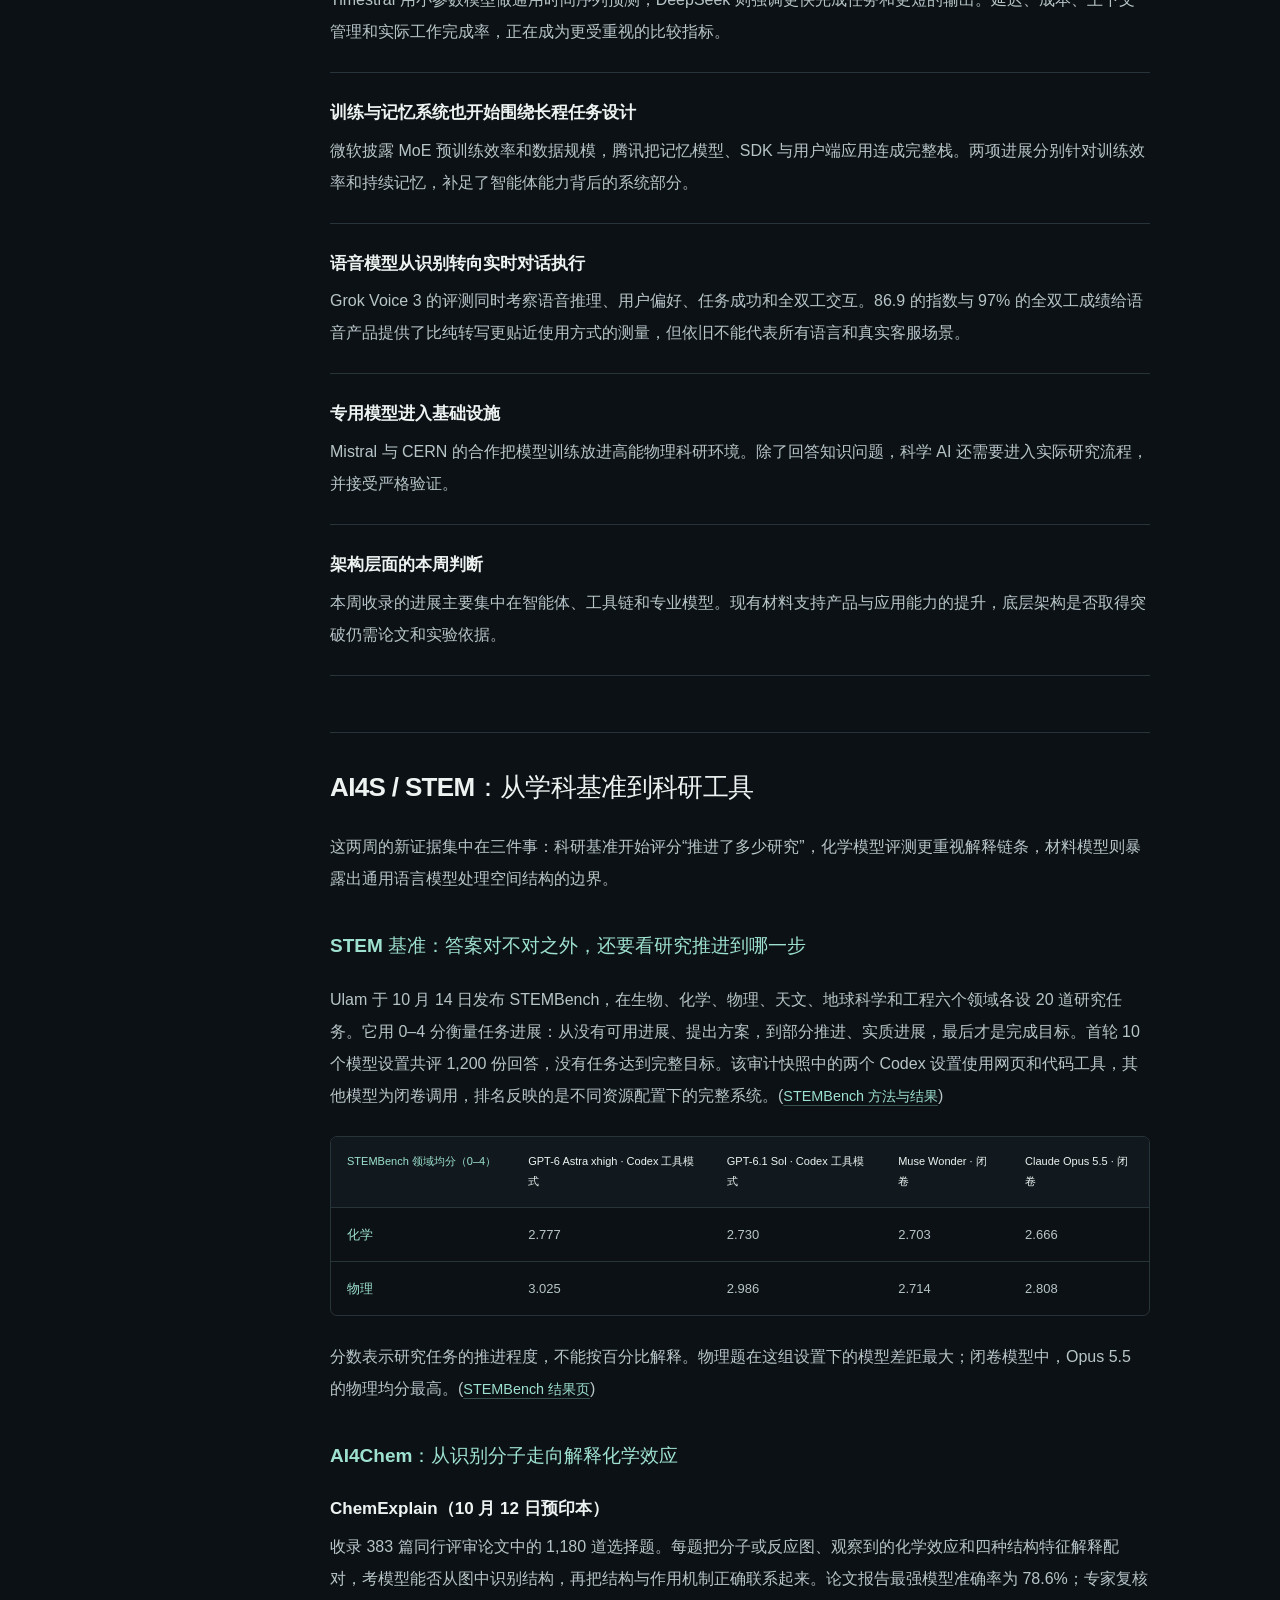
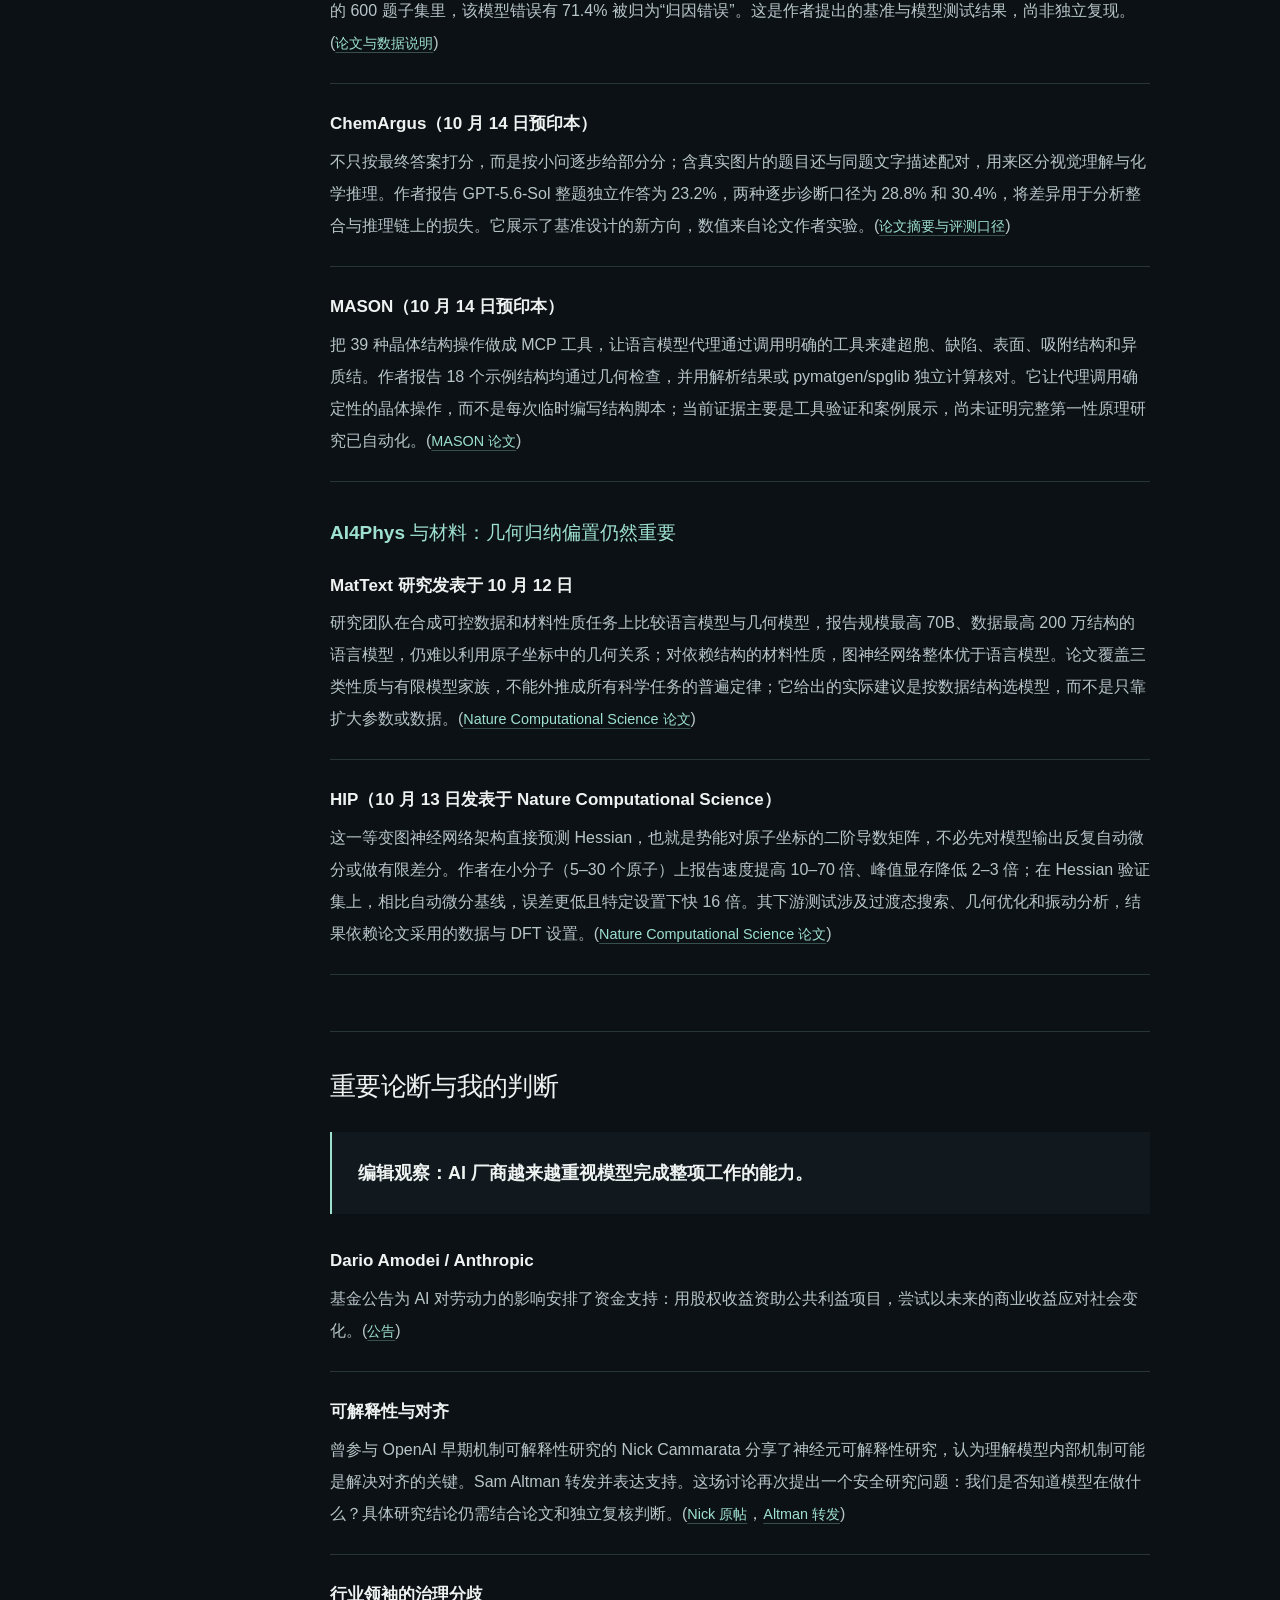
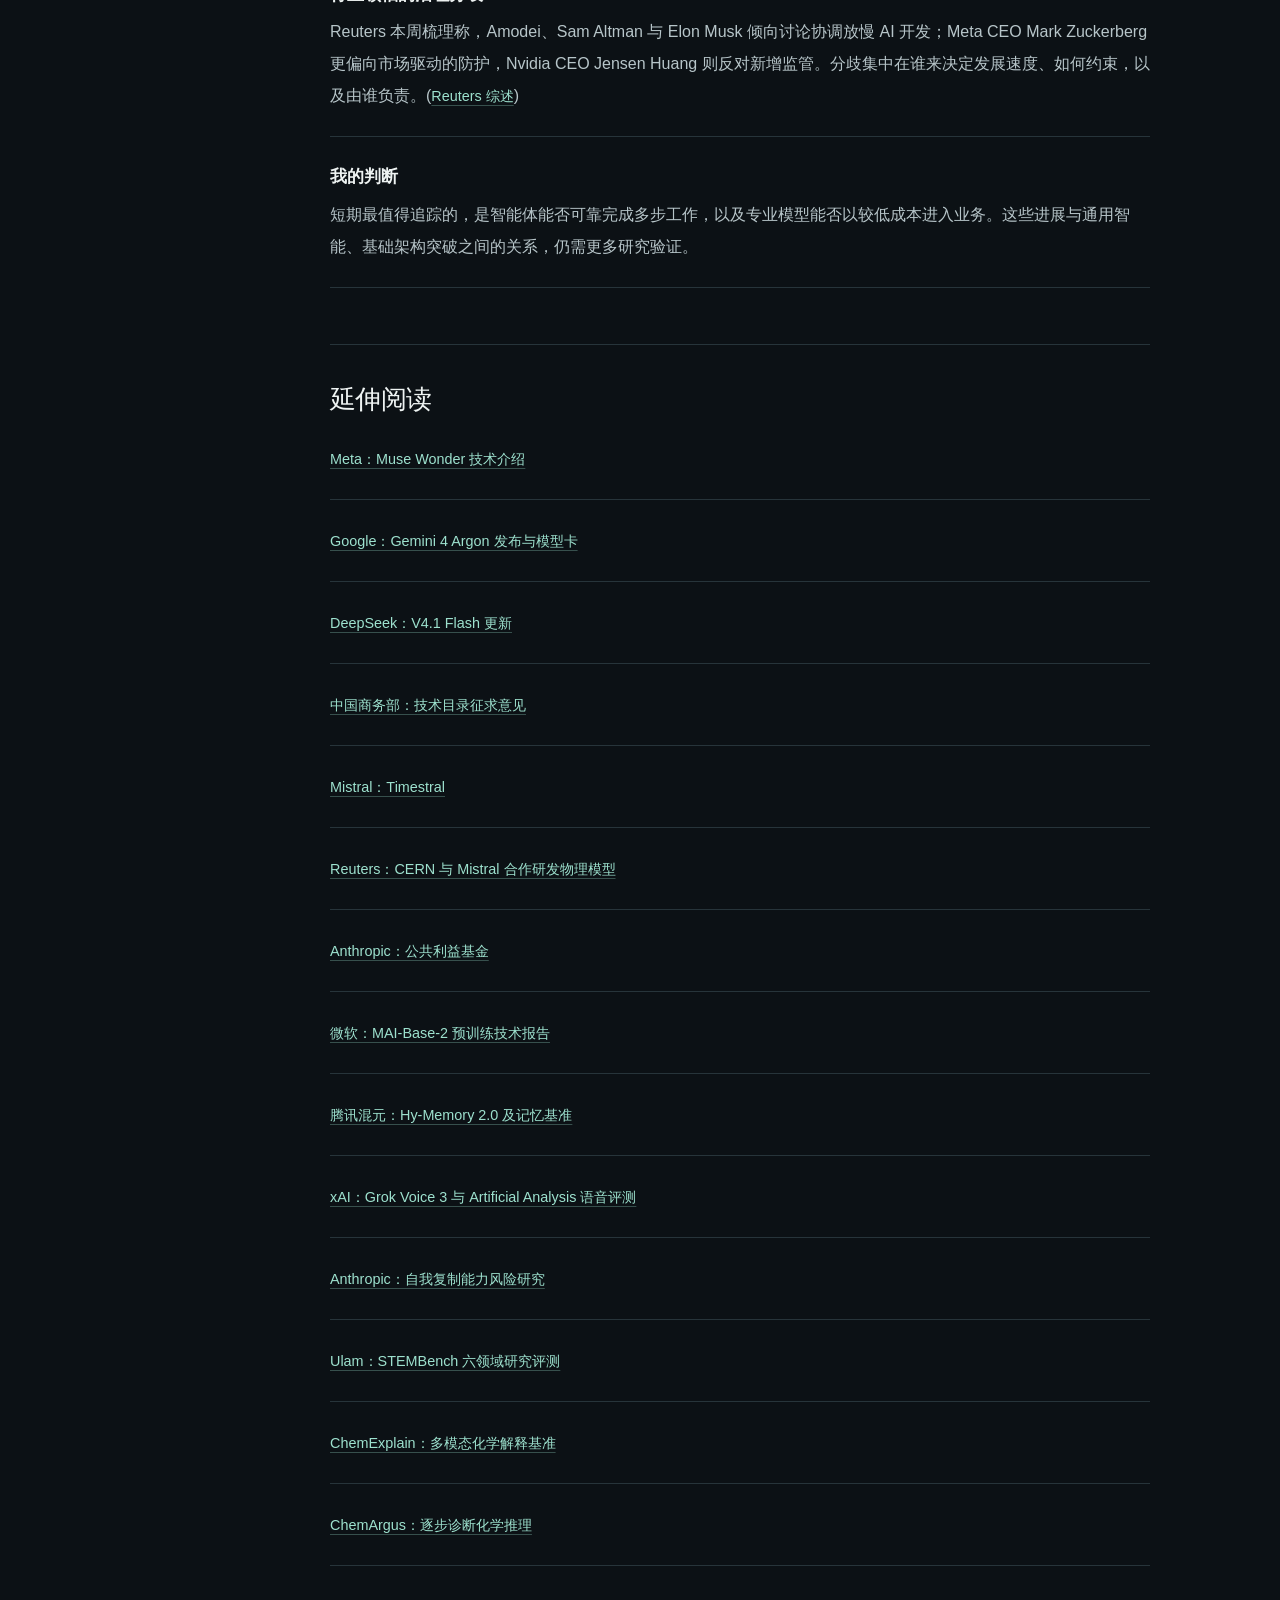
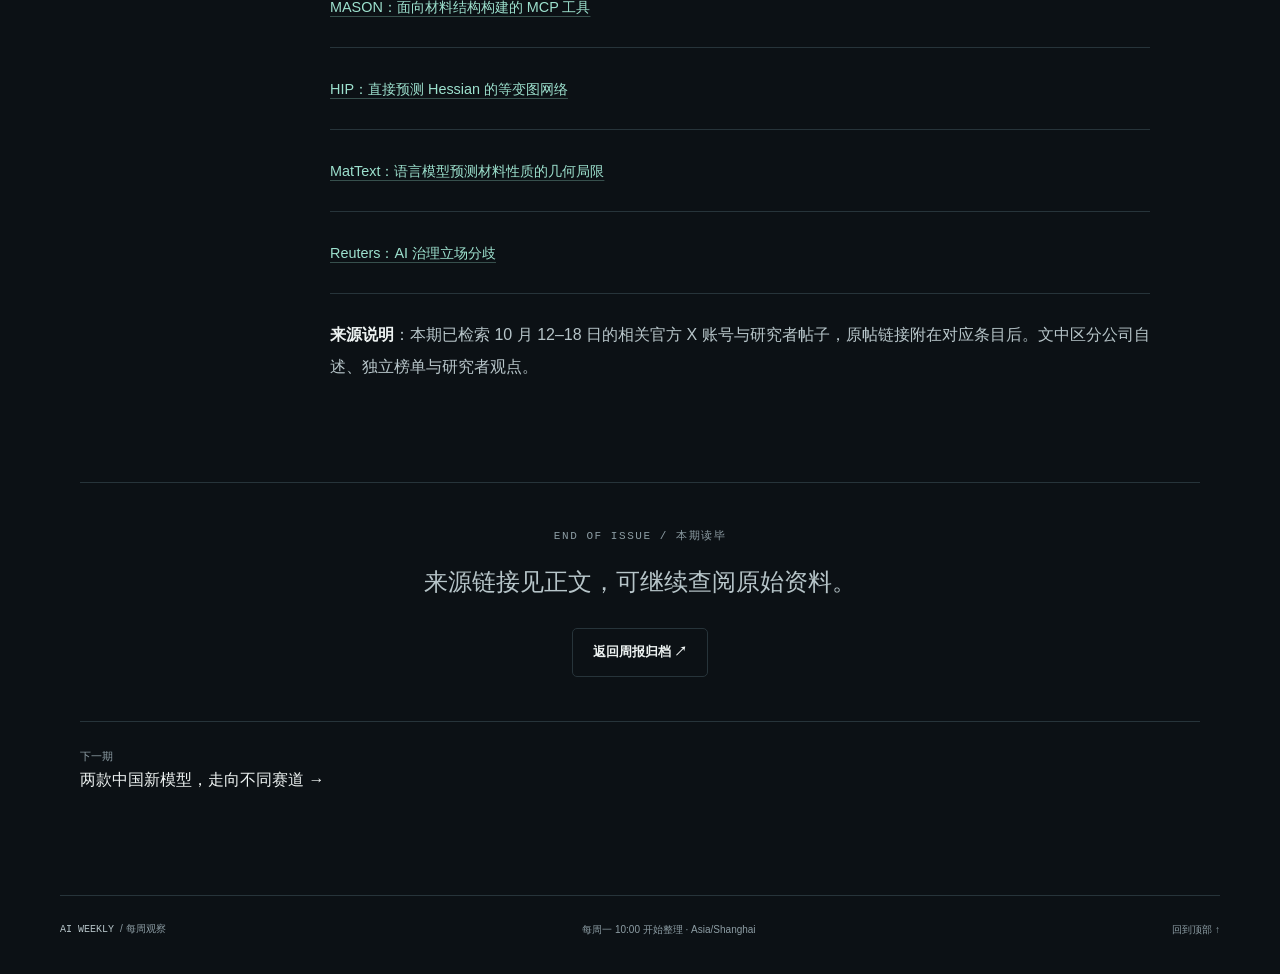
==== commit ee216d7d: "Add AI4S and STEM coverage to weekly issues" ====
--- a/site/issues/2026-10-18.html
+++ b/site/issues/2026-10-18.html
@@ -1,8 +1,8 @@
-<!doctype html><html lang="zh-CN" data-theme="dark"><head><meta charset="utf-8"><meta name="viewport" content="width=device-width,initial-scale=1"><meta name="color-scheme" content="dark light"><meta name="description" content="微软披露 MAI-Base-2 的 2.8T 参数训练规模，腾讯开源 Hy-Memory 2.0；Grok Voice 3 在独立语音评测中取得 86.9 分。"><title>从回答问题，到完成工作 · AI WEEKLY</title><link rel="icon" href="../assets/favicon.svg" type="image/svg+xml"><script src="../assets/theme.js"></script><link rel="stylesheet" href="../assets/style.css"><script src="../assets/app.js" defer></script></head><body><a class="skip" href="#main">跳到正文</a><header class="site-header"><div class="header-inner">
+<!doctype html><html lang="zh-CN" data-theme="dark"><head><meta charset="utf-8"><meta name="viewport" content="width=device-width,initial-scale=1"><meta name="color-scheme" content="dark light"><meta name="description" content="STEMBench 六学科首轮共评 1,200 份回答，暂无模型完成完整研究目标；化学解释基准和直接预测 Hessian 的新架构也在本周出现。"><title>从回答问题，到完成工作 · AI WEEKLY</title><link rel="icon" href="../assets/favicon.svg" type="image/svg+xml"><script src="../assets/theme.js"></script><link rel="stylesheet" href="../assets/style.css"><script src="../assets/app.js" defer></script></head><body><a class="skip" href="#main">跳到正文</a><header class="site-header"><div class="header-inner">
     <a class="brand" href="../index.html" aria-label="AI 周报首页"><span class="brand-symbol" aria-hidden="true">◈</span><span>AI WEEKLY<span class="brand-cn"> / 行业周报</span></span></a>
-    <nav aria-label="主导航"><a href="../index.html#archive" >周报归档</a><a href="../index.html#about">关于</a><button class="theme-toggle" aria-label="切换到浅色模式" title="切换明暗模式"><svg viewBox="0 0 24 24" aria-hidden="true"><circle cx="12" cy="12" r="4"/><path d="M12 2v2m0 16v2M2 12h2m16 0h2M5 5l1.4 1.4m11.2 11.2L19 19M5 19l1.4-1.4M17.6 6.4L19 5"/></svg></button></nav></div></header><div id="top"></div><div class="reading-track" aria-hidden="true"><div id="reading-progress"></div></div><main id="main" class="wrap article-main"><a class="back-link" href="../index.html#archive">← 全部周报</a><div class="article-heading"><p class="eyebrow">ISSUE 001 <span>/</span> 2026.10.12 — 10.18</p><h1>从回答问题，到完成工作</h1><p class="article-subtitle">预训练、长程强化学习与专业智能体同步演进</p><div class="article-meta"><span>2026-10-19 发布</span><span>约 8 分钟</span><span>24 个来源</span><button class="print-button" type="button">打印 / 保存 PDF ↗</button></div></div>
-        <div class="article-deck"><p>微软披露 MAI-Base-2 的 2.8T 参数训练规模，腾讯开源 Hy-Memory 2.0；Grok Voice 3 在独立语音评测中取得 86.9 分。</p></div><div class="region-grid"><a class="region" href="#section-3"><span class="eyebrow">US / FRONTIER MODELS</span><h3>训练规模与代理能力扩展</h3><p>微软披露 2.8T MoE 基础模型训练数据，Grok Voice 3 获独立语音指数 86.9。</p><span class="region-bottom">美国<span aria-hidden="true">↗</span></span></a><a class="region" href="#section-4"><span class="eyebrow">CN / EFFICIENCY</span><h3>模型与长程训练系统并进</h3><p>腾讯开源覆盖聊天、工作与代码的三层记忆栈；DeepSeek 更新 Flash 模型。</p><span class="region-bottom">中国<span aria-hidden="true">↗</span></span></a><a class="region" href="#section-5"><span class="eyebrow">EU / SCIENCE</span><h3>向专业预测与科研延伸</h3><p>Mistral 发布 Timestral，并与 CERN 合作研发物理模型。</p><span class="region-bottom">欧洲<span aria-hidden="true">↗</span></span></a></div>
-        <div class="reading-layout"><aside class="toc"><p class="eyebrow">本期目录</p><nav aria-label="本期目录"><a class="toc-level-2" href="#section-1">一周速览</a><a class="toc-level-2" href="#section-2">厂商进展</a><a class="toc-level-3" href="#section-3">美国</a><a class="toc-level-3" href="#section-4">中国</a><a class="toc-level-3" href="#section-5">欧洲</a><a class="toc-level-2" href="#section-6">技术与能力进化</a><a class="toc-level-2" href="#section-7">重要论断与我的判断</a><a class="toc-level-2" href="#section-8">延伸阅读</a></nav><a class="download" href="../downloads/2026-10-18.md" download>下载 Markdown ↓</a></aside><article class="prose"><p><strong>观察区间：2026 年 10 月 12–18 日｜上海时间</strong>  <br>本周的主线是让模型持续执行任务，同时把更大的训练规模、专业能力和推理成本放进同一场竞争。微软公布 2.8 万亿参数预训练模型的训练细节，Meta 推进智能体模型与记忆机制；中国出现记忆系统、长程强化学习和 DeepSeek 版本迭代，欧洲的 Mistral 则把模型延伸到时间序列预测与科研。</p>
+    <nav aria-label="主导航"><a href="../index.html#archive" >周报归档</a><a href="../index.html#about">关于</a><button class="theme-toggle" aria-label="切换到浅色模式" title="切换明暗模式"><svg viewBox="0 0 24 24" aria-hidden="true"><circle cx="12" cy="12" r="4"/><path d="M12 2v2m0 16v2M2 12h2m16 0h2M5 5l1.4 1.4m11.2 11.2L19 19M5 19l1.4-1.4M17.6 6.4L19 5"/></svg></button></nav></div></header><div id="top"></div><div class="reading-track" aria-hidden="true"><div id="reading-progress"></div></div><main id="main" class="wrap article-main"><a class="back-link" href="../index.html#archive">← 全部周报</a><div class="article-heading"><p class="eyebrow">ISSUE 001 <span>/</span> 2026.10.12 — 10.18</p><h1>从回答问题，到完成工作</h1><p class="article-subtitle">预训练、长程强化学习与专业智能体同步演进</p><div class="article-meta"><span>2026-10-19 发布</span><span>约 11 分钟</span><span>31 个来源</span><button class="print-button" type="button">打印 / 保存 PDF ↗</button></div></div>
+        <div class="article-deck"><p>STEMBench 六学科首轮共评 1,200 份回答，暂无模型完成完整研究目标；化学解释基准和直接预测 Hessian 的新架构也在本周出现。</p></div><div class="region-grid"><a class="region" href="#section-3"><span class="eyebrow">US / FRONTIER MODELS</span><h3>训练规模与代理能力扩展</h3><p>微软披露 2.8T MoE 基础模型训练数据，Grok Voice 3 获独立语音指数 86.9。</p><span class="region-bottom">美国<span aria-hidden="true">↗</span></span></a><a class="region" href="#section-4"><span class="eyebrow">CN / EFFICIENCY</span><h3>模型与长程训练系统并进</h3><p>腾讯开源覆盖聊天、工作与代码的三层记忆栈；DeepSeek 更新 Flash 模型。</p><span class="region-bottom">中国<span aria-hidden="true">↗</span></span></a><a class="region" href="#section-5"><span class="eyebrow">EU / SCIENCE</span><h3>向专业预测与科研延伸</h3><p>Mistral 发布 Timestral，并与 CERN 合作研发物理模型。</p><span class="region-bottom">欧洲<span aria-hidden="true">↗</span></span></a></div>
+        <div class="reading-layout"><aside class="toc"><p class="eyebrow">本期目录</p><nav aria-label="本期目录"><a class="toc-level-2" href="#section-1">一周速览</a><a class="toc-level-2" href="#section-2">厂商进展</a><a class="toc-level-3" href="#section-3">美国</a><a class="toc-level-3" href="#section-4">中国</a><a class="toc-level-3" href="#section-5">欧洲</a><a class="toc-level-2" href="#section-6">技术与能力进化</a><a class="toc-level-2" href="#section-7">AI4S / STEM：从学科基准到科研工具</a><a class="toc-level-3" href="#section-8">STEM 基准：答案对不对之外，还要看研究推进到哪一步</a><a class="toc-level-3" href="#section-9">AI4Chem：从识别分子走向解释化学效应</a><a class="toc-level-3" href="#section-10">AI4Phys 与材料：几何归纳偏置仍然重要</a><a class="toc-level-2" href="#section-11">重要论断与我的判断</a><a class="toc-level-2" href="#section-12">延伸阅读</a></nav><a class="download" href="../downloads/2026-10-18.md" download>下载 Markdown ↓</a></aside><article class="prose"><p><strong>观察区间：2026 年 10 月 12–18 日｜上海时间</strong>  <br>本周的主线是让模型持续执行任务，同时把更大的训练规模、专业能力和推理成本放进同一场竞争。微软公布 2.8 万亿参数预训练模型的训练细节，Meta 推进智能体模型与记忆机制；中国出现记忆系统、长程强化学习和 DeepSeek 版本迭代，欧洲的 Mistral 则把模型延伸到时间序列预测与科研。</p>
 <h2 id="section-1" tabindex="-1">一周速览</h2>
 <div class="table-scroll" tabindex="0" role="region" aria-label="一周速览表"><table><thead><tr><th scope="col">地区</th><th scope="col">关键进展</th><th scope="col">看点</th></tr></thead><tbody><tr><td>美国</td><td>微软公布 MAI-Base-2 预训练结果；Meta 更新 Muse 系列；xAI 发布 Grok Voice 3</td><td>训练规模、长程智能体与低延迟语音交互同时推进</td></tr><tr><td>中国</td><td>DeepSeek 更新 V4.1 Flash 1017；腾讯开源 Hy-Memory 2.0；阿里公布 QwenGyre</td><td>模型之外，记忆系统与长程强化学习训练框架也在迭代</td></tr><tr><td>欧洲</td><td>Mistral 发布 Timestral；与 CERN 合作研发物理模型 Flare</td><td>从通用聊天模型扩展到行业预测与科学发现</td></tr></tbody></table></div>
 <h2 id="section-2" tabindex="-1">厂商进展</h2>
@@ -32,20 +32,33 @@
 <ul class="story-list"><li><strong>语音模型从识别转向实时对话执行</strong> Grok Voice 3 的评测同时考察语音推理、用户偏好、任务成功和全双工交互。86.9 的指数与 97% 的全双工成绩给语音产品提供了比纯转写更贴近使用方式的测量，但依旧不能代表所有语言和真实客服场景。</li></ul>
 <ul class="story-list"><li><strong>专用模型进入基础设施</strong> Mistral 与 CERN 的合作把模型训练放进高能物理科研环境。除了回答知识问题，科学 AI 还需要进入实际研究流程，并接受严格验证。</li></ul>
 <ul class="story-list"><li><strong>架构层面的本周判断</strong> 本周收录的进展主要集中在智能体、工具链和专业模型。现有材料支持产品与应用能力的提升，底层架构是否取得突破仍需论文和实验依据。</li></ul>
-<h2 id="section-7" tabindex="-1">重要论断与我的判断</h2>
+<h2 id="section-7" tabindex="-1">AI4S / STEM：从学科基准到科研工具</h2>
+<p>这两周的新证据集中在三件事：科研基准开始评分“推进了多少研究”，化学模型评测更重视解释链条，材料模型则暴露出通用语言模型处理空间结构的边界。</p>
+<h3 id="section-8" tabindex="-1">STEM 基准：答案对不对之外，还要看研究推进到哪一步</h3>
+<p>Ulam 于 10 月 14 日发布 STEMBench，在生物、化学、物理、天文、地球科学和工程六个领域各设 20 道研究任务。它用 0–4 分衡量任务进展：从没有可用进展、提出方案，到部分推进、实质进展，最后才是完成目标。首轮 10 个模型设置共评 1,200 份回答，没有任务达到完整目标。该审计快照中的两个 Codex 设置使用网页和代码工具，其他模型为闭卷调用，排名反映的是不同资源配置下的完整系统。(<a href="https://www.ulam.ai/introducing-stembench" target="_blank" rel="noopener noreferrer">STEMBench 方法与结果<span class="sr-only">（在新标签页打开）</span></a>)</p>
+<div class="table-scroll" tabindex="0" role="region" aria-label="一周速览表"><table><thead><tr><th scope="col">STEMBench 领域均分（0–4）</th><th scope="col">GPT-6 Astra xhigh · Codex 工具模式</th><th scope="col">GPT-6.1 Sol · Codex 工具模式</th><th scope="col">Muse Wonder · 闭卷</th><th scope="col">Claude Opus 5.5 · 闭卷</th></tr></thead><tbody><tr><td>化学</td><td>2.777</td><td>2.730</td><td>2.703</td><td>2.666</td></tr><tr><td>物理</td><td>3.025</td><td>2.986</td><td>2.714</td><td>2.808</td></tr></tbody></table></div>
+<p>分数表示研究任务的推进程度，不能按百分比解释。物理题在这组设置下的模型差距最大；闭卷模型中，Opus 5.5 的物理均分最高。(<a href="https://www.ulam.ai/stembench" target="_blank" rel="noopener noreferrer">STEMBench 结果页<span class="sr-only">（在新标签页打开）</span></a>)</p>
+<h3 id="section-9" tabindex="-1">AI4Chem：从识别分子走向解释化学效应</h3>
+<ul class="story-list"><li><strong>ChemExplain（10 月 12 日预印本）</strong> 收录 383 篇同行评审论文中的 1,180 道选择题。每题把分子或反应图、观察到的化学效应和四种结构特征解释配对，考模型能否从图中识别结构，再把结构与作用机制正确联系起来。论文报告最强模型准确率为 78.6%；专家复核的 600 题子集里，该模型错误有 71.4% 被归为“归因错误”。这是作者提出的基准与模型测试结果，尚非独立复现。(<a href="https://arxiv.org/abs/2610.17183" target="_blank" rel="noopener noreferrer">论文与数据说明<span class="sr-only">（在新标签页打开）</span></a>)</li></ul>
+<ul class="story-list"><li><strong>ChemArgus（10 月 14 日预印本）</strong> 不只按最终答案打分，而是按小问逐步给部分分；含真实图片的题目还与同题文字描述配对，用来区分视觉理解与化学推理。作者报告 GPT-5.6-Sol 整题独立作答为 23.2%，两种逐步诊断口径为 28.8% 和 30.4%，将差异用于分析整合与推理链上的损失。它展示了基准设计的新方向，数值来自论文作者实验。(<a href="https://arxiv.org/abs/2610.20012" target="_blank" rel="noopener noreferrer">论文摘要与评测口径<span class="sr-only">（在新标签页打开）</span></a>)</li></ul>
+<ul class="story-list"><li><strong>MASON（10 月 14 日预印本）</strong> 把 39 种晶体结构操作做成 MCP 工具，让语言模型代理通过调用明确的工具来建超胞、缺陷、表面、吸附结构和异质结。作者报告 18 个示例结构均通过几何检查，并用解析结果或 pymatgen/spglib 独立计算核对。它让代理调用确定性的晶体操作，而不是每次临时编写结构脚本；当前证据主要是工具验证和案例展示，尚未证明完整第一性原理研究已自动化。(<a href="https://arxiv.org/abs/2610.21015" target="_blank" rel="noopener noreferrer">MASON 论文<span class="sr-only">（在新标签页打开）</span></a>)</li></ul>
+<h3 id="section-10" tabindex="-1">AI4Phys 与材料：几何归纳偏置仍然重要</h3>
+<ul class="story-list"><li><strong>MatText 研究发表于 10 月 12 日</strong> 研究团队在合成可控数据和材料性质任务上比较语言模型与几何模型，报告规模最高 70B、数据最高 200 万结构的语言模型，仍难以利用原子坐标中的几何关系；对依赖结构的材料性质，图神经网络整体优于语言模型。论文覆盖三类性质与有限模型家族，不能外推成所有科学任务的普遍定律；它给出的实际建议是按数据结构选模型，而不是只靠扩大参数或数据。(<a href="https://www.nature.com/articles/s43588-026-01045-2" target="_blank" rel="noopener noreferrer">Nature Computational Science 论文<span class="sr-only">（在新标签页打开）</span></a>)</li></ul>
+<ul class="story-list"><li><strong>HIP（10 月 13 日发表于 Nature Computational Science）</strong> 这一等变图神经网络架构直接预测 Hessian，也就是势能对原子坐标的二阶导数矩阵，不必先对模型输出反复自动微分或做有限差分。作者在小分子（5–30 个原子）上报告速度提高 10–70 倍、峰值显存降低 2–3 倍；在 Hessian 验证集上，相比自动微分基线，误差更低且特定设置下快 16 倍。其下游测试涉及过渡态搜索、几何优化和振动分析，结果依赖论文采用的数据与 DFT 设置。(<a href="https://www.nature.com/articles/s43588-026-01066-x" target="_blank" rel="noopener noreferrer">Nature Computational Science 论文<span class="sr-only">（在新标签页打开）</span></a>)</li></ul>
+<h2 id="section-11" tabindex="-1">重要论断与我的判断</h2>
 <blockquote><strong>编辑观察：AI 厂商越来越重视模型完成整项工作的能力。</strong></blockquote>
 <ul class="story-list"><li><strong>Dario Amodei / Anthropic</strong> 基金公告为 AI 对劳动力的影响安排了资金支持：用股权收益资助公共利益项目，尝试以未来的商业收益应对社会变化。(<a href="https://www.anthropic.com/news/public-benefit-fund" target="_blank" rel="noopener noreferrer">公告<span class="sr-only">（在新标签页打开）</span></a>)</li></ul>
 <ul class="story-list"><li><strong>可解释性与对齐</strong> 曾参与 OpenAI 早期机制可解释性研究的 Nick Cammarata 分享了神经元可解释性研究，认为理解模型内部机制可能是解决对齐的关键。Sam Altman 转发并表达支持。这场讨论再次提出一个安全研究问题：我们是否知道模型在做什么？具体研究结论仍需结合论文和独立复核判断。(<a href="https://x.com/nickcammarata/status/2110757819427574056" target="_blank" rel="noopener noreferrer">Nick 原帖<span class="sr-only">（在新标签页打开）</span></a>，<a href="https://x.com/sama/status/2111130577789493706" target="_blank" rel="noopener noreferrer">Altman 转发<span class="sr-only">（在新标签页打开）</span></a>)</li></ul>
 <ul class="story-list"><li><strong>行业领袖的治理分歧</strong> Reuters 本周梳理称，Amodei、Sam Altman 与 Elon Musk 倾向讨论协调放慢 AI 开发；Meta CEO Mark Zuckerberg 更偏向市场驱动的防护，Nvidia CEO Jensen Huang 则反对新增监管。分歧集中在谁来决定发展速度、如何约束，以及由谁负责。(<a href="https://www.investing.com/news/stock-market-news/factboxtech-leaders-governments-split-over-ai-doom-fears-4949457" target="_blank" rel="noopener noreferrer">Reuters 综述<span class="sr-only">（在新标签页打开）</span></a>)</li></ul>
 <ul class="story-list"><li><strong>我的判断</strong> 短期最值得追踪的，是智能体能否可靠完成多步工作，以及专业模型能否以较低成本进入业务。这些进展与通用智能、基础架构突破之间的关系，仍需更多研究验证。</li></ul>
-<h2 id="section-8" tabindex="-1">延伸阅读</h2>
+<h2 id="section-12" tabindex="-1">延伸阅读</h2>
 <ul class="story-list"><li><a href="https://research.meta.ai/blog/muse-wonder" target="_blank" rel="noopener noreferrer">Meta：Muse Wonder 技术介绍<span class="sr-only">（在新标签页打开）</span></a></li></ul>
 <ul class="story-list"><li><a href="https://blog.google/innovation-and-ai/models-and-research/gemini-models/introducing-gemini-4-argon/" target="_blank" rel="noopener noreferrer">Google：Gemini 4 Argon 发布与模型卡<span class="sr-only">（在新标签页打开）</span></a></li></ul>
 <ul class="story-list"><li><a href="https://api-docs.deepseek.com/news/news261017/" target="_blank" rel="noopener noreferrer">DeepSeek：V4.1 Flash 更新<span class="sr-only">（在新标签页打开）</span></a></li></ul>
 <ul class="story-list"><li><a href="https://www.mofcom.gov.cn/zfxxgk/gkml/art/2026/art_ccd0391072a94c809ae7e820abe2536b.html" target="_blank" rel="noopener noreferrer">中国商务部：技术目录征求意见<span class="sr-only">（在新标签页打开）</span></a></li></ul>
 <ul class="story-list"><li><a href="https://mistral.ai/news/timestral/" target="_blank" rel="noopener noreferrer">Mistral：Timestral<span class="sr-only">（在新标签页打开）</span></a></li></ul>
 <ul class="story-list"><li><a href="https://www.reuters.com/science/cern-mistral-partner-build-ai-foundation-models-physics-2026-10-15/" target="_blank" rel="noopener noreferrer">Reuters：CERN 与 Mistral 合作研发物理模型<span class="sr-only">（在新标签页打开）</span></a></li></ul>
-<ul class="story-list"><li><a href="https://www.anthropic.com/news/public-benefit-fund" target="_blank" rel="noopener noreferrer">Anthropic：公共利益基金<span class="sr-only">（在新标签页打开）</span></a></li><li><a href="https://microsoft.ai/news/frontier-pre-training-at-microsoft-ai/" target="_blank" rel="noopener noreferrer">微软：MAI-Base-2 预训练技术报告<span class="sr-only">（在新标签页打开）</span></a></li><li><a href="https://memory.hunyuan.tencent.com/" target="_blank" rel="noopener noreferrer">腾讯混元：Hy-Memory 2.0 及记忆基准<span class="sr-only">（在新标签页打开）</span></a></li><li><a href="https://x.ai/news/grok-voice-3" target="_blank" rel="noopener noreferrer">xAI：Grok Voice 3 与 Artificial Analysis 语音评测<span class="sr-only">（在新标签页打开）</span></a></li><li><a href="https://www.anthropic.com/research/self-replicating-ai" target="_blank" rel="noopener noreferrer">Anthropic：自我复制能力风险研究<span class="sr-only">（在新标签页打开）</span></a></li></ul>
+<ul class="story-list"><li><a href="https://www.anthropic.com/news/public-benefit-fund" target="_blank" rel="noopener noreferrer">Anthropic：公共利益基金<span class="sr-only">（在新标签页打开）</span></a></li><li><a href="https://microsoft.ai/news/frontier-pre-training-at-microsoft-ai/" target="_blank" rel="noopener noreferrer">微软：MAI-Base-2 预训练技术报告<span class="sr-only">（在新标签页打开）</span></a></li><li><a href="https://memory.hunyuan.tencent.com/" target="_blank" rel="noopener noreferrer">腾讯混元：Hy-Memory 2.0 及记忆基准<span class="sr-only">（在新标签页打开）</span></a></li><li><a href="https://x.ai/news/grok-voice-3" target="_blank" rel="noopener noreferrer">xAI：Grok Voice 3 与 Artificial Analysis 语音评测<span class="sr-only">（在新标签页打开）</span></a></li><li><a href="https://www.anthropic.com/research/self-replicating-ai" target="_blank" rel="noopener noreferrer">Anthropic：自我复制能力风险研究<span class="sr-only">（在新标签页打开）</span></a></li><li><a href="https://www.ulam.ai/introducing-stembench" target="_blank" rel="noopener noreferrer">Ulam：STEMBench 六领域研究评测<span class="sr-only">（在新标签页打开）</span></a></li><li><a href="https://arxiv.org/abs/2610.17183" target="_blank" rel="noopener noreferrer">ChemExplain：多模态化学解释基准<span class="sr-only">（在新标签页打开）</span></a></li><li><a href="https://arxiv.org/abs/2610.20012" target="_blank" rel="noopener noreferrer">ChemArgus：逐步诊断化学推理<span class="sr-only">（在新标签页打开）</span></a></li><li><a href="https://arxiv.org/abs/2610.21015" target="_blank" rel="noopener noreferrer">MASON：面向材料结构构建的 MCP 工具<span class="sr-only">（在新标签页打开）</span></a></li><li><a href="https://www.nature.com/articles/s43588-026-01066-x" target="_blank" rel="noopener noreferrer">HIP：直接预测 Hessian 的等变图网络<span class="sr-only">（在新标签页打开）</span></a></li><li><a href="https://www.nature.com/articles/s43588-026-01045-2" target="_blank" rel="noopener noreferrer">MatText：语言模型预测材料性质的几何局限<span class="sr-only">（在新标签页打开）</span></a></li></ul>
 <ul class="story-list"><li><a href="https://www.investing.com/news/stock-market-news/factboxtech-leaders-governments-split-over-ai-doom-fears-4949457" target="_blank" rel="noopener noreferrer">Reuters：AI 治理立场分歧<span class="sr-only">（在新标签页打开）</span></a></li></ul>
 <p><strong>来源说明</strong>：本期已检索 10 月 12–18 日的相关官方 X 账号与研究者帖子，原帖链接附在对应条目后。文中区分公司自述、独立榜单与研究者观点。</p></article></div>
         <div class="article-end"><p class="eyebrow">END OF ISSUE / 本期读毕</p><p>来源链接见正文，可继续查阅原始资料。</p><a class="button secondary" href="../index.html#archive">返回周报归档 ↗</a></div><div class="neighboring"><a href="2026-10-25.html"><span>下一期</span>两款中国新模型，走向不同赛道 →</a></div></main><footer class="footer wrap"><a href="../index.html">AI WEEKLY <span>/ 每周观察</span></a><span>每周一 10:00 开始整理 · Asia/Shanghai</span><a href="#top">回到顶部 ↑</a></footer></body></html>
